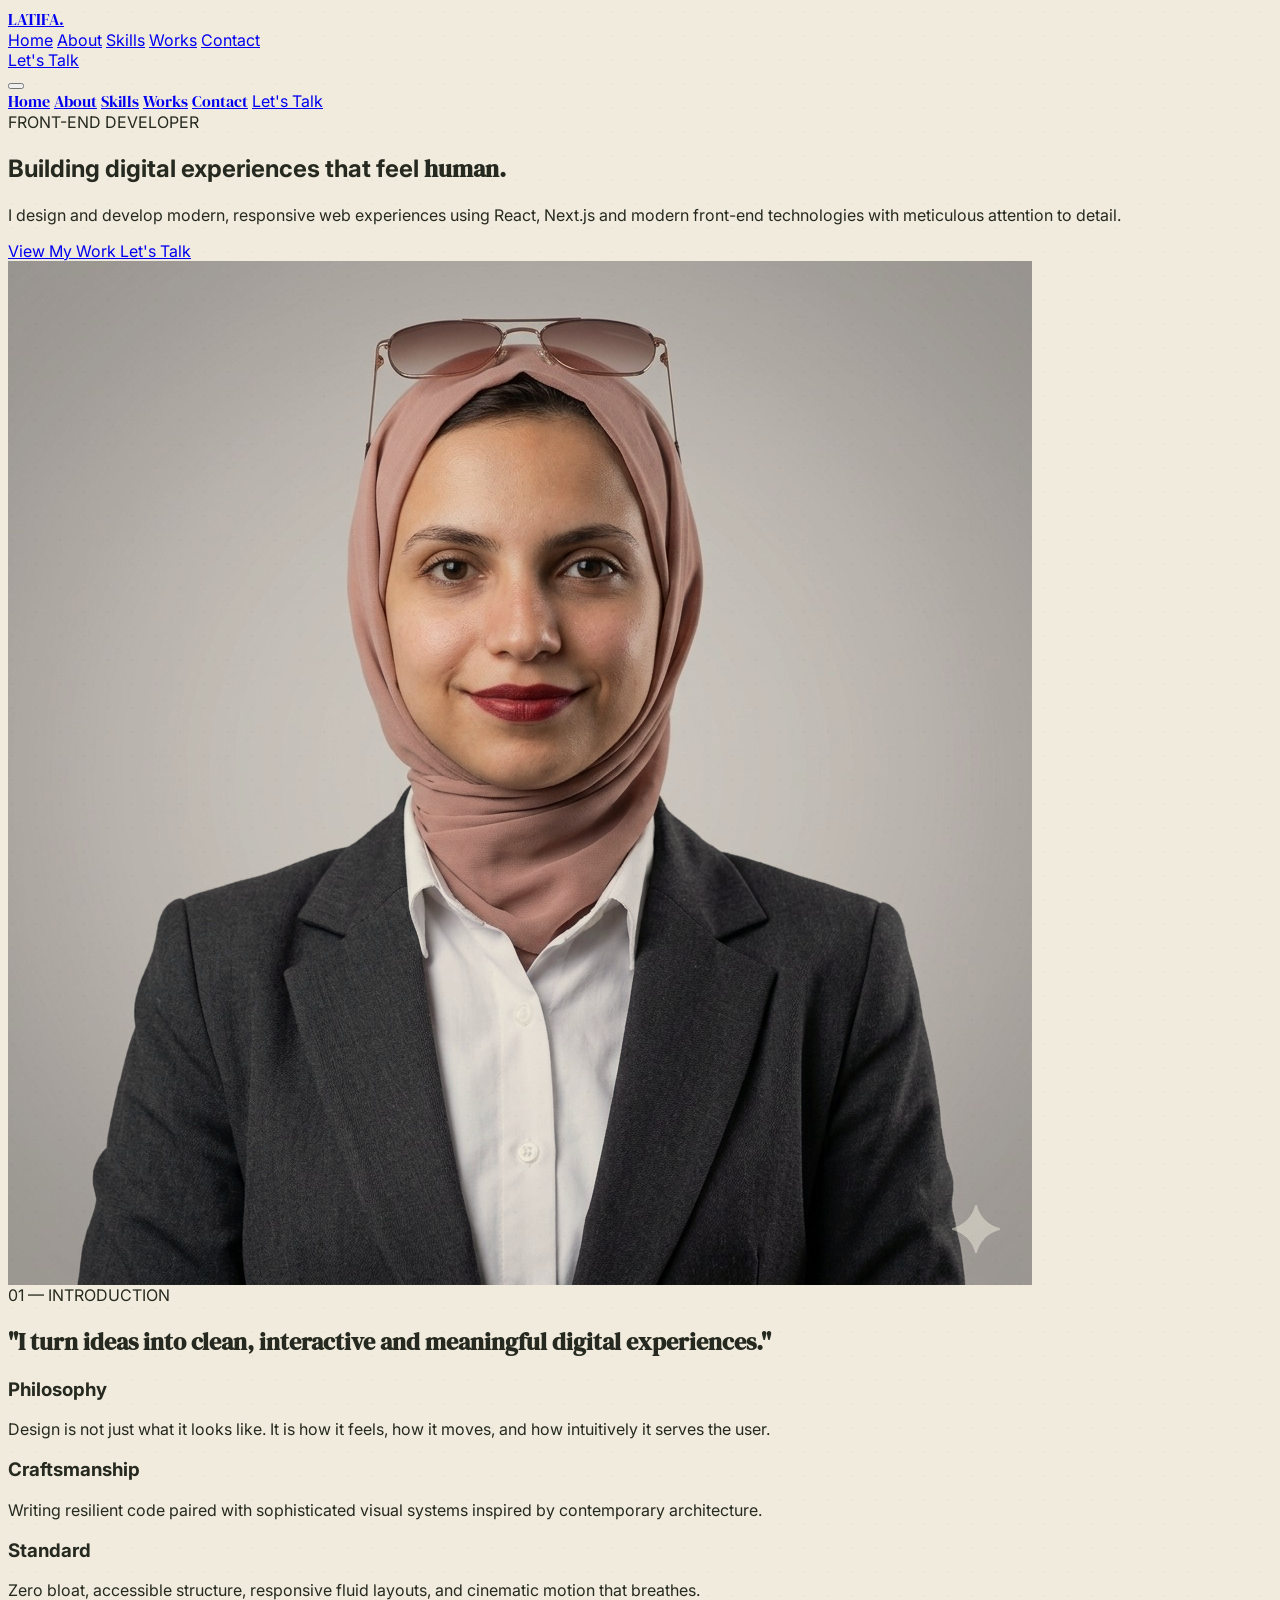
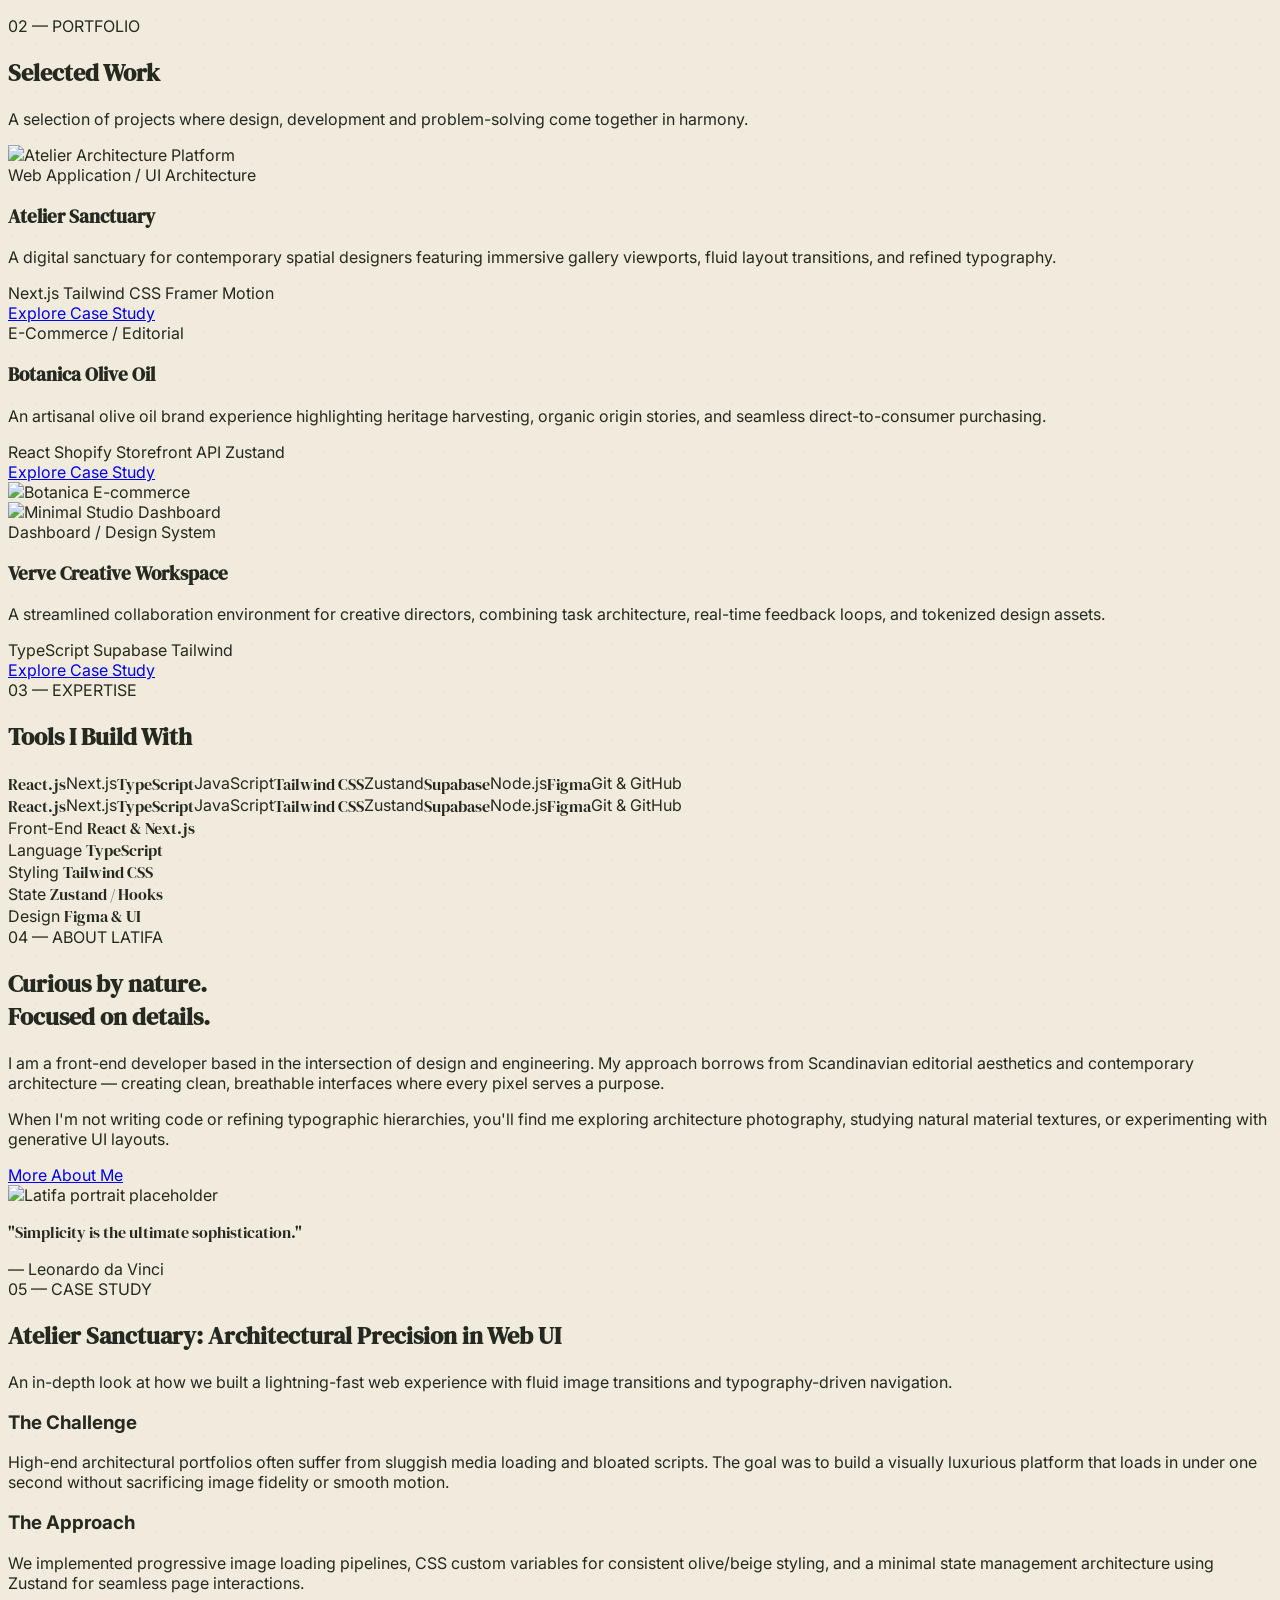
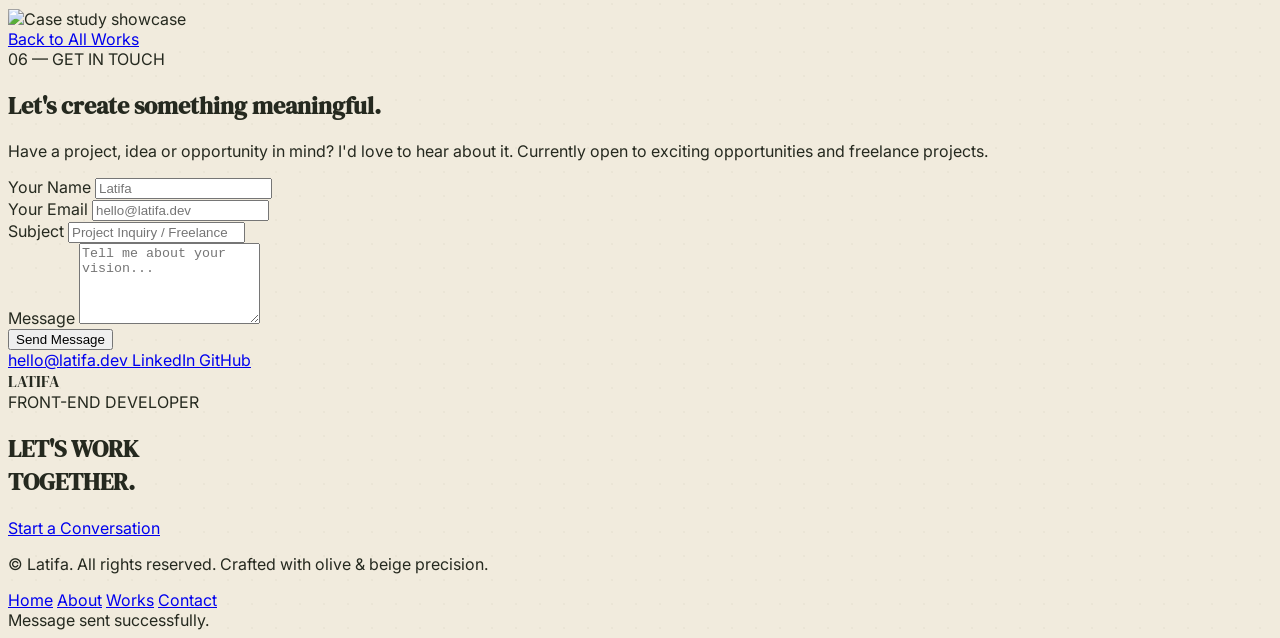
==== main.html @ 892abc58 "first commit" ====
<!DOCTYPE html>
<html lang="en" class="scroll-smooth">
<head>
  <meta charset="UTF-8">
  <meta name="viewport" content="width=device-width, initial-scale=1.0">
  <meta http-equiv="content-language" content="en">
  <title>Latifa. — Front-End Developer & Digital Designer</title>
  <meta name="description" content="Latifa is a front-end developer and digital designer building thoughtful, human-centric web experiences with React, Next.js, and modern creative technologies.">
  <meta name="keywords" content="front-end developer, digital designer, React, Next.js, portfolio, UI/UX, olive and beige aesthetic">
  <meta name="robots" content="index, follow, max-image-preview:large">
  <meta name="author" content="Latifa">
  <meta name="generator" content="MotionCraft AI">
  <meta name="application-name" content="Latifa Portfolio">
  
  <meta name="theme-color" content="#3F4932">
  <meta property="og:type" content="website">
  <meta property="og:title" content="Latifa. — Front-End Developer & Digital Designer">
  <meta property="og:description" content="Latifa is a front-end developer and digital designer building thoughtful, human-centric web experiences with React, Next.js, and modern creative technologies.">
  <meta property="og:site_name" content="Latifa.">
  <meta property="og:locale" content="en_US">

  <meta name="twitter:card" content="summary_large_image">
  <meta name="twitter:title" content="Latifa. — Front-End Developer & Digital Designer">
  <meta name="twitter:description" content="Latifa is a front-end developer and digital designer building thoughtful, human-centric web experiences with React, Next.js, and modern creative technologies.">

  <link rel="preconnect" href="https://fonts.googleapis.com">
  <link rel="preconnect" href="https://fonts.gstatic.com" crossorigin>
  <link href="https://fonts.googleapis.com/css2?family=DM+Serif+Display&family=Inter:wght@300;400;500;600&display=swap" rel="stylesheet">

  <script src="https://cdn.tailwindcss.com"></script>
  <script src="https://unpkg.com/lucide@0.525.0"></script>

  <style>
    :root {
      --color-primary: #3F4932;
      --color-dark-olive: #293021;
      --color-bg-warm: #F1EBDD;
      --color-bg-soft: #E5DDCA;
      --color-bg-light: #F7F3EA;
      --color-text-primary: #25291F;
      --color-text-secondary: #68705B;
      --color-accent: #B5A27A;
      --color-border: #D2C9B5;
    }

    body {
      font-family: 'Inter', sans-serif;
      background-color: var(--color-bg-warm);
      color: var(--color-text-primary);
      overflow-x: hidden;
      scrollbar-width: none;
      -ms-overflow-style: none;
    }
    body::-webkit-scrollbar {
      display: none;
    }

    .font-serif-editorial {
      font-family: 'DM Serif Display', serif;
    }

    /* Paper grain texture */
    .paper-texture {
      background-image: radial-gradient(rgba(63, 73, 50, 0.04) 1px, transparent 0);
      background-size: 24px 24px;
    }

    /* Custom cursor */
    .custom-cursor {
      pointer-events: none;
      position: fixed;
      top: 0;
      left: 0;
      z-index: 9999;
      border-radius: 50%;
      transition: transform 0.15s ease-out, width 0.2s ease, height 0.2s ease, background-color 0.2s ease;
      transform: translate(-50%, -50%);
    }

    @keyframes marquee {
      0% { transform: translateX(0%); }
      100% { transform: translateX(-50%); }
    }

    .animate-marquee {
      display: flex;
      width: 200%;
      animation: marquee 25s linear infinite;
    }
    .animate-marquee:hover {
      animation-play-state: paused;
    }
  
.hero-product-img { mix-blend-mode: multiply; display: block; }
</style>
</head>
<body class="paper-texture">

  <!-- Custom Cursor (Desktop Only) -->
  <div id="cursor" class="custom-cursor hidden lg:block w-3 h-3 bg-[#3F4932] mix-blend-difference"></div>
  <div id="cursor-follower" class="custom-cursor hidden lg:block w-10 h-10 border border-[#3F4932]/40"></div>

  <!-- Navbar -->
  <header class="fixed top-0 left-0 w-full z-50 transition-all duration-300" id="navbar">
    <div class="max-w-7xl mx-auto px-6 h-20 flex items-center justify-between">
      <a href="#home" class="font-serif-editorial text-2xl tracking-wider text-[#3F4932] font-bold">LATIFA.</a>
      
      <nav class="hidden md:flex items-center gap-8">
        <a href="#home" class="nav-link text-sm tracking-widest uppercase text-[#25291F] hover:text-[#B5A27A] transition-colors relative py-1">Home</a>
        <a href="#about" class="nav-link text-sm tracking-widest uppercase text-[#25291F] hover:text-[#B5A27A] transition-colors relative py-1">About</a>
        <a href="#skills" class="nav-link text-sm tracking-widest uppercase text-[#25291F] hover:text-[#B5A27A] transition-colors relative py-1">Skills</a>
        <a href="#works" class="nav-link text-sm tracking-widest uppercase text-[#25291F] hover:text-[#B5A27A] transition-colors relative py-1">Works</a>
        <a href="#contact" class="nav-link text-sm tracking-widest uppercase text-[#25291F] hover:text-[#B5A27A] transition-colors relative py-1">Contact</a>
      </nav>

      <div class="hidden md:block">
        <a href="mailto:hello@latifa.dev" class="interactive-el px-5 py-2.5 rounded-full border border-[#3F4932] text-[#3F4932] text-xs font-semibold uppercase tracking-widest hover:bg-[#3F4932] hover:text-[#F1EBDD] transition-all duration-300">
          Let's Talk
        </a>
      </div>

      <!-- Mobile Menu Button -->
      <button id="menuBtn" class="md:hidden text-[#3F4932] p-2 focus:outline-none" aria-label="Toggle menu">
        <i data-lucide="menu" class="w-6 h-6"></i>
      </button>
    </div>
  </header>

  <!-- Mobile Menu Overlay -->
  <div id="mobileMenu" class="fixed inset-0 bg-[#F1EBDD] z-40 flex flex-col justify-center items-center gap-6 text-center transform translate-x-full transition-transform duration-500 md:hidden">
    <a href="#home" class="mobile-link font-serif-editorial text-3xl text-[#3F4932]">Home</a>
    <a href="#about" class="mobile-link font-serif-editorial text-3xl text-[#3F4932]">About</a>
    <a href="#skills" class="mobile-link font-serif-editorial text-3xl text-[#3F4932]">Skills</a>
    <a href="#works" class="mobile-link font-serif-editorial text-3xl text-[#3F4932]">Works</a>
    <a href="#contact" class="mobile-link font-serif-editorial text-3xl text-[#3F4932]">Contact</a>
    <a href="mailto:hello@latifa.dev" class="mt-4 px-8 py-3 bg-[#3F4932] text-[#F1EBDD] text-sm uppercase tracking-widest rounded-full">Let's Talk</a>
  </div>

  <main id="home">
    
    <!-- SECTION 1: MOTION CANVAS HERO -->
    <section id="motionSection" class="relative bg-[#F1EBDD] pt-20 overflow-hidden">
      
      <!-- Loading Screen -->
      <div id="ls" class="absolute inset-0 z-30 bg-[#F1EBDD] flex flex-col items-center justify-center transition-opacity duration-500">
        <div class="font-serif-editorial text-3xl text-[#3F4932] mb-4">LATIFA.</div>
        <div class="w-48 h-[2px] bg-[#D2C9B5] relative overflow-hidden">
          <div id="lb" class="absolute left-0 top-0 h-full bg-[#3F4932] w-0 transition-all duration-150"></div>
        </div>
        <p id="lt" class="text-xs uppercase tracking-widest text-[#68705B] mt-3">Loading 0%</p>
      </div>

      <div class="sticky top-0 h-screen w-full flex items-center justify-center overflow-hidden">
        <!-- <canvas id="motionCanvas" class="absolute inset-0 w-full h-full object-cover opacity-90"></canvas> -->

        <div class="relative z-10 max-w-7xl mx-auto px-6 w-full">
          <div class="flex flex-col lg:flex-row items-center lg:items-center gap-8 w-full">
            <div class="lg:w-1/2 text-center lg:text-left">
              <div id="mLabel" class="opacity-0 transition-opacity duration-700 inline-block text-xs uppercase tracking-[0.25em] text-[#68705B] bg-[#E5DDCA]/80 backdrop-blur px-4 py-1.5 rounded-full mb-6 border border-[#D2C9B5]">
                FRONT-END DEVELOPER
              </div>

              <h1 id="mTitle" class="opacity-0 transition-opacity duration-700 text-4xl md:text-6xl lg:text-7xl font-light text-[#25291F] tracking-tight leading-[1.08] mb-6">
                Building digital experiences that feel <span class="font-serif-editorial italic text-[#3F4932]">human.</span>
              </h1>

              <p id="mSub" class="opacity-0 transition-opacity duration-700 max-w-xl mx-auto lg:mx-0 text-sm md:text-base text-[#68705B] font-light leading-relaxed mb-6">
                I design and develop modern, responsive web experiences using React, Next.js and modern front-end technologies with meticulous attention to detail.
              </p>

              <div id="mCta" class="opacity-0 transition-opacity duration-700 flex flex-col sm:flex-row items-center lg:items-start justify-center lg:justify-start gap-4">
                <a href="#works" class="interactive-el w-full sm:w-auto px-8 py-4 bg-[#3F4932] text-[#F1EBDD] text-xs font-semibold uppercase tracking-widest rounded-full hover:bg-[#293021] transition-all duration-300 flex items-center justify-center gap-3 group">
                  <span>View My Work</span>
                  <i data-lucide="arrow-right" class="w-4 h-4 group-hover:translate-x-1 transition-transform"></i>
                </a>
                <a href="#contact" class="interactive-el w-full sm:w-auto px-8 py-4 border border-[#3F4932] text-[#3F4932] text-xs font-semibold uppercase tracking-widest rounded-full hover:bg-[#3F4932] hover:text-[#F1EBDD] transition-all duration-300">
                  Let's Talk
                </a>
              </div>
            </div>

            <div class="lg:w-1/2 flex justify-center lg:justify-end">
              <img id="heroImage" src="assets/images/latifa.jpeg" alt="Latifa portrait" class="hero-product-img rounded-2xl border border-[#D2C9B5] w-72 md:w-96 lg:w-[520px] object-cover shadow-lg z-20" />
            </div>
          </div>
        </div>
      </div>
    </section>

    <!-- SECTION 2: INTRO STATEMENT -->
    <section class="py-32 bg-[#E5DDCA] text-[#25291F] relative overflow-hidden">
      <div class="max-w-5xl mx-auto px-6">
        <span class="text-xs font-semibold uppercase tracking-[0.2em] text-[#68705B] block mb-6">01 — INTRODUCTION</span>
        <h2 class="font-serif-editorial text-4xl md:text-6xl lg:text-7xl leading-[1.15] text-[#25291F] font-normal">
          "I turn ideas into clean, interactive and meaningful digital experiences."
        </h2>
        <div class="mt-12 grid grid-cols-1 md:grid-cols-3 gap-8 pt-12 border-t border-[#D2C9B5]">
          <div>
            <h3 class="text-xs uppercase tracking-widest text-[#68705B] mb-2 font-semibold">Philosophy</h3>
            <p class="text-sm text-[#25291F] leading-relaxed">Design is not just what it looks like. It is how it feels, how it moves, and how intuitively it serves the user.</p>
          </div>
          <div>
            <h3 class="text-xs uppercase tracking-widest text-[#68705B] mb-2 font-semibold">Craftsmanship</h3>
            <p class="text-sm text-[#25291F] leading-relaxed">Writing resilient code paired with sophisticated visual systems inspired by contemporary architecture.</p>
          </div>
          <div>
            <h3 class="text-xs uppercase tracking-widest text-[#68705B] mb-2 font-semibold">Standard</h3>
            <p class="text-sm text-[#25291F] leading-relaxed">Zero bloat, accessible structure, responsive fluid layouts, and cinematic motion that breathes.</p>
          </div>
        </div>
      </div>
    </section>

    <!-- SECTION 3: FEATURED WORK -->
    <section id="works" class="py-32 bg-[#F1EBDD] text-[#25291F]">
      <div class="max-w-7xl mx-auto px-6">
        <div class="flex flex-col md:flex-row md:items-end justify-between mb-20">
          <div>
            <span class="text-xs font-semibold uppercase tracking-[0.2em] text-[#68705B] block mb-3">02 — PORTFOLIO</span>
            <h2 class="font-serif-editorial text-4xl md:text-6xl text-[#3F4932]">Selected Work</h2>
          </div>
          <p class="text-[#68705B] max-w-md mt-4 md:mt-0 text-sm md:text-base leading-relaxed">
            A selection of projects where design, development and problem-solving come together in harmony.
          </p>
        </div>

        <!-- Asymmetric Project Layout -->
        <div class="space-y-24">
          
          <!-- Project 01 -->
          <article class="group grid grid-cols-1 lg:grid-cols-12 gap-8 items-center">
            <div class="lg:col-span-7 overflow-hidden rounded-2xl border border-[#D2C9B5] relative aspect-[16/10] bg-[#E5DDCA]">
              <img src="https://picsum.photos/seed/10/1200/800" alt="Atelier Architecture Platform" class="w-full h-full object-cover group-hover:scale-105 transition-transform duration-700 filter saturate-[0.85] group-hover:saturate-100" loading="lazy">
              <div class="absolute inset-0 bg-[#3F4932]/10 opacity-0 group-hover:opacity-100 transition-opacity duration-500"></div>
            </div>
            <div class="lg:col-span-5 lg:pl-6">
              <span class="text-xs uppercase tracking-widest text-[#68705B] block mb-2">Web Application / UI Architecture</span>
              <h3 class="font-serif-editorial text-3xl md:text-4xl text-[#3F4932] mb-4">Atelier Sanctuary</h3>
              <p class="text-[#68705B] text-sm md:text-base leading-relaxed mb-6">
                A digital sanctuary for contemporary spatial designers featuring immersive gallery viewports, fluid layout transitions, and refined typography.
              </p>
              <div class="flex flex-wrap gap-2 mb-8">
                <span class="text-xs px-3 py-1 rounded-full border border-[#D2C9B5] text-[#25291F]">Next.js</span>
                <span class="text-xs px-3 py-1 rounded-full border border-[#D2C9B5] text-[#25291F]">Tailwind CSS</span>
                <span class="text-xs px-3 py-1 rounded-full border border-[#D2C9B5] text-[#25291F]">Framer Motion</span>
              </div>
              <a href="#project-detail" class="interactive-el inline-flex items-center gap-3 text-xs uppercase tracking-widest font-semibold text-[#3F4932] group-hover:text-[#B5A27A] transition-colors">
                <span>Explore Case Study</span>
                <i data-lucide="arrow-right" class="w-4 h-4 transform group-hover:translate-x-1 transition-transform"></i>
              </a>
            </div>
          </article>

          <!-- Project 02 (Reversed) -->
          <article class="group grid grid-cols-1 lg:grid-cols-12 gap-8 items-center">
            <div class="lg:col-span-5 lg:pr-6 order-2 lg:order-1">
              <span class="text-xs uppercase tracking-widest text-[#68705B] block mb-2">E-Commerce / Editorial</span>
              <h3 class="font-serif-editorial text-3xl md:text-4xl text-[#3F4932] mb-4">Botanica Olive Oil</h3>
              <p class="text-[#68705B] text-sm md:text-base leading-relaxed mb-6">
                An artisanal olive oil brand experience highlighting heritage harvesting, organic origin stories, and seamless direct-to-consumer purchasing.
              </p>
              <div class="flex flex-wrap gap-2 mb-8">
                <span class="text-xs px-3 py-1 rounded-full border border-[#D2C9B5] text-[#25291F]">React</span>
                <span class="text-xs px-3 py-1 rounded-full border border-[#D2C9B5] text-[#25291F]">Shopify Storefront API</span>
                <span class="text-xs px-3 py-1 rounded-full border border-[#D2C9B5] text-[#25291F]">Zustand</span>
              </div>
              <a href="#project-detail" class="interactive-el inline-flex items-center gap-3 text-xs uppercase tracking-widest font-semibold text-[#3F4932] group-hover:text-[#B5A27A] transition-colors">
                <span>Explore Case Study</span>
                <i data-lucide="arrow-right" class="w-4 h-4 transform group-hover:translate-x-1 transition-transform"></i>
              </a>
            </div>
            <div class="lg:col-span-7 overflow-hidden rounded-2xl border border-[#D2C9B5] relative aspect-[16/10] bg-[#E5DDCA] order-1 lg:order-2">
              <img src="https://picsum.photos/seed/11/1200/800" alt="Botanica E-commerce" class="w-full h-full object-cover group-hover:scale-105 transition-transform duration-700 filter saturate-[0.85] group-hover:saturate-100" loading="lazy">
              <div class="absolute inset-0 bg-[#3F4932]/10 opacity-0 group-hover:opacity-100 transition-opacity duration-500"></div>
            </div>
          </article>

          <!-- Project 03 (Full-Width Immersive) -->
          <article class="group relative rounded-2xl overflow-hidden border border-[#D2C9B5] bg-[#E5DDCA] aspect-[21/9]">
            <img src="https://picsum.photos/seed/12/1600/700" alt="Minimal Studio Dashboard" class="w-full h-full object-cover group-hover:scale-105 transition-transform duration-700 filter saturate-[0.85] group-hover:saturate-100" loading="lazy">
            <div class="absolute inset-0 bg-gradient-to-t from-[#293021]/90 via-[#293021]/30 to-transparent flex flex-col justify-end p-8 md:p-12">
              <span class="text-xs uppercase tracking-widest text-[#B5A27A] block mb-2">Dashboard / Design System</span>
              <h3 class="font-serif-editorial text-3xl md:text-5xl text-[#F1EBDD] mb-4">Verve Creative Workspace</h3>
              <p class="text-[#E5DDCA] text-sm md:text-base max-w-2xl leading-relaxed mb-6">
                A streamlined collaboration environment for creative directors, combining task architecture, real-time feedback loops, and tokenized design assets.
              </p>
              <div class="flex items-center justify-between flex-wrap gap-4">
                <div class="flex flex-wrap gap-2">
                  <span class="text-xs px-3 py-1 rounded-full border border-[#B5A27A]/30 text-[#F1EBDD]">TypeScript</span>
                  <span class="text-xs px-3 py-1 rounded-full border border-[#B5A27A]/30 text-[#F1EBDD]">Supabase</span>
                  <span class="text-xs px-3 py-1 rounded-full border border-[#B5A27A]/30 text-[#F1EBDD]">Tailwind</span>
                </div>
                <a href="#project-detail" class="interactive-el inline-flex items-center gap-3 text-xs uppercase tracking-widest font-semibold text-[#F1EBDD] hover:text-[#B5A27A] transition-colors">
                  <span>Explore Case Study</span>
                  <i data-lucide="arrow-right" class="w-4 h-4 transform group-hover:translate-x-1 transition-transform"></i>
                </a>
              </div>
            </div>
          </article>

        </div>
      </div>
    </section>

    <!-- SECTION 4: SKILLS MARQUEE -->
    <section id="skills" class="py-28 bg-[#3F4932] text-[#F1EBDD] overflow-hidden">
      <div class="max-w-7xl mx-auto px-6 mb-16 text-center">
        <span class="text-xs font-semibold uppercase tracking-[0.2em] text-[#B5A27A] block mb-3">03 — EXPERTISE</span>
        <h2 class="font-serif-editorial text-4xl md:text-5xl text-[#F1EBDD]">Tools I Build With</h2>
      </div>

      <!-- Scrolling Marquee -->
      <div class="relative w-full overflow-hidden flex whitespace-nowrap py-4 border-y border-[#B5A27A]/20">
        <div class="animate-marquee flex gap-8 items-center">
          <span class="text-2xl md:text-4xl font-serif-editorial italic text-[#B5A27A] px-6">React.js</span>
          <span class="text-2xl md:text-4xl font-light tracking-wider px-6">Next.js</span>
          <span class="text-2xl md:text-4xl font-serif-editorial italic text-[#B5A27A] px-6">TypeScript</span>
          <span class="text-2xl md:text-4xl font-light tracking-wider px-6">JavaScript</span>
          <span class="text-2xl md:text-4xl font-serif-editorial italic text-[#B5A27A] px-6">Tailwind CSS</span>
          <span class="text-2xl md:text-4xl font-light tracking-wider px-6">Zustand</span>
          <span class="text-2xl md:text-4xl font-serif-editorial italic text-[#B5A27A] px-6">Supabase</span>
          <span class="text-2xl md:text-4xl font-light tracking-wider px-6">Node.js</span>
          <span class="text-2xl md:text-4xl font-serif-editorial italic text-[#B5A27A] px-6">Figma</span>
          <span class="text-2xl md:text-4xl font-light tracking-wider px-6">Git & GitHub</span>
        </div>
        <div class="animate-marquee flex gap-8 items-center" aria-hidden="true">
          <span class="text-2xl md:text-4xl font-serif-editorial italic text-[#B5A27A] px-6">React.js</span>
          <span class="text-2xl md:text-4xl font-light tracking-wider px-6">Next.js</span>
          <span class="text-2xl md:text-4xl font-serif-editorial italic text-[#B5A27A] px-6">TypeScript</span>
          <span class="text-2xl md:text-4xl font-light tracking-wider px-6">JavaScript</span>
          <span class="text-2xl md:text-4xl font-serif-editorial italic text-[#B5A27A] px-6">Tailwind CSS</span>
          <span class="text-2xl md:text-4xl font-light tracking-wider px-6">Zustand</span>
          <span class="text-2xl md:text-4xl font-serif-editorial italic text-[#B5A27A] px-6">Supabase</span>
          <span class="text-2xl md:text-4xl font-light tracking-wider px-6">Node.js</span>
          <span class="text-2xl md:text-4xl font-serif-editorial italic text-[#B5A27A] px-6">Figma</span>
          <span class="text-2xl md:text-4xl font-light tracking-wider px-6">Git & GitHub</span>
        </div>
      </div>

      <!-- Static Tag Grid -->
      <div class="max-w-5xl mx-auto px-6 mt-16 grid grid-cols-2 sm:grid-cols-3 md:grid-cols-5 gap-4">
        <div class="border border-[#B5A27A]/30 rounded-xl p-4 text-center hover:bg-[#F1EBDD] hover:text-[#3F4932] transition-all duration-300">
          <span class="text-xs uppercase tracking-widest block font-medium">Front-End</span>
          <span class="text-sm font-serif-editorial mt-1 block">React & Next.js</span>
        </div>
        <div class="border border-[#B5A27A]/30 rounded-xl p-4 text-center hover:bg-[#F1EBDD] hover:text-[#3F4932] transition-all duration-300">
          <span class="text-xs uppercase tracking-widest block font-medium">Language</span>
          <span class="text-sm font-serif-editorial mt-1 block">TypeScript</span>
        </div>
        <div class="border border-[#B5A27A]/30 rounded-xl p-4 text-center hover:bg-[#F1EBDD] hover:text-[#3F4932] transition-all duration-300">
          <span class="text-xs uppercase tracking-widest block font-medium">Styling</span>
          <span class="text-sm font-serif-editorial mt-1 block">Tailwind CSS</span>
        </div>
        <div class="border border-[#B5A27A]/30 rounded-xl p-4 text-center hover:bg-[#F1EBDD] hover:text-[#3F4932] transition-all duration-300">
          <span class="text-xs uppercase tracking-widest block font-medium">State</span>
          <span class="text-sm font-serif-editorial mt-1 block">Zustand / Hooks</span>
        </div>
        <div class="border border-[#B5A27A]/30 rounded-xl p-4 text-center hover:bg-[#F1EBDD] hover:text-[#3F4932] transition-all duration-300">
          <span class="text-xs uppercase tracking-widest block font-medium">Design</span>
          <span class="text-sm font-serif-editorial mt-1 block">Figma & UI</span>
        </div>
      </div>
    </section>

    <!-- SECTION 5: ABOUT PREVIEW -->
    <section id="about" class="py-32 bg-[#F1EBDD] text-[#25291F]">
      <div class="max-w-7xl mx-auto px-6">
        <div class="grid grid-cols-1 lg:grid-cols-12 gap-12 items-center">
          <div class="lg:col-span-6">
            <span class="text-xs font-semibold uppercase tracking-[0.2em] text-[#68705B] block mb-3">04 — ABOUT LATIFA</span>
            <h2 class="font-serif-editorial text-4xl md:text-6xl text-[#3F4932] leading-[1.15] mb-8">
              Curious by nature.<br>Focused on details.
            </h2>
            <div class="w-20 h-[1px] bg-[#D2C9B5] mb-8"></div>
            <p class="text-[#68705B] text-base leading-relaxed mb-6">
              I am a front-end developer based in the intersection of design and engineering. My approach borrows from Scandinavian editorial aesthetics and contemporary architecture — creating clean, breathable interfaces where every pixel serves a purpose.
            </p>
            <p class="text-[#68705B] text-base leading-relaxed mb-10">
              When I'm not writing code or refining typographic hierarchies, you'll find me exploring architecture photography, studying natural material textures, or experimenting with generative UI layouts.
            </p>
            <a href="#about-detail" class="interactive-el inline-flex items-center gap-3 text-xs uppercase tracking-widest font-semibold text-[#3F4932] hover:text-[#B5A27A] group">
              <span>More About Me</span>
              <i data-lucide="arrow-right" class="w-4 h-4 transform group-hover:translate-x-1 transition-transform"></i>
            </a>
          </div>

          <div class="lg:col-span-6 relative">
            <div class="relative mx-auto max-w-md lg:max-w-none">
              <div class="aspect-[4/5] rounded-2xl overflow-hidden border border-[#D2C9B5] shadow-sm bg-[#E5DDCA]">
                <img src="https://picsum.photos/seed/13/800/1000" alt="Latifa portrait placeholder" class="w-full h-full object-cover filter saturate-[0.85]" loading="lazy">
              </div>
              <div class="absolute -bottom-6 -left-6 bg-[#3F4932] text-[#F1EBDD] p-6 rounded-2xl max-w-xs shadow-lg hidden sm:block">
                <p class="font-serif-editorial italic text-lg mb-1">"Simplicity is the ultimate sophistication."</p>
                <span class="text-[10px] uppercase tracking-widest text-[#B5A27A]">— Leonardo da Vinci</span>
              </div>
            </div>
          </div>
        </div>
      </div>
    </section>

    <!-- SECTION 6: PROJECT CASE STUDY HIGHLIGHT -->
    <section id="project-detail" class="py-32 bg-[#E5DDCA] text-[#25291F]">
      <div class="max-w-5xl mx-auto px-6">
        <span class="text-xs font-semibold uppercase tracking-[0.2em] text-[#68705B] block mb-3">05 — CASE STUDY</span>
        <h2 class="font-serif-editorial text-4xl md:text-6xl text-[#3F4932] mb-6">Atelier Sanctuary: Architectural Precision in Web UI</h2>
        <p class="text-lg text-[#68705B] leading-relaxed mb-12">
          An in-depth look at how we built a lightning-fast web experience with fluid image transitions and typography-driven navigation.
        </p>

        <div class="grid grid-cols-1 md:grid-cols-2 gap-8 mb-16">
          <div class="bg-[#F1EBDD] p-8 rounded-2xl border border-[#D2C9B5]">
            <h3 class="text-xs uppercase tracking-widest font-semibold text-[#3F4932] mb-3">The Challenge</h3>
            <p class="text-sm text-[#68705B] leading-relaxed">
              High-end architectural portfolios often suffer from sluggish media loading and bloated scripts. The goal was to build a visually luxurious platform that loads in under one second without sacrificing image fidelity or smooth motion.
            </p>
          </div>
          <div class="bg-[#F1EBDD] p-8 rounded-2xl border border-[#D2C9B5]">
            <h3 class="text-xs uppercase tracking-widest font-semibold text-[#3F4932] mb-3">The Approach</h3>
            <p class="text-sm text-[#68705B] leading-relaxed">
              We implemented progressive image loading pipelines, CSS custom variables for consistent olive/beige styling, and a minimal state management architecture using Zustand for seamless page interactions.
            </p>
          </div>
        </div>

        <div class="rounded-2xl overflow-hidden border border-[#D2C9B5] aspect-[16/9] mb-12 bg-[#F1EBDD]">
          <img src="https://picsum.photos/seed/14/1400/800" alt="Case study showcase" class="w-full h-full object-cover" loading="lazy">
        </div>

        <div class="text-center">
          <a href="#works" class="interactive-el inline-flex items-center gap-2 text-xs uppercase tracking-widest font-semibold text-[#3F4932] hover:text-[#B5A27A]">
            <i data-lucide="arrow-left" class="w-4 h-4"></i>
            <span>Back to All Works</span>
          </a>
        </div>
      </div>
    </section>

    <!-- SECTION 7: CONTACT -->
    <section id="contact" class="py-32 bg-[#3F4932] text-[#F1EBDD] relative">
      <div class="max-w-4xl mx-auto px-6">
        <div class="text-center mb-16">
          <span class="text-xs font-semibold uppercase tracking-[0.2em] text-[#B5A27A] block mb-3">06 — GET IN TOUCH</span>
          <h2 class="font-serif-editorial text-4xl md:text-6xl text-[#F1EBDD] mb-4">Let's create something meaningful.</h2>
          <p class="text-[#E5DDCA]/80 text-sm md:text-base max-w-lg mx-auto leading-relaxed">
            Have a project, idea or opportunity in mind? I'd love to hear about it. Currently open to exciting opportunities and freelance projects.
          </p>
        </div>

        <form id="contactForm" class="space-y-6 max-w-2xl mx-auto bg-[#293021] p-8 md:p-12 rounded-2xl border border-[#B5A27A]/30">
          <div class="grid grid-cols-1 md:grid-cols-2 gap-6">
            <div>
              <label for="name" class="block text-xs uppercase tracking-widest text-[#B5A27A] mb-2">Your Name</label>
              <input type="text" id="name" required class="w-full bg-[#3F4932]/50 border border-[#B5A27A]/30 rounded-lg px-4 py-3 text-[#F1EBDD] focus:outline-none focus:border-[#B5A27A] transition-colors text-sm" placeholder="Latifa">
            </div>
            <div>
              <label for="email" class="block text-xs uppercase tracking-widest text-[#B5A27A] mb-2">Your Email</label>
              <input type="email" id="email" required class="w-full bg-[#3F4932]/50 border border-[#B5A27A]/30 rounded-lg px-4 py-3 text-[#F1EBDD] focus:outline-none focus:border-[#B5A27A] transition-colors text-sm" placeholder="hello@latifa.dev">
            </div>
          </div>
          <div>
            <label for="subject" class="block text-xs uppercase tracking-widest text-[#B5A27A] mb-2">Subject</label>
            <input type="text" id="subject" required class="w-full bg-[#3F4932]/50 border border-[#B5A27A]/30 rounded-lg px-4 py-3 text-[#F1EBDD] focus:outline-none focus:border-[#B5A27A] transition-colors text-sm" placeholder="Project Inquiry / Freelance">
          </div>
          <div>
            <label for="message" class="block text-xs uppercase tracking-widest text-[#B5A27A] mb-2">Message</label>
            <textarea id="message" rows="5" required class="w-full bg-[#3F4932]/50 border border-[#B5A27A]/30 rounded-lg px-4 py-3 text-[#F1EBDD] focus:outline-none focus:border-[#B5A27A] transition-colors text-sm resize-none" placeholder="Tell me about your vision..."></textarea>
          </div>
          <button type="submit" class="interactive-el w-full py-4 bg-[#F1EBDD] text-[#25291F] text-xs font-semibold uppercase tracking-widest rounded-lg hover:bg-[#B5A27A] hover:text-[#25291F] transition-all duration-300">
            Send Message
          </button>
        </form>

        <!-- Contact Links / Details -->
        <div class="mt-16 flex flex-wrap justify-center items-center gap-8 text-sm text-[#E5DDCA]">
          <a href="mailto:hello@latifa.dev" class="interactive-el hover:text-[#B5A27A] transition-colors flex items-center gap-2">
            <i data-lucide="mail" class="w-4 h-4 text-[#B5A27A]"></i>
            <span>hello@latifa.dev</span>
          </a>
          <a href="https://linkedin.com" target="_blank" rel="noopener noreferrer" class="interactive-el hover:text-[#B5A27A] transition-colors flex items-center gap-2">
            <i data-lucide="linkedin" class="w-4 h-4 text-[#B5A27A]"></i>
            <span>LinkedIn</span>
          </a>
          <a href="https://github.com" target="_blank" rel="noopener noreferrer" class="interactive-el hover:text-[#B5A27A] transition-colors flex items-center gap-2">
            <i data-lucide="github" class="w-4 h-4 text-[#B5A27A]"></i>
            <span>GitHub</span>
          </a>
        </div>
      </div>
    </section>

  </main>

  <!-- Footer -->
  <footer class="bg-[#293021] text-[#F1EBDD] py-20 relative overflow-hidden border-t border-[#3F4932]">
    <!-- Oversized watermark background -->
    <div class="absolute inset-0 flex items-center justify-center pointer-events-none select-none opacity-[0.03]">
      <span class="font-serif-editorial text-[22vw] tracking-wider text-[#F1EBDD]">LATIFA</span>
    </div>

    <div class="max-w-7xl mx-auto px-6 relative z-10">
      <div class="flex flex-col md:flex-row justify-between items-start md:items-end mb-16">
        <div>
          <span class="text-xs font-semibold uppercase tracking-[0.2em] text-[#B5A27A] block mb-3">FRONT-END DEVELOPER</span>
          <h2 class="font-serif-editorial text-4xl md:text-7xl text-[#F1EBDD]">LET'S WORK<br>TOGETHER.</h2>
        </div>
        <div class="mt-8 md:mt-0">
          <a href="mailto:hello@latifa.dev" class="interactive-el px-8 py-4 bg-[#3F4932] text-[#F1EBDD] text-xs font-semibold uppercase tracking-widest rounded-full hover:bg-[#B5A27A] hover:text-[#25291F] transition-all duration-300 inline-block">
            Start a Conversation
          </a>
        </div>
      </div>

      <div class="pt-8 border-t border-[#3F4932] flex flex-col md:flex-row items-center justify-between text-xs text-[#E5DDCA]/60 gap-4">
        <p>© <span id="currentYear"></span> Latifa. All rights reserved. Crafted with olive & beige precision.</p>
        <div class="flex gap-6 uppercase tracking-widest">
          <a href="#home" class="hover:text-[#B5A27A] transition-colors">Home</a>
          <a href="#about" class="hover:text-[#B5A27A] transition-colors">About</a>
          <a href="#works" class="hover:text-[#B5A27A] transition-colors">Works</a>
          <a href="#contact" class="hover:text-[#B5A27A] transition-colors">Contact</a>
        </div>
      </div>
    </div>
  </footer>

  <!-- Custom Toast Notification -->
  <div id="toast" class="fixed bottom-6 right-6 z-50 bg-[#293021] text-[#F1EBDD] px-6 py-4 rounded-xl border border-[#B5A27A]/40 shadow-xl transform translate-y-16 opacity-0 transition-all duration-300 flex items-center gap-3">
    <i data-lucide="check-circle" class="w-5 h-5 text-[#B5A27A]"></i>
    <span id="toastText" class="text-xs uppercase tracking-widest">Message sent successfully.</span>
  </div>

  <!-- Lucide Icons Initialization -->
  <script>
    document.addEventListener("DOMContentLoaded", function() {
      lucide.createIcons();
      document.getElementById('currentYear').textContent = new Date().getFullYear();
    });
  </script>

  <!-- Custom Interaction Scripts -->
  <script>
    // Custom Cursor
    const cursor = document.getElementById('cursor');
    const follower = document.getElementById('cursor-follower');
    let mouseX = 0, mouseY = 0;
    let cursorX = 0, cursorY = 0;
    let followerX = 0, followerY = 0;

    window.addEventListener('mousemove', (e) => {
      mouseX = e.clientX;
      mouseY = e.clientY;
    });

    function renderCursor() {
      cursorX += (mouseX - cursorX) * 0.2;
      cursorY += (mouseY - cursorY) * 0.2;
      followerX += (mouseX - followerX) * 0.1;
      followerY += (mouseY - followerY) * 0.1;

      if (cursor && follower) {
        cursor.style.transform = `translate(${cursorX}px, ${cursorY}px) translate(-50%, -50%)`;
        follower.style.transform = `translate(${followerX}px, ${followerY}px) translate(-50%, -50%)`;
      }
      requestAnimationFrame(renderCursor);
    }
    requestAnimationFrame(renderCursor);

    // Interactive Hover expansion
    document.querySelectorAll('.interactive-el, a, button').forEach(el => {
      el.addEventListener('mouseenter', () => {
        if (follower) {
          follower.style.width = '60px';
          follower.style.height = '60px';
          follower.style.borderColor = '#B5A27A';
        }
      });
      el.addEventListener('mouseleave', () => {
        if (follower) {
          follower.style.width = '40px';
          follower.style.height = '40px';
          follower.style.borderColor = 'rgba(63, 73, 50, 0.4)';
        }
      });
    });

    // Mobile Menu Toggle
    const menuBtn = document.getElementById('menuBtn');
    const mobileMenu = document.getElementById('mobileMenu');
    const mobileLinks = document.querySelectorAll('.mobile-link');

    function toggleMenu() {
      const isOpen = mobileMenu.classList.contains('translate-x-full');
      if (isOpen) {
        mobileMenu.classList.remove('translate-x-full');
        mobileMenu.classList.add('translate-x-0');
      } else {
        mobileMenu.classList.add('translate-x-full');
        mobileMenu.classList.remove('translate-x-0');
      }
    }

    if (menuBtn) menuBtn.addEventListener('click', toggleMenu);
    mobileLinks.forEach(link => {
      link.addEventListener('click', toggleMenu);
    });

    // Navbar Scroll Effect
    const navbar = document.getElementById('navbar');
    window.addEventListener('scroll', () => {
      if (window.scrollY > 40) {
        navbar.classList.add('bg-[#F1EBDD]/90', 'backdrop-blur-md', 'shadow-sm', 'border-b', 'border-[#D2C9B5]/60');
      } else {
        navbar.classList.remove('bg-[#F1EBDD]/90', 'backdrop-blur-md', 'shadow-sm', 'border-b', 'border-[#D2C9B5]/60');
      }
    });

    // Custom Toast Form Handler
    const contactForm = document.getElementById('contactForm');
    const toast = document.getElementById('toast');
    const toastText = document.getElementById('toastText');

    function showToast(msg) {
      if (toastText) toastText.textContent = msg;
      toast.classList.remove('translate-y-16', 'opacity-0');
      setTimeout(() => {
        toast.classList.add('translate-y-16', 'opacity-0');
      }, 3500);
    }

    if (contactForm) {
      contactForm.addEventListener('submit', (e) => {
        e.preventDefault();
        showToast('Message sent successfully. Thank you!');
        contactForm.reset();
      });
    }
  </script>

  <!-- Motion Canvas Engine -->
  <script>
  (function() {
    const FRAMES = ["../frames/frame_0000.webp", "../frames/frame_0001.webp", "../frames/frame_0002.webp", "../frames/frame_0003.webp", "../frames/frame_0004.webp", "../frames/frame_0005.webp", "../frames/frame_0006.webp", "../frames/frame_0007.webp", "../frames/frame_0008.webp", "../frames/frame_0009.webp", "../frames/frame_0010.webp", "../frames/frame_0011.webp", "../frames/frame_0012.webp", "../frames/frame_0013.webp", "../frames/frame_0014.webp", "../frames/frame_0015.webp", "../frames/frame_0016.webp", "../frames/frame_0017.webp", "../frames/frame_0018.webp", "../frames/frame_0019.webp", "../frames/frame_0020.webp", "../frames/frame_0021.webp", "../frames/frame_0022.webp", "../frames/frame_0023.webp", "../frames/frame_0024.webp", "../frames/frame_0025.webp", "../frames/frame_0026.webp", "../frames/frame_0027.webp", "../frames/frame_0028.webp", "../frames/frame_0029.webp", "../frames/frame_0030.webp", "../frames/frame_0031.webp", "../frames/frame_0032.webp", "../frames/frame_0033.webp", "../frames/frame_0034.webp", "../frames/frame_0035.webp", "../frames/frame_0036.webp", "../frames/frame_0037.webp", "../frames/frame_0038.webp", "../frames/frame_0039.webp", "../frames/frame_0040.webp", "../frames/frame_0041.webp", "../frames/frame_0042.webp", "../frames/frame_0043.webp", "../frames/frame_0044.webp", "../frames/frame_0045.webp", "../frames/frame_0046.webp", "../frames/frame_0047.webp", "../frames/frame_0048.webp", "../frames/frame_0049.webp", "../frames/frame_0050.webp", "../frames/frame_0051.webp", "../frames/frame_0052.webp", "../frames/frame_0053.webp", "../frames/frame_0054.webp", "../frames/frame_0055.webp", "../frames/frame_0056.webp", "../frames/frame_0057.webp", "../frames/frame_0058.webp", "../frames/frame_0059.webp", "../frames/frame_0060.webp", "../frames/frame_0061.webp", "../frames/frame_0062.webp", "../frames/frame_0063.webp", "../frames/frame_0064.webp", "../frames/frame_0065.webp", "../frames/frame_0066.webp", "../frames/frame_0067.webp", "../frames/frame_0068.webp", "../frames/frame_0069.webp", "../frames/frame_0070.webp", "../frames/frame_0071.webp", "../frames/frame_0072.webp", "../frames/frame_0073.webp", "../frames/frame_0074.webp", "../frames/frame_0075.webp", "../frames/frame_0076.webp", "../frames/frame_0077.webp", "../frames/frame_0078.webp", "../frames/frame_0079.webp", "../frames/frame_0080.webp", "../frames/frame_0081.webp", "../frames/frame_0082.webp", "../frames/frame_0083.webp", "../frames/frame_0084.webp", "../frames/frame_0085.webp", "../frames/frame_0086.webp", "../frames/frame_0087.webp", "../frames/frame_0088.webp", "../frames/frame_0089.webp"];
    const TOTAL = FRAMES.length;
    const MIN_SHOW = 25;
    let images = [], cur = -1, ready = false, loaded = 0, currentP = 0, targetP = 0;
    const canvas = document.getElementById('motionCanvas');
    const ctx = canvas ? canvas.getContext('2d') : null;
    const section = document.getElementById('motionSection');
    // if (section) section.style.height = (TOTAL * 4) + 'vh';

    // Hero image (initial/fallback) — place your file at assets/images/latifa.jpeg
    const heroImg = new Image();
    heroImg.src = 'assets/images/latifa.jpeg';
    function drawHero() {
      if (!ctx || !heroImg.complete) return;
      const s = Math.max(canvas.width / heroImg.naturalWidth, canvas.height / heroImg.naturalHeight);
      const w = heroImg.naturalWidth * s, h = heroImg.naturalHeight * s;
      ctx.clearRect(0, 0, canvas.width, canvas.height);
      ctx.drawImage(heroImg, (canvas.width - w) / 2, (canvas.height - h) / 2, w, h);
    }
    heroImg.onload = function() { if (!ready) drawHero(); };

    function nearest(i) {
      while (i >= 0 && (!images[i] || !images[i].naturalWidth)) i--;
      return i;
    }

    function draw(idx) {
      idx = nearest(idx);
      if (idx < 0 || !ctx) return;
      const img = images[idx];
      const s = Math.max(canvas.width/img.naturalWidth, canvas.height/img.naturalHeight);
      const w = img.naturalWidth*s, h = img.naturalHeight*s;
      ctx.clearRect(0,0,canvas.width,canvas.height);
      ctx.drawImage(img,(canvas.width-w)/2,(canvas.height-h)/2,w,h);
    }

    function preload() {
      if (!TOTAL) { hideLoader(); ready=true; rAF(); return; }
      images = new Array(TOTAL).fill(null);
      FRAMES.forEach((src, i) => {
        const img = new Image();
        img.onload = img.onerror = () => {
          images[i] = img; loaded++;
          const lb = document.getElementById('lb');
          const lt = document.getElementById('lt');
          if (lb) lb.style.width = Math.round(loaded/TOTAL*100)+'%';
          if (lt) lt.textContent = 'Loading '+Math.round(loaded/TOTAL*100)+'%';
          if (loaded >= MIN_SHOW && !ready) {
            ready = true; hideLoader(); resize(); cur=0; draw(0); rAF();
          }
        };
        img.src = src;
      });
    }

    function hideLoader() {
      const ls = document.getElementById('ls');
      if (!ls) return;
      ls.style.opacity = '0';
      setTimeout(() => ls.style.display = 'none', 400);
      var labels = ['#mLabel','#mTitle','#mSub','#mCta'];
      labels.forEach(function(id,i) {
        var el = document.querySelector(id);
        if (el) setTimeout(function() { el.style.opacity = '1'; }, i*300+200);
      });
    }

    function rAF() {
      if (!section) { requestAnimationFrame(rAF); return; }
      const rect = section.getBoundingClientRect();
      const raw = (window.scrollY - rect.top + window.innerHeight) / (section.offsetHeight - window.innerHeight);
      targetP = Math.max(0, Math.min(1, raw));
      currentP += (targetP - currentP) * 0.1;
      const i = Math.round(currentP * (TOTAL - 1));
      if (i !== cur) { cur = i; draw(i); }
      requestAnimationFrame(rAF);
    }

    function resize() {
      if (!canvas) return;
      canvas.width = window.innerWidth; canvas.height = window.innerHeight;
      if (ready && cur >= 0) draw(cur);
      else if (heroImg && heroImg.complete) drawHero();
    }

    window.addEventListener('resize', resize);
    window.addEventListener('DOMContentLoaded', function() { resize(); preload(); });
  }());
  </script>
</body>
</html>
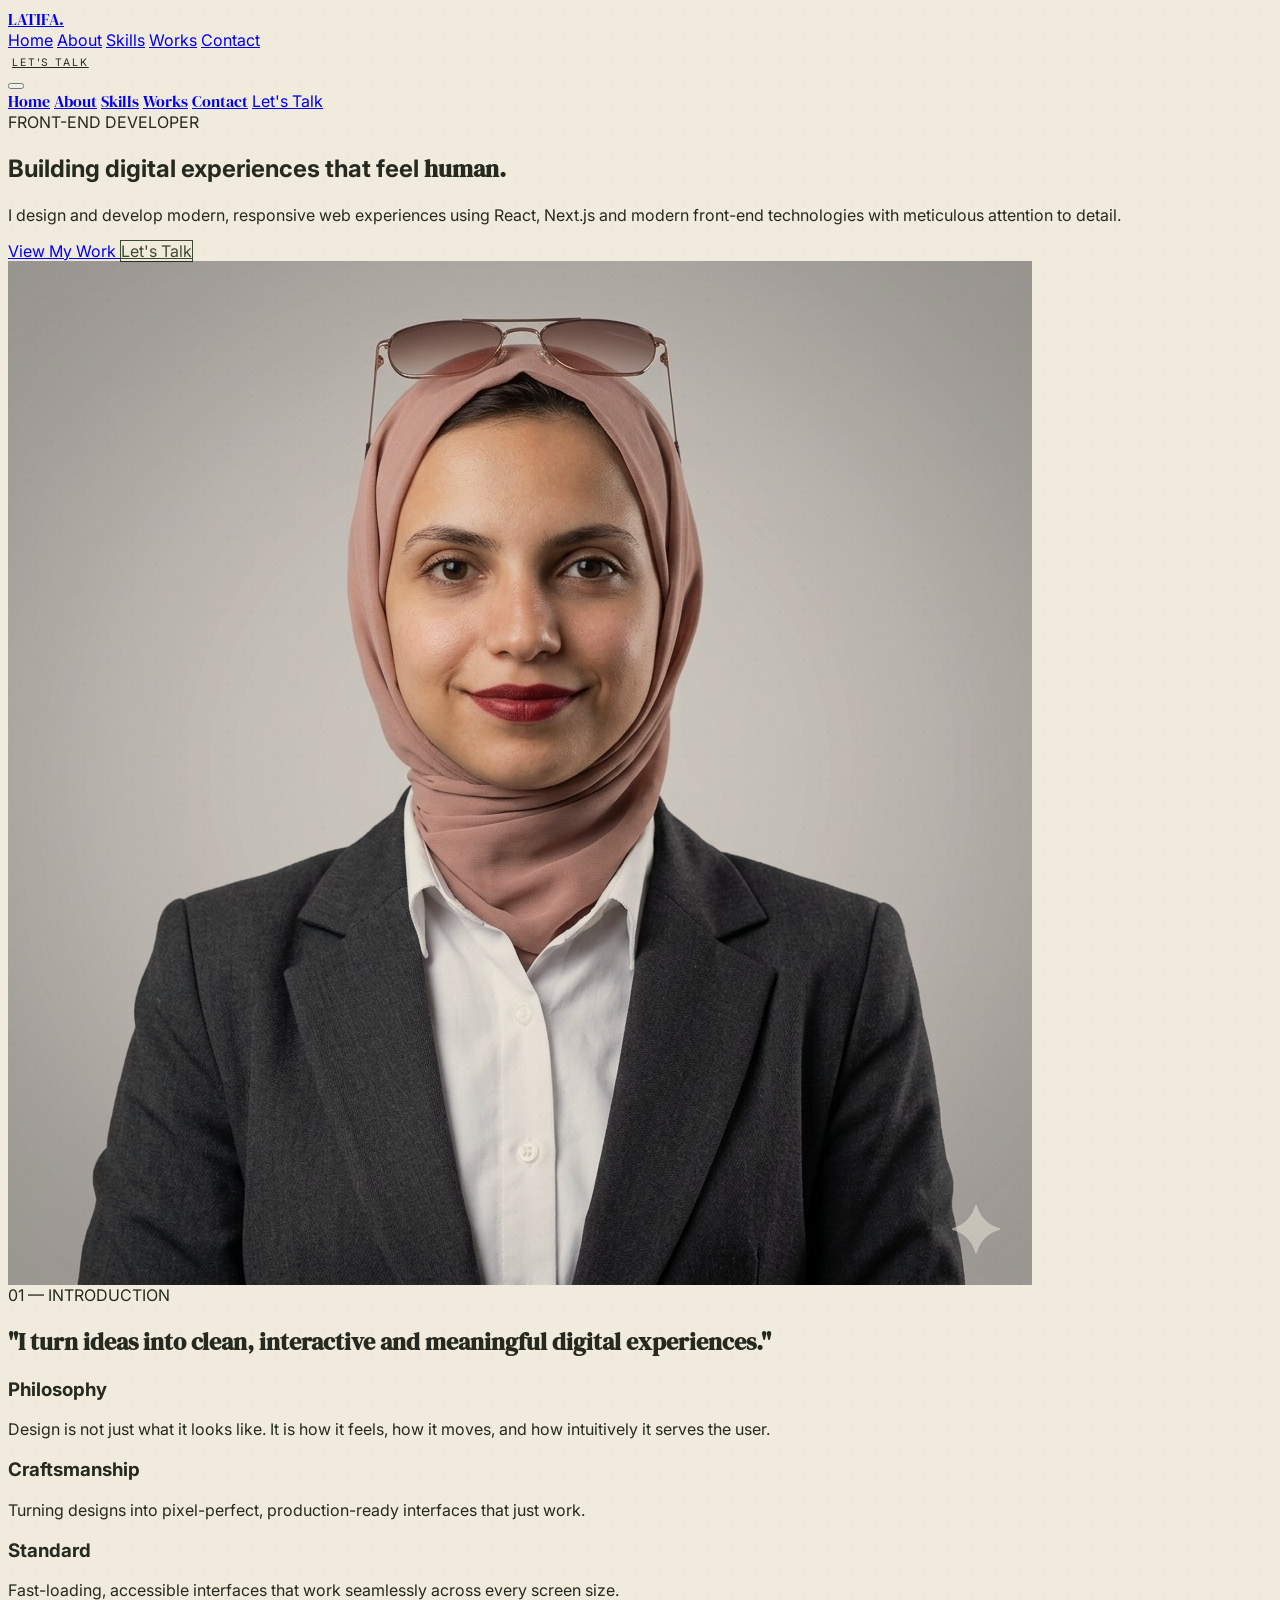
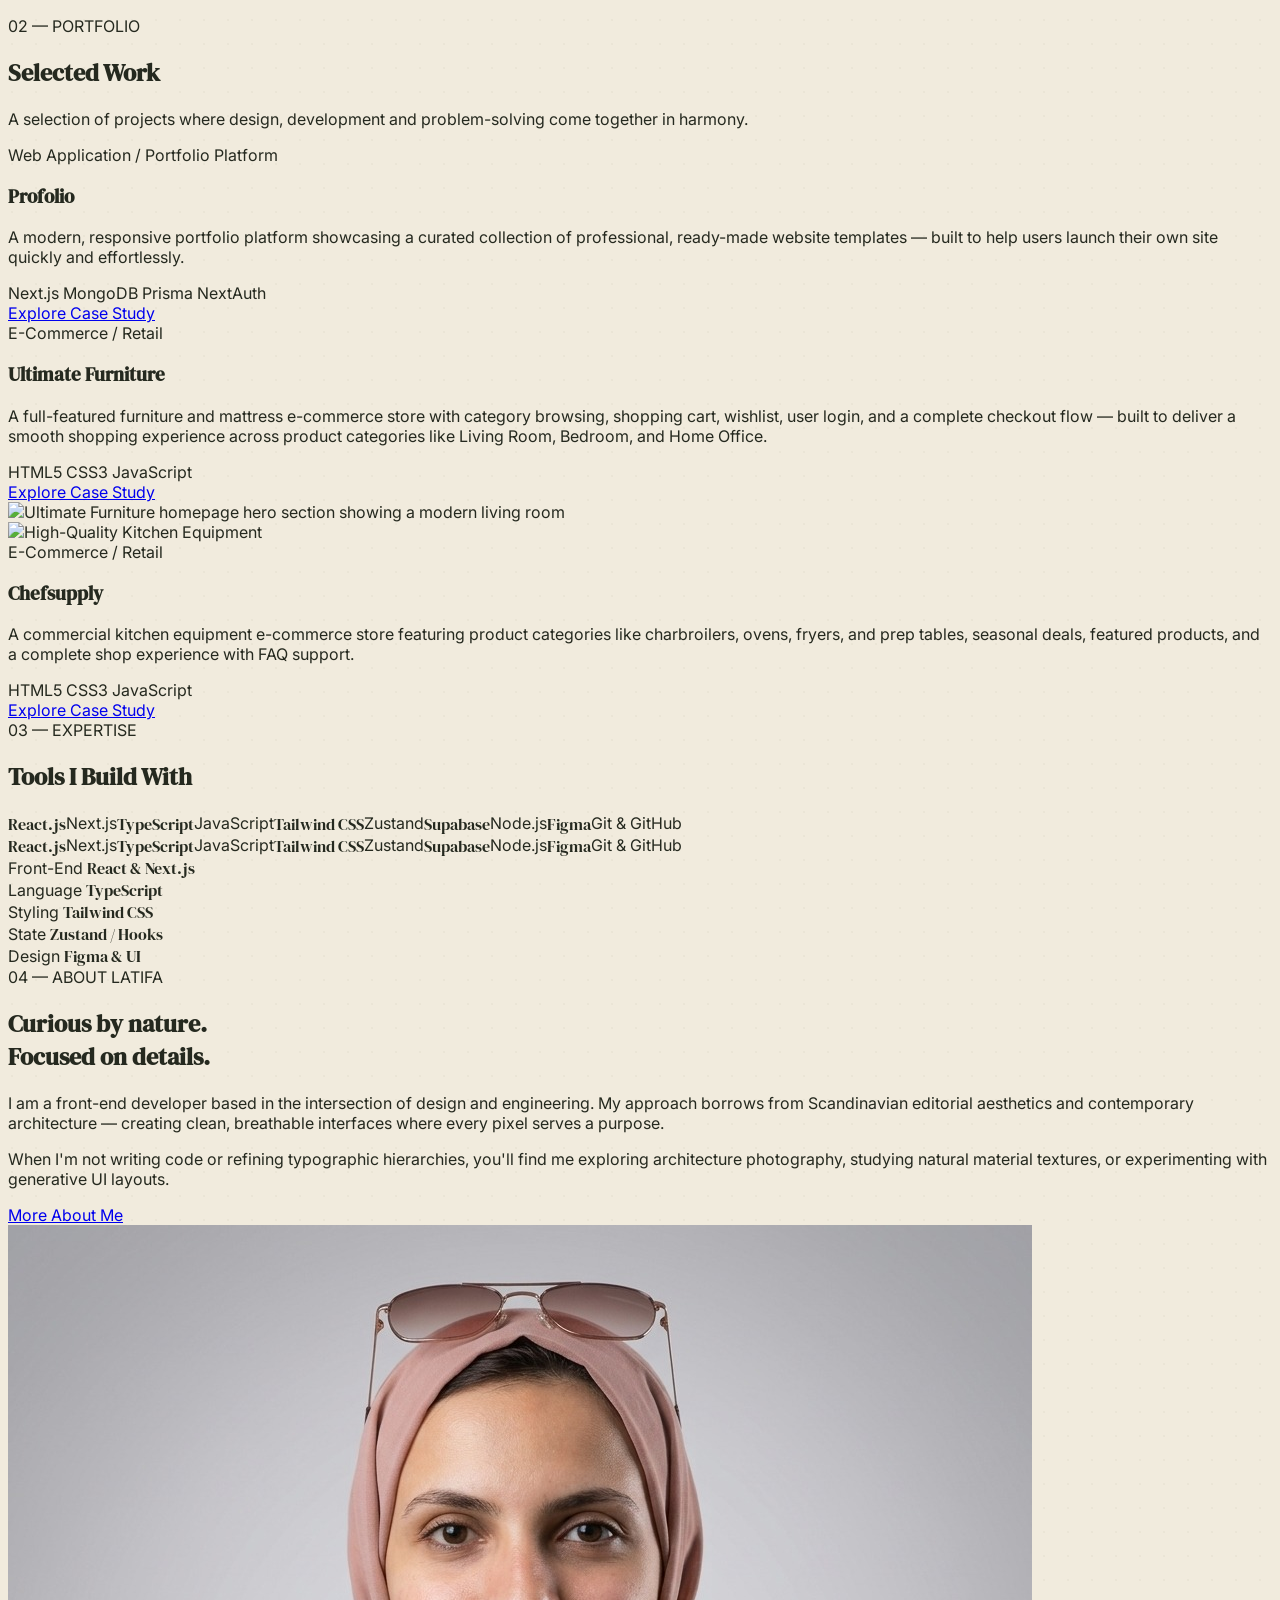
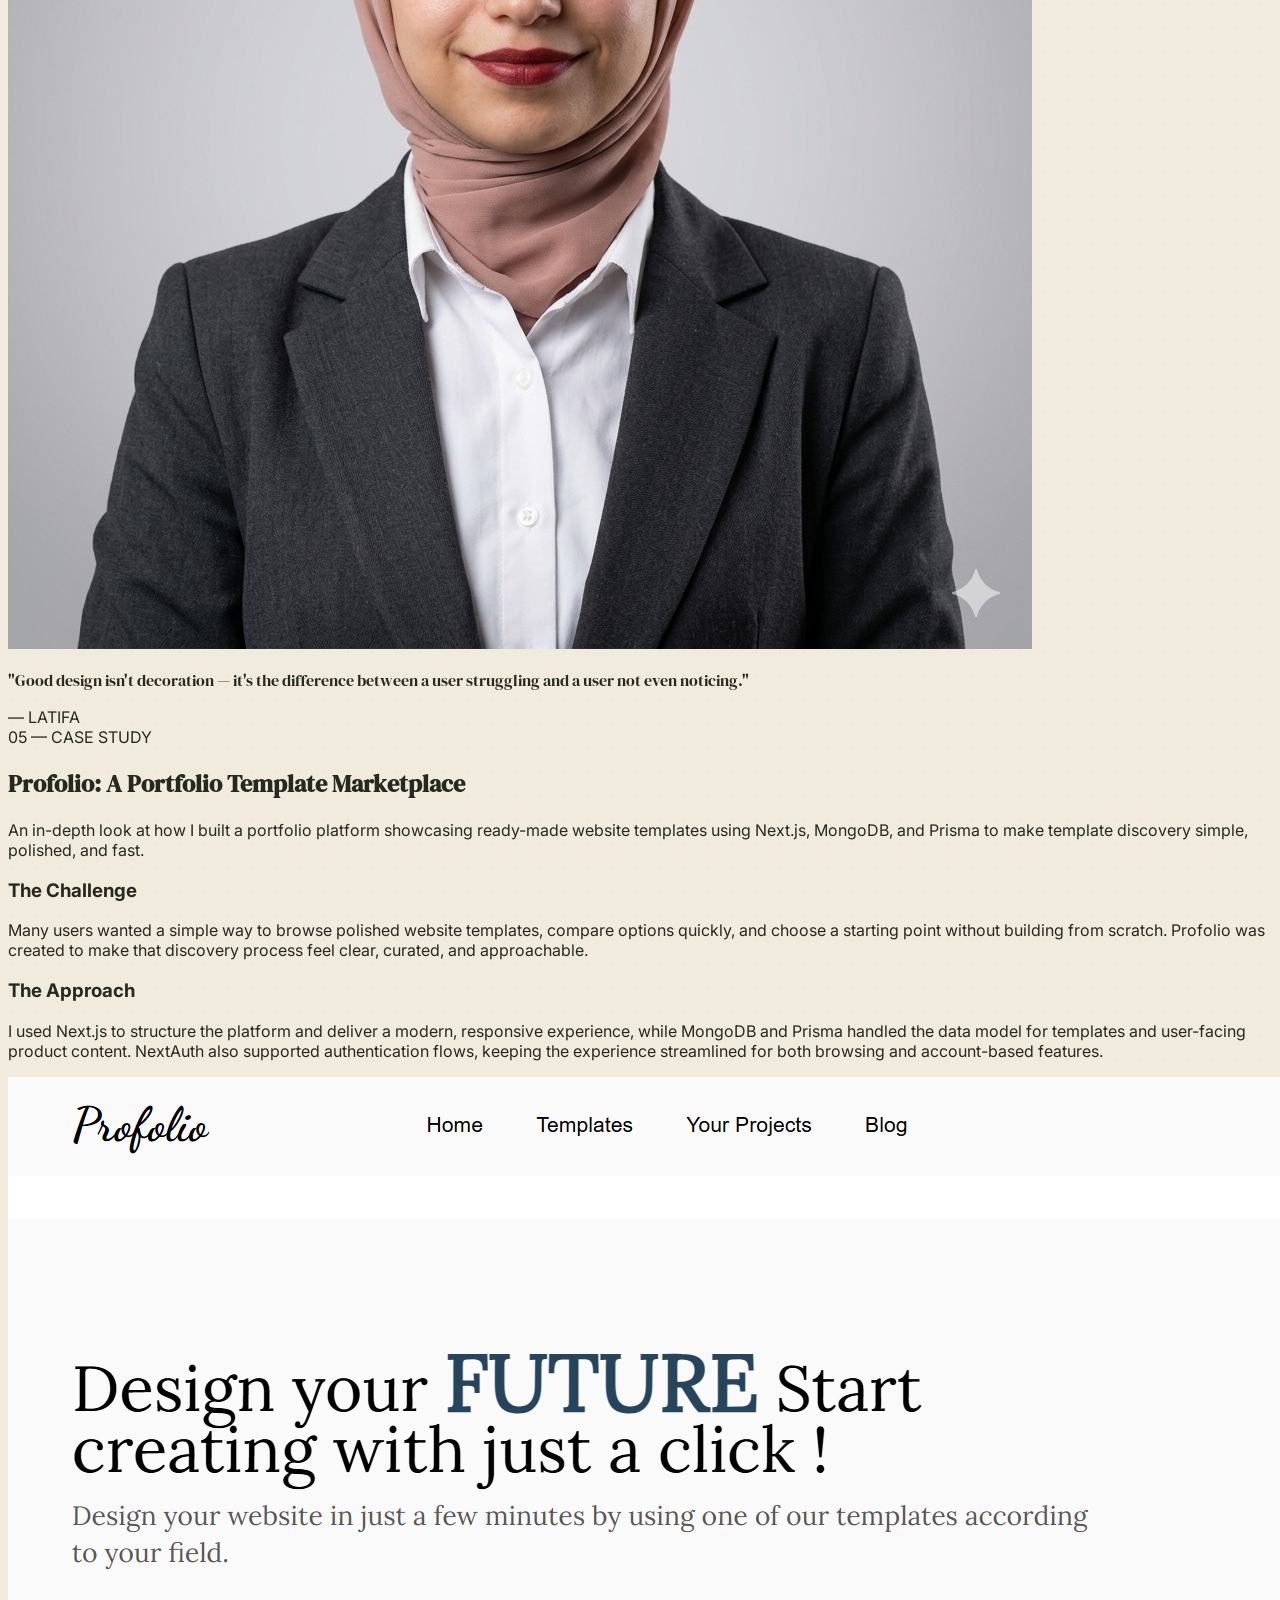
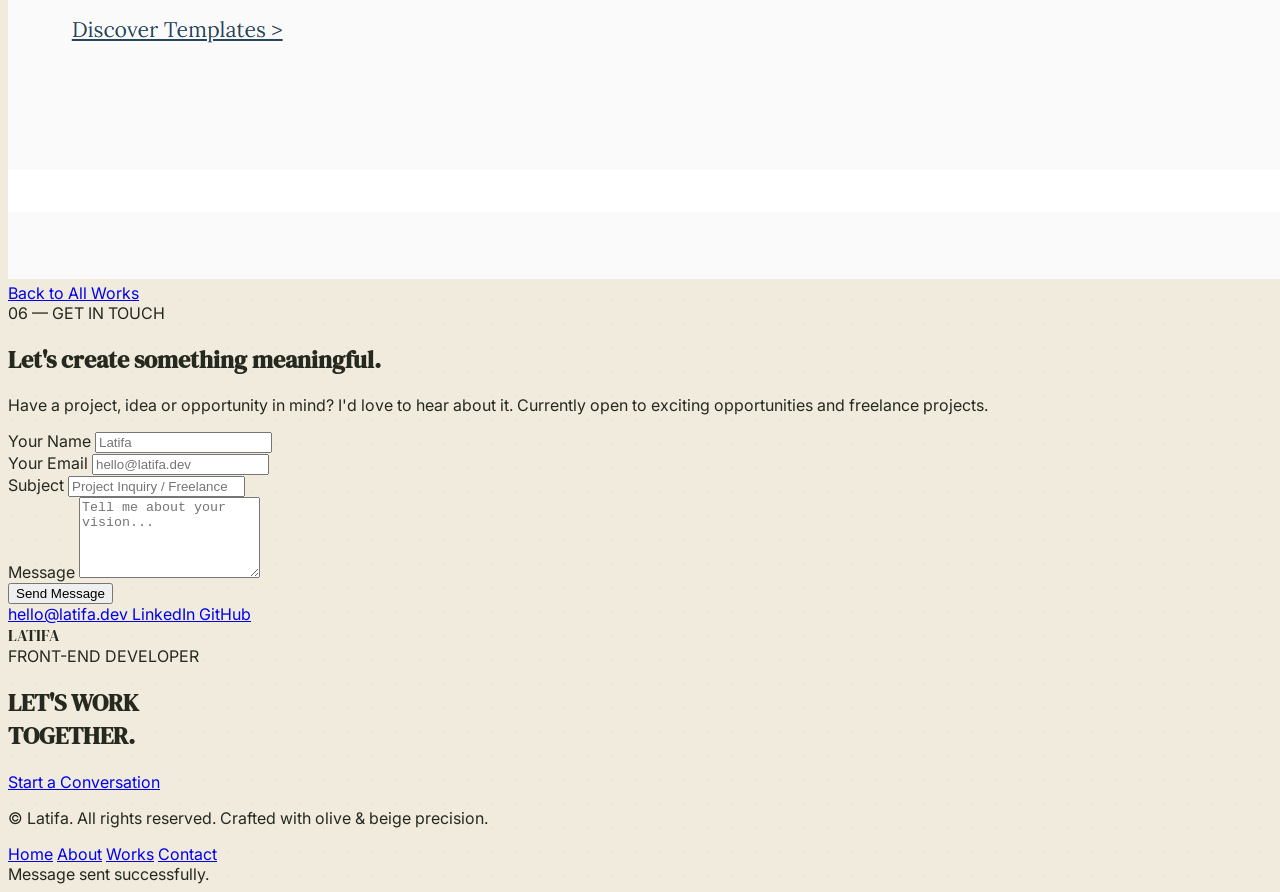
==== commit b821d353: "Refactor code structure for improved readability and maintainability" ====
--- a/main.html
+++ b/main.html
@@ -1,732 +1,1504 @@
-<!DOCTYPE html>
+<!doctype html>
 <html lang="en" class="scroll-smooth">
-<head>
-  <meta charset="UTF-8">
-  <meta name="viewport" content="width=device-width, initial-scale=1.0">
-  <meta http-equiv="content-language" content="en">
-  <title>Latifa. — Front-End Developer & Digital Designer</title>
-  <meta name="description" content="Latifa is a front-end developer and digital designer building thoughtful, human-centric web experiences with React, Next.js, and modern creative technologies.">
-  <meta name="keywords" content="front-end developer, digital designer, React, Next.js, portfolio, UI/UX, olive and beige aesthetic">
-  <meta name="robots" content="index, follow, max-image-preview:large">
-  <meta name="author" content="Latifa">
-  <meta name="generator" content="MotionCraft AI">
-  <meta name="application-name" content="Latifa Portfolio">
-  
-  <meta name="theme-color" content="#3F4932">
-  <meta property="og:type" content="website">
-  <meta property="og:title" content="Latifa. — Front-End Developer & Digital Designer">
-  <meta property="og:description" content="Latifa is a front-end developer and digital designer building thoughtful, human-centric web experiences with React, Next.js, and modern creative technologies.">
-  <meta property="og:site_name" content="Latifa.">
-  <meta property="og:locale" content="en_US">
-
-  <meta name="twitter:card" content="summary_large_image">
-  <meta name="twitter:title" content="Latifa. — Front-End Developer & Digital Designer">
-  <meta name="twitter:description" content="Latifa is a front-end developer and digital designer building thoughtful, human-centric web experiences with React, Next.js, and modern creative technologies.">
-
-  <link rel="preconnect" href="https://fonts.googleapis.com">
-  <link rel="preconnect" href="https://fonts.gstatic.com" crossorigin>
-  <link href="https://fonts.googleapis.com/css2?family=DM+Serif+Display&family=Inter:wght@300;400;500;600&display=swap" rel="stylesheet">
-
-  <script src="https://cdn.tailwindcss.com"></script>
-  <script src="https://unpkg.com/lucide@0.525.0"></script>
-
-  <style>
-    :root {
-      --color-primary: #3F4932;
-      --color-dark-olive: #293021;
-      --color-bg-warm: #F1EBDD;
-      --color-bg-soft: #E5DDCA;
-      --color-bg-light: #F7F3EA;
-      --color-text-primary: #25291F;
-      --color-text-secondary: #68705B;
-      --color-accent: #B5A27A;
-      --color-border: #D2C9B5;
-    }
-
-    body {
-      font-family: 'Inter', sans-serif;
-      background-color: var(--color-bg-warm);
-      color: var(--color-text-primary);
-      overflow-x: hidden;
-      scrollbar-width: none;
-      -ms-overflow-style: none;
-    }
-    body::-webkit-scrollbar {
-      display: none;
-    }
-
-    .font-serif-editorial {
-      font-family: 'DM Serif Display', serif;
-    }
-
-    /* Paper grain texture */
-    .paper-texture {
-      background-image: radial-gradient(rgba(63, 73, 50, 0.04) 1px, transparent 0);
-      background-size: 24px 24px;
-    }
-
-    /* Custom cursor */
-    .custom-cursor {
-      pointer-events: none;
-      position: fixed;
-      top: 0;
-      left: 0;
-      z-index: 9999;
-      border-radius: 50%;
-      transition: transform 0.15s ease-out, width 0.2s ease, height 0.2s ease, background-color 0.2s ease;
-      transform: translate(-50%, -50%);
-    }
-
-    @keyframes marquee {
-      0% { transform: translateX(0%); }
-      100% { transform: translateX(-50%); }
-    }
-
-    .animate-marquee {
-      display: flex;
-      width: 200%;
-      animation: marquee 25s linear infinite;
-    }
-    .animate-marquee:hover {
-      animation-play-state: paused;
-    }
-  
-.hero-product-img { mix-blend-mode: multiply; display: block; }
-</style>
-</head>
-<body class="paper-texture">
-
-  <!-- Custom Cursor (Desktop Only) -->
-  <div id="cursor" class="custom-cursor hidden lg:block w-3 h-3 bg-[#3F4932] mix-blend-difference"></div>
-  <div id="cursor-follower" class="custom-cursor hidden lg:block w-10 h-10 border border-[#3F4932]/40"></div>
-
-  <!-- Navbar -->
-  <header class="fixed top-0 left-0 w-full z-50 transition-all duration-300" id="navbar">
-    <div class="max-w-7xl mx-auto px-6 h-20 flex items-center justify-between">
-      <a href="#home" class="font-serif-editorial text-2xl tracking-wider text-[#3F4932] font-bold">LATIFA.</a>
-      
-      <nav class="hidden md:flex items-center gap-8">
-        <a href="#home" class="nav-link text-sm tracking-widest uppercase text-[#25291F] hover:text-[#B5A27A] transition-colors relative py-1">Home</a>
-        <a href="#about" class="nav-link text-sm tracking-widest uppercase text-[#25291F] hover:text-[#B5A27A] transition-colors relative py-1">About</a>
-        <a href="#skills" class="nav-link text-sm tracking-widest uppercase text-[#25291F] hover:text-[#B5A27A] transition-colors relative py-1">Skills</a>
-        <a href="#works" class="nav-link text-sm tracking-widest uppercase text-[#25291F] hover:text-[#B5A27A] transition-colors relative py-1">Works</a>
-        <a href="#contact" class="nav-link text-sm tracking-widest uppercase text-[#25291F] hover:text-[#B5A27A] transition-colors relative py-1">Contact</a>
-      </nav>
-
-      <div class="hidden md:block">
-        <a href="mailto:hello@latifa.dev" class="interactive-el px-5 py-2.5 rounded-full border border-[#3F4932] text-[#3F4932] text-xs font-semibold uppercase tracking-widest hover:bg-[#3F4932] hover:text-[#F1EBDD] transition-all duration-300">
-          Let's Talk
-        </a>
+  <head>
+    <meta charset="UTF-8" />
+    <meta name="viewport" content="width=device-width, initial-scale=1.0" />
+    <meta http-equiv="content-language" content="en" />
+    <title>Latifa. — Front-End Developer & Digital Designer</title>
+    <meta
+      name="description"
+      content="Latifa is a front-end developer and digital designer building thoughtful, human-centric web experiences with React, Next.js, and modern creative technologies."
+    />
+    <meta
+      name="keywords"
+      content="front-end developer, digital designer, React, Next.js, portfolio, UI/UX, olive and beige aesthetic"
+    />
+    <meta name="robots" content="index, follow, max-image-preview:large" />
+    <meta name="author" content="Latifa" />
+    <meta name="generator" content="MotionCraft AI" />
+    <meta name="application-name" content="Latifa Portfolio" />
+
+    <meta name="theme-color" content="#3F4932" />
+    <meta property="og:type" content="website" />
+    <meta
+      property="og:title"
+      content="Latifa. — Front-End Developer & Digital Designer"
+    />
+    <meta
+      property="og:description"
+      content="Latifa is a front-end developer and digital designer building thoughtful, human-centric web experiences with React, Next.js, and modern creative technologies."
+    />
+    <meta property="og:site_name" content="Latifa." />
+    <meta property="og:locale" content="en_US" />
+
+    <meta name="twitter:card" content="summary_large_image" />
+    <meta
+      name="twitter:title"
+      content="Latifa. — Front-End Developer & Digital Designer"
+    />
+    <meta
+      name="twitter:description"
+      content="Latifa is a front-end developer and digital designer building thoughtful, human-centric web experiences with React, Next.js, and modern creative technologies."
+    />
+
+    <link rel="preconnect" href="https://fonts.googleapis.com" />
+    <link rel="preconnect" href="https://fonts.gstatic.com" crossorigin />
+    <link
+      href="https://fonts.googleapis.com/css2?family=DM+Serif+Display&family=Inter:wght@300;400;500;600&display=swap"
+      rel="stylesheet"
+    />
+
+    <script src="https://cdn.tailwindcss.com"></script>
+    <script src="https://unpkg.com/lucide@0.525.0"></script>
+
+    <style>
+      :root {
+        --color-primary: #3f4932;
+        --color-dark-olive: #293021;
+        --color-bg-warm: #f1ebdd;
+        --color-bg-soft: #e5ddca;
+        --color-bg-light: #f7f3ea;
+        --color-text-primary: #25291f;
+        --color-text-secondary: #68705b;
+        --color-accent: #b5a27a;
+        --color-border: #d2c9b5;
+      }
+
+      body {
+        font-family: "Inter", sans-serif;
+        background-color: var(--color-bg-warm);
+        color: var(--color-text-primary);
+        overflow-x: hidden;
+        scrollbar-width: none;
+        -ms-overflow-style: none;
+      }
+      body::-webkit-scrollbar {
+        display: none;
+      }
+
+      .font-serif-editorial {
+        font-family: "DM Serif Display", serif;
+      }
+
+      .nav-cta {
+        font-size: 0.65rem;
+        letter-spacing: 0.18em;
+        text-transform: uppercase;
+        color: var(--color-text-primary);
+        border: none;
+        background: transparent;
+        padding: 0.35rem 0.25rem;
+        transition:
+          color 0.3s ease,
+          opacity 0.3s ease;
+      }
+
+      .nav-cta:hover {
+        color: #b5a27a;
+      }
+
+      .hero-secondary-cta {
+        background: transparent;
+        color: #3f4932;
+        border: 1px solid #3f4932;
+      }
+
+      /* Paper grain texture */
+      .paper-texture {
+        background-image: radial-gradient(
+          rgba(63, 73, 50, 0.04) 1px,
+          transparent 0
+        );
+        background-size: 24px 24px;
+      }
+
+      /* Custom cursor */
+      .custom-cursor {
+        pointer-events: none;
+        position: fixed;
+        top: 0;
+        left: 0;
+        z-index: 9999;
+        border-radius: 50%;
+        transition:
+          transform 0.15s ease-out,
+          width 0.2s ease,
+          height 0.2s ease,
+          background-color 0.2s ease;
+        transform: translate(-50%, -50%);
+      }
+
+      @keyframes marquee {
+        0% {
+          transform: translateX(0%);
+        }
+        100% {
+          transform: translateX(-50%);
+        }
+      }
+
+      .animate-marquee {
+        display: flex;
+        width: 200%;
+        animation: marquee 25s linear infinite;
+      }
+      .animate-marquee:hover {
+        animation-play-state: paused;
+      }
+
+      .hero-product-img {
+        mix-blend-mode: multiply;
+        display: block;
+      }
+    </style>
+  </head>
+  <body class="paper-texture">
+    <!-- Custom Cursor (Desktop Only) -->
+    <div
+      id="cursor"
+      class="custom-cursor hidden lg:block w-3 h-3 bg-[#3F4932] mix-blend-difference"
+    ></div>
+    <div
+      id="cursor-follower"
+      class="custom-cursor hidden lg:block w-10 h-10 border border-[#3F4932]/40"
+    ></div>
+
+    <!-- Navbar -->
+    <header
+      class="fixed top-0 left-0 w-full z-50 transition-all duration-300"
+      id="navbar"
+    >
+      <div
+        class="max-w-7xl mx-auto px-6 h-20 flex items-center justify-between"
+      >
+        <a
+          href="#home"
+          class="font-serif-editorial text-2xl tracking-wider text-[#3F4932] font-bold"
+          >LATIFA.</a
+        >
+
+        <nav class="hidden md:flex items-center gap-8">
+          <a
+            href="#home"
+            class="nav-link text-sm tracking-widest uppercase text-[#25291F] hover:text-[#B5A27A] transition-colors relative py-1"
+            >Home</a
+          >
+          <a
+            href="#about"
+            class="nav-link text-sm tracking-widest uppercase text-[#25291F] hover:text-[#B5A27A] transition-colors relative py-1"
+            >About</a
+          >
+          <a
+            href="#skills"
+            class="nav-link text-sm tracking-widest uppercase text-[#25291F] hover:text-[#B5A27A] transition-colors relative py-1"
+            >Skills</a
+          >
+          <a
+            href="#works"
+            class="nav-link text-sm tracking-widest uppercase text-[#25291F] hover:text-[#B5A27A] transition-colors relative py-1"
+            >Works</a
+          >
+          <a
+            href="#contact"
+            class="nav-link text-sm tracking-widest uppercase text-[#25291F] hover:text-[#B5A27A] transition-colors relative py-1"
+            >Contact</a
+          >
+        </nav>
+
+        <div class="hidden md:block">
+          <a
+            href="mailto:latifajarrah22@gmail.com"
+            class="nav-cta interactive-el font-semibold hover:text-[#B5A27A] transition-colors duration-300"
+          >
+            Let's Talk
+          </a>
+        </div>
+
+        <!-- Mobile Menu Button -->
+        <button
+          id="menuBtn"
+          class="md:hidden text-[#3F4932] p-2 focus:outline-none"
+          aria-label="Toggle menu"
+        >
+          <i data-lucide="menu" class="w-6 h-6"></i>
+        </button>
       </div>
-
-      <!-- Mobile Menu Button -->
-      <button id="menuBtn" class="md:hidden text-[#3F4932] p-2 focus:outline-none" aria-label="Toggle menu">
-        <i data-lucide="menu" class="w-6 h-6"></i>
-      </button>
+    </header>
+
+    <!-- Mobile Menu Overlay -->
+    <div
+      id="mobileMenu"
+      class="fixed inset-0 bg-[#F1EBDD] z-40 flex flex-col justify-center items-center gap-6 text-center transform translate-x-full transition-transform duration-500 md:hidden"
+    >
+      <a
+        href="#home"
+        class="mobile-link font-serif-editorial text-3xl text-[#3F4932]"
+        >Home</a
+      >
+      <a
+        href="#about"
+        class="mobile-link font-serif-editorial text-3xl text-[#3F4932]"
+        >About</a
+      >
+      <a
+        href="#skills"
+        class="mobile-link font-serif-editorial text-3xl text-[#3F4932]"
+        >Skills</a
+      >
+      <a
+        href="#works"
+        class="mobile-link font-serif-editorial text-3xl text-[#3F4932]"
+        >Works</a
+      >
+      <a
+        href="#contact"
+        class="mobile-link font-serif-editorial text-3xl text-[#3F4932]"
+        >Contact</a
+      >
+      <a
+        href="mailto:hello@latifa.dev"
+        class="mt-4 px-8 py-3 bg-[#3F4932] text-[#F1EBDD] text-sm uppercase tracking-widest rounded-full"
+        >Let's Talk</a
+      >
     </div>
-  </header>
-
-  <!-- Mobile Menu Overlay -->
-  <div id="mobileMenu" class="fixed inset-0 bg-[#F1EBDD] z-40 flex flex-col justify-center items-center gap-6 text-center transform translate-x-full transition-transform duration-500 md:hidden">
-    <a href="#home" class="mobile-link font-serif-editorial text-3xl text-[#3F4932]">Home</a>
-    <a href="#about" class="mobile-link font-serif-editorial text-3xl text-[#3F4932]">About</a>
-    <a href="#skills" class="mobile-link font-serif-editorial text-3xl text-[#3F4932]">Skills</a>
-    <a href="#works" class="mobile-link font-serif-editorial text-3xl text-[#3F4932]">Works</a>
-    <a href="#contact" class="mobile-link font-serif-editorial text-3xl text-[#3F4932]">Contact</a>
-    <a href="mailto:hello@latifa.dev" class="mt-4 px-8 py-3 bg-[#3F4932] text-[#F1EBDD] text-sm uppercase tracking-widest rounded-full">Let's Talk</a>
-  </div>
-
-  <main id="home">
-    
-    <!-- SECTION 1: MOTION CANVAS HERO -->
-    <section id="motionSection" class="relative bg-[#F1EBDD] pt-20 overflow-hidden">
-      
-      <!-- Loading Screen -->
-      <div id="ls" class="absolute inset-0 z-30 bg-[#F1EBDD] flex flex-col items-center justify-center transition-opacity duration-500">
-        <div class="font-serif-editorial text-3xl text-[#3F4932] mb-4">LATIFA.</div>
-        <div class="w-48 h-[2px] bg-[#D2C9B5] relative overflow-hidden">
-          <div id="lb" class="absolute left-0 top-0 h-full bg-[#3F4932] w-0 transition-all duration-150"></div>
+
+    <main id="home">
+      <!-- SECTION 1: MOTION CANVAS HERO -->
+      <section
+        id="motionSection"
+        class="relative bg-[#F1EBDD] pt-20 overflow-hidden"
+      >
+        <!-- Loading Screen -->
+        <div
+          id="ls"
+          class="absolute inset-0 z-30 bg-[#F1EBDD] flex flex-col items-center justify-center transition-opacity duration-500"
+        >
+          <div class="font-serif-editorial text-3xl text-[#3F4932] mb-4">
+            LATIFA.
+          </div>
+          <div class="w-48 h-[2px] bg-[#D2C9B5] relative overflow-hidden">
+            <div
+              id="lb"
+              class="absolute left-0 top-0 h-full bg-[#3F4932] w-0 transition-all duration-150"
+            ></div>
+          </div>
+          <p
+            id="lt"
+            class="text-xs uppercase tracking-widest text-[#68705B] mt-3"
+          >
+            Loading 0%
+          </p>
         </div>
-        <p id="lt" class="text-xs uppercase tracking-widest text-[#68705B] mt-3">Loading 0%</p>
-      </div>
-
-      <div class="sticky top-0 h-screen w-full flex items-center justify-center overflow-hidden">
-        <!-- <canvas id="motionCanvas" class="absolute inset-0 w-full h-full object-cover opacity-90"></canvas> -->
-
-        <div class="relative z-10 max-w-7xl mx-auto px-6 w-full">
-          <div class="flex flex-col lg:flex-row items-center lg:items-center gap-8 w-full">
-            <div class="lg:w-1/2 text-center lg:text-left">
-              <div id="mLabel" class="opacity-0 transition-opacity duration-700 inline-block text-xs uppercase tracking-[0.25em] text-[#68705B] bg-[#E5DDCA]/80 backdrop-blur px-4 py-1.5 rounded-full mb-6 border border-[#D2C9B5]">
-                FRONT-END DEVELOPER
+
+        <div
+          class="sticky top-0 pt-20 pb-28 w-full flex items-center justify-center overflow-hidden"
+        >
+          <!-- <canvas id="motionCanvas" class="absolute inset-0 w-full h-full object-cover opacity-90"></canvas> -->
+
+          <div class="relative z-10 max-w-7xl mx-auto px-6 w-full">
+            <div
+              class="flex flex-col lg:flex-row items-center lg:items-center gap-8 w-full"
+            >
+              <div class="lg:w-1/2 text-center lg:text-left">
+                <div
+                  id="mLabel"
+                  class="opacity-0 transition-opacity duration-700 inline-block text-xs uppercase tracking-[0.25em] text-[#68705B] bg-[#E5DDCA]/80 backdrop-blur px-4 py-1.5 rounded-full mb-6 border border-[#D2C9B5]"
+                >
+                  FRONT-END DEVELOPER
+                </div>
+
+                <h1
+                  id="mTitle"
+                  class="opacity-0 transition-opacity duration-700 text-4xl md:text-6xl lg:text-7xl font-light text-[#25291F] tracking-tight leading-[1.08] mb-6"
+                >
+                  Building digital experiences that feel
+                  <span class="font-serif-editorial italic text-[#3F4932]"
+                    >human.</span
+                  >
+                </h1>
+
+                <p
+                  id="mSub"
+                  class="opacity-0 transition-opacity duration-700 max-w-xl mx-auto lg:mx-0 text-sm md:text-base text-[#4A4A4A] font-light leading-relaxed mb-6"
+                >
+                  I design and develop modern, responsive web experiences using
+                  React, Next.js and modern front-end technologies with
+                  meticulous attention to detail.
+                </p>
+
+                <div
+                  id="mCta"
+                  class="opacity-0 transition-opacity duration-700 flex flex-col sm:flex-row items-center lg:items-start justify-center lg:justify-start gap-4"
+                >
+                  <a
+                    href="#works"
+                    class="interactive-el w-full sm:w-auto px-8 py-4 bg-[#3F4932] text-[#F1EBDD] text-xs font-semibold uppercase tracking-widest rounded-full hover:bg-[#293021] transition-all duration-300 flex items-center justify-center gap-3 group"
+                  >
+                    <span>View My Work</span>
+                    <i
+                      data-lucide="arrow-right"
+                      class="w-4 h-4 group-hover:translate-x-1 transition-transform"
+                    ></i>
+                  </a>
+                  <a
+                    href="#contact"
+                    class="hero-secondary-cta interactive-el w-full sm:w-auto px-8 py-4 text-xs font-semibold uppercase tracking-widest rounded-full hover:bg-[#3F4932] hover:text-[#F1EBDD] transition-all duration-300"
+                  >
+                    Let's Talk
+                  </a>
+                </div>
               </div>
 
-              <h1 id="mTitle" class="opacity-0 transition-opacity duration-700 text-4xl md:text-6xl lg:text-7xl font-light text-[#25291F] tracking-tight leading-[1.08] mb-6">
-                Building digital experiences that feel <span class="font-serif-editorial italic text-[#3F4932]">human.</span>
-              </h1>
-
-              <p id="mSub" class="opacity-0 transition-opacity duration-700 max-w-xl mx-auto lg:mx-0 text-sm md:text-base text-[#68705B] font-light leading-relaxed mb-6">
-                I design and develop modern, responsive web experiences using React, Next.js and modern front-end technologies with meticulous attention to detail.
+              <div class="lg:w-1/2 flex justify-center lg:justify-end">
+                <img
+                  id="heroImage"
+                  src="assets/images/latifa.jpeg"
+                  alt="Latifa portrait"
+                  class="hero-product-img rounded-2xl border border-[#D2C9B5] w-72 md:w-96 lg:w-[520px] object-cover shadow-lg z-20"
+                />
+              </div>
+            </div>
+          </div>
+        </div>
+      </section>
+
+      <!-- SECTION 2: INTRO STATEMENT -->
+      <section
+        class="py-32 bg-[#E5DDCA] text-[#25291F] relative overflow-hidden"
+      >
+        <div class="max-w-5xl mx-auto px-6">
+          <span
+            class="text-xs font-semibold uppercase tracking-[0.2em] text-[#68705B] block mb-6"
+            >01 — INTRODUCTION</span
+          >
+          <h2
+            class="font-serif-editorial text-4xl md:text-6xl lg:text-7xl leading-[1.15] text-[#25291F] font-normal"
+          >
+            "I turn ideas into clean, interactive and meaningful digital
+            experiences."
+          </h2>
+          <div
+            class="mt-12 grid grid-cols-1 md:grid-cols-3 gap-8 pt-12 border-t border-[#D2C9B5]"
+          >
+            <div>
+              <h3
+                class="text-xs uppercase tracking-widest text-[#68705B] mb-2 font-semibold"
+              >
+                Philosophy
+              </h3>
+              <p class="text-sm text-[#25291F] leading-relaxed">
+                Design is not just what it looks like. It is how it feels, how
+                it moves, and how intuitively it serves the user.
               </p>
-
-              <div id="mCta" class="opacity-0 transition-opacity duration-700 flex flex-col sm:flex-row items-center lg:items-start justify-center lg:justify-start gap-4">
-                <a href="#works" class="interactive-el w-full sm:w-auto px-8 py-4 bg-[#3F4932] text-[#F1EBDD] text-xs font-semibold uppercase tracking-widest rounded-full hover:bg-[#293021] transition-all duration-300 flex items-center justify-center gap-3 group">
-                  <span>View My Work</span>
-                  <i data-lucide="arrow-right" class="w-4 h-4 group-hover:translate-x-1 transition-transform"></i>
-                </a>
-                <a href="#contact" class="interactive-el w-full sm:w-auto px-8 py-4 border border-[#3F4932] text-[#3F4932] text-xs font-semibold uppercase tracking-widest rounded-full hover:bg-[#3F4932] hover:text-[#F1EBDD] transition-all duration-300">
-                  Let's Talk
+            </div>
+            <div>
+              <h3
+                class="text-xs uppercase tracking-widest text-[#68705B] mb-2 font-semibold"
+              >
+                Craftsmanship
+              </h3>
+              <p class="text-sm text-[#25291F] leading-relaxed">
+                Turning designs into pixel-perfect, production-ready interfaces
+                that just work.
+              </p>
+            </div>
+            <div>
+              <h3
+                class="text-xs uppercase tracking-widest text-[#68705B] mb-2 font-semibold"
+              >
+                Standard
+              </h3>
+              <p class="text-sm text-[#25291F] leading-relaxed">
+                Fast-loading, accessible interfaces that work seamlessly across
+                every screen size.
+              </p>
+            </div>
+          </div>
+        </div>
+      </section>
+
+      <!-- SECTION 3: FEATURED WORK -->
+      <section id="works" class="py-32 bg-[#F1EBDD] text-[#25291F]">
+        <div class="max-w-7xl mx-auto px-6">
+          <div
+            class="flex flex-col md:flex-row md:items-end justify-between mb-20"
+          >
+            <div>
+              <span
+                class="text-xs font-semibold uppercase tracking-[0.2em] text-[#68705B] block mb-3"
+                >02 — PORTFOLIO</span
+              >
+              <h2
+                class="font-serif-editorial text-4xl md:text-6xl text-[#3F4932]"
+              >
+                Selected Work
+              </h2>
+            </div>
+            <p
+              class="text-[#68705B] max-w-md mt-4 md:mt-0 text-sm md:text-base leading-relaxed"
+            >
+              A selection of projects where design, development and
+              problem-solving come together in harmony.
+            </p>
+          </div>
+
+          <!-- Asymmetric Project Layout -->
+          <div class="space-y-24">
+            <!-- Project 01 -->
+            <article
+              class="group grid grid-cols-1 lg:grid-cols-12 gap-8 items-center"
+            >
+              <div
+                class="lg:col-span-7 overflow-hidden rounded-2xl border border-[#D2C9B5] relative aspect-[1/1] lg:aspect-[1.2/1] bg-[#E5DDCA]"
+              >
+                <div
+                  class="absolute inset-0 bg-cover bg-center group-hover:scale-[1.02] transition-transform duration-700"
+                  style="
+                    background-image: url(&quot;assets/images/image.png&quot;);
+                  "
+                ></div>
+                <div
+                  class="absolute inset-0 bg-gradient-to-r from-[#293021]/20 via-transparent to-transparent"
+                ></div>
+                <div
+                  class="absolute inset-0 bg-[#3F4932]/10 opacity-0 group-hover:opacity-100 transition-opacity duration-500"
+                ></div>
+              </div>
+              <div
+                class="lg:col-span-5 lg:pl-6 lg:pr-2 flex flex-col justify-center"
+              >
+                <span
+                  class="text-xs uppercase tracking-widest text-[#68705B] block mb-2"
+                  >Web Application / Portfolio Platform</span
+                >
+                <h3
+                  class="font-serif-editorial text-3xl md:text-4xl text-[#3F4932] mb-4"
+                >
+                  Profolio
+                </h3>
+                <p
+                  class="text-[#4A4A4A] text-sm md:text-base leading-relaxed mb-6"
+                >
+                  A modern, responsive portfolio platform showcasing a curated
+                  collection of professional, ready-made website templates —
+                  built to help users launch their own site quickly and
+                  effortlessly.
+                </p>
+                <div class="flex flex-wrap gap-2 mb-8">
+                  <span
+                    class="text-xs px-3 py-1 rounded-full border border-[#D2C9B5] text-[#25291F]"
+                    >Next.js</span
+                  >
+                  <span
+                    class="text-xs px-3 py-1 rounded-full border border-[#D2C9B5] text-[#25291F]"
+                    >MongoDB</span
+                  >
+                  <span
+                    class="text-xs px-3 py-1 rounded-full border border-[#D2C9B5] text-[#25291F]"
+                    >Prisma</span
+                  >
+                  <span
+                    class="text-xs px-3 py-1 rounded-full border border-[#D2C9B5] text-[#25291F]"
+                    >NextAuth</span
+                  >
+                </div>
+                <a
+                  href="https://github.com/LatifaAlJarrah/Profolio"
+                  class="interactive-el inline-flex items-center gap-3 text-xs uppercase tracking-widest font-semibold text-[#3F4932] group-hover:text-[#B5A27A] transition-colors"
+                >
+                  <span>Explore Case Study</span>
+                  <i
+                    data-lucide="arrow-right"
+                    class="w-4 h-4 transform group-hover:translate-x-1 transition-transform"
+                  ></i>
                 </a>
               </div>
+            </article>
+
+            <!-- Project 02 (Reversed) -->
+            <article
+              class="group grid grid-cols-1 lg:grid-cols-12 gap-8 items-center"
+            >
+              <div class="lg:col-span-5 lg:pr-6 order-2 lg:order-1">
+                <span
+                  class="text-xs uppercase tracking-widest text-[#68705B] block mb-2"
+                  >E-Commerce / Retail</span
+                >
+                <h3
+                  class="font-serif-editorial text-3xl md:text-4xl text-[#3F4932] mb-4"
+                >
+                  Ultimate Furniture
+                </h3>
+                <p
+                  class="text-[#68705B] text-sm md:text-base leading-relaxed mb-6"
+                >
+                  A full-featured furniture and mattress e-commerce store with
+                  category browsing, shopping cart, wishlist, user login, and a
+                  complete checkout flow — built to deliver a smooth shopping
+                  experience across product categories like Living Room,
+                  Bedroom, and Home Office.
+                </p>
+                <div class="flex flex-wrap gap-2 mb-8">
+                  <span
+                    class="text-xs px-3 py-1 rounded-full border border-[#D2C9B5] text-[#25291F]"
+                    >HTML5</span
+                  >
+                  <span
+                    class="text-xs px-3 py-1 rounded-full border border-[#D2C9B5] text-[#25291F]"
+                    >CSS3</span
+                  >
+                  <span
+                    class="text-xs px-3 py-1 rounded-full border border-[#D2C9B5] text-[#25291F]"
+                    >JavaScript</span
+                  >
+                </div>
+                <a
+                  href="https://furniture-store-snowy-ten.vercel.app/"
+                  class="interactive-el inline-flex items-center gap-3 text-xs uppercase tracking-widest font-semibold text-[#3F4932] group-hover:text-[#B5A27A] transition-colors"
+                >
+                  <span>Explore Case Study</span>
+                  <i
+                    data-lucide="arrow-right"
+                    class="w-4 h-4 transform group-hover:translate-x-1 transition-transform"
+                  ></i>
+                </a>
+              </div>
+              <div
+                class="lg:col-span-7 overflow-hidden rounded-2xl border border-[#D2C9B5] relative aspect-[16/10] bg-[#E5DDCA] order-1 lg:order-2"
+              >
+                <img
+                  src="https://furniture-store-snowy-ten.vercel.app/src/assets/images/home-slide1.jpg"
+                  alt="Ultimate Furniture homepage hero section showing a modern living room"
+                  class="w-full h-full object-cover group-hover:scale-105 transition-transform duration-700 filter saturate-[0.85] group-hover:saturate-100"
+                  loading="lazy"
+                />
+                <div
+                  class="absolute inset-0 bg-[#3F4932]/10 opacity-0 group-hover:opacity-100 transition-opacity duration-500"
+                ></div>
+              </div>
+            </article>
+
+            <!-- Project 03 (Full-Width Immersive) -->
+            <article
+              class="group relative rounded-2xl overflow-hidden border border-[#D2C9B5] bg-[#E5DDCA] aspect-[21/9]"
+            >
+              <img
+                src="https://chef-supply-mocha.vercel.app/src/assets/images/banner-image.jpg"
+                alt="High-Quality Kitchen Equipment"
+                class="w-full h-full object-cover group-hover:scale-105 transition-transform duration-700 filter saturate-[0.85] group-hover:saturate-100"
+                loading="lazy"
+              />
+              <div
+                class="absolute inset-0 bg-gradient-to-t from-[#293021]/90 via-[#293021]/30 to-transparent flex flex-col justify-end p-8 md:p-12"
+              >
+                <span
+                  class="text-xs uppercase tracking-widest text-[#B5A27A] block mb-2"
+                  >E-Commerce / Retail</span
+                >
+                <h3
+                  class="font-serif-editorial text-3xl md:text-5xl text-[#F1EBDD] mb-4"
+                >
+                  Chefsupply
+                </h3>
+                <p
+                  class="text-[#E5DDCA] text-sm md:text-base max-w-2xl leading-relaxed mb-6"
+                >
+                  A commercial kitchen equipment e-commerce store featuring
+                  product categories like charbroilers, ovens, fryers, and prep
+                  tables, seasonal deals, featured products, and a complete shop
+                  experience with FAQ support.
+                </p>
+                <div class="flex items-center justify-between flex-wrap gap-4">
+                  <div class="flex flex-wrap gap-2">
+                    <span
+                      class="text-xs px-3 py-1 rounded-full border border-[#B5A27A]/30 text-[#F1EBDD]"
+                      >HTML5</span
+                    >
+                    <span
+                      class="text-xs px-3 py-1 rounded-full border border-[#B5A27A]/30 text-[#F1EBDD]"
+                      >CSS3</span
+                    >
+                    <span
+                      class="text-xs px-3 py-1 rounded-full border border-[#B5A27A]/30 text-[#F1EBDD]"
+                      >JavaScript</span
+                    >
+                  </div>
+                  <a
+                    href="https://chef-supply-mocha.vercel.app/"
+                    class="interactive-el inline-flex items-center gap-3 text-xs uppercase tracking-widest font-semibold text-[#F1EBDD] hover:text-[#B5A27A] transition-colors"
+                  >
+                    <span>Explore Case Study</span>
+                    <i
+                      data-lucide="arrow-right"
+                      class="w-4 h-4 transform group-hover:translate-x-1 transition-transform"
+                    ></i>
+                  </a>
+                </div>
+              </div>
+            </article>
+          </div>
+        </div>
+      </section>
+
+      <!-- SECTION 4: SKILLS MARQUEE -->
+      <section
+        id="skills"
+        class="py-28 bg-[#3F4932] text-[#F1EBDD] overflow-hidden"
+      >
+        <div class="max-w-7xl mx-auto px-6 mb-16 text-center">
+          <span
+            class="text-xs font-semibold uppercase tracking-[0.2em] text-[#B5A27A] block mb-3"
+            >03 — EXPERTISE</span
+          >
+          <h2 class="font-serif-editorial text-4xl md:text-5xl text-[#F1EBDD]">
+            Tools I Build With
+          </h2>
+        </div>
+
+        <!-- Scrolling Marquee -->
+        <div
+          class="relative w-full overflow-hidden flex whitespace-nowrap py-4 border-y border-[#B5A27A]/20"
+        >
+          <div class="animate-marquee flex gap-8 items-center">
+            <span
+              class="text-2xl md:text-4xl font-serif-editorial italic text-[#B5A27A] px-6"
+              >React.js</span
+            >
+            <span class="text-2xl md:text-4xl font-light tracking-wider px-6"
+              >Next.js</span
+            >
+            <span
+              class="text-2xl md:text-4xl font-serif-editorial italic text-[#B5A27A] px-6"
+              >TypeScript</span
+            >
+            <span class="text-2xl md:text-4xl font-light tracking-wider px-6"
+              >JavaScript</span
+            >
+            <span
+              class="text-2xl md:text-4xl font-serif-editorial italic text-[#B5A27A] px-6"
+              >Tailwind CSS</span
+            >
+            <span class="text-2xl md:text-4xl font-light tracking-wider px-6"
+              >Zustand</span
+            >
+            <span
+              class="text-2xl md:text-4xl font-serif-editorial italic text-[#B5A27A] px-6"
+              >Supabase</span
+            >
+            <span class="text-2xl md:text-4xl font-light tracking-wider px-6"
+              >Node.js</span
+            >
+            <span
+              class="text-2xl md:text-4xl font-serif-editorial italic text-[#B5A27A] px-6"
+              >Figma</span
+            >
+            <span class="text-2xl md:text-4xl font-light tracking-wider px-6"
+              >Git & GitHub</span
+            >
+          </div>
+          <div
+            class="animate-marquee flex gap-8 items-center"
+            aria-hidden="true"
+          >
+            <span
+              class="text-2xl md:text-4xl font-serif-editorial italic text-[#B5A27A] px-6"
+              >React.js</span
+            >
+            <span class="text-2xl md:text-4xl font-light tracking-wider px-6"
+              >Next.js</span
+            >
+            <span
+              class="text-2xl md:text-4xl font-serif-editorial italic text-[#B5A27A] px-6"
+              >TypeScript</span
+            >
+            <span class="text-2xl md:text-4xl font-light tracking-wider px-6"
+              >JavaScript</span
+            >
+            <span
+              class="text-2xl md:text-4xl font-serif-editorial italic text-[#B5A27A] px-6"
+              >Tailwind CSS</span
+            >
+            <span class="text-2xl md:text-4xl font-light tracking-wider px-6"
+              >Zustand</span
+            >
+            <span
+              class="text-2xl md:text-4xl font-serif-editorial italic text-[#B5A27A] px-6"
+              >Supabase</span
+            >
+            <span class="text-2xl md:text-4xl font-light tracking-wider px-6"
+              >Node.js</span
+            >
+            <span
+              class="text-2xl md:text-4xl font-serif-editorial italic text-[#B5A27A] px-6"
+              >Figma</span
+            >
+            <span class="text-2xl md:text-4xl font-light tracking-wider px-6"
+              >Git & GitHub</span
+            >
+          </div>
+        </div>
+
+        <!-- Static Tag Grid -->
+        <div
+          class="max-w-5xl mx-auto px-6 mt-16 grid grid-cols-2 sm:grid-cols-3 md:grid-cols-5 gap-4"
+        >
+          <div
+            class="border border-[#B5A27A]/30 rounded-xl p-4 text-center hover:bg-[#F1EBDD] hover:text-[#3F4932] transition-all duration-300"
+          >
+            <span class="text-xs uppercase tracking-widest block font-medium"
+              >Front-End</span
+            >
+            <span class="text-sm font-serif-editorial mt-1 block"
+              >React & Next.js</span
+            >
+          </div>
+          <div
+            class="border border-[#B5A27A]/30 rounded-xl p-4 text-center hover:bg-[#F1EBDD] hover:text-[#3F4932] transition-all duration-300"
+          >
+            <span class="text-xs uppercase tracking-widest block font-medium"
+              >Language</span
+            >
+            <span class="text-sm font-serif-editorial mt-1 block"
+              >TypeScript</span
+            >
+          </div>
+          <div
+            class="border border-[#B5A27A]/30 rounded-xl p-4 text-center hover:bg-[#F1EBDD] hover:text-[#3F4932] transition-all duration-300"
+          >
+            <span class="text-xs uppercase tracking-widest block font-medium"
+              >Styling</span
+            >
+            <span class="text-sm font-serif-editorial mt-1 block"
+              >Tailwind CSS</span
+            >
+          </div>
+          <div
+            class="border border-[#B5A27A]/30 rounded-xl p-4 text-center hover:bg-[#F1EBDD] hover:text-[#3F4932] transition-all duration-300"
+          >
+            <span class="text-xs uppercase tracking-widest block font-medium"
+              >State</span
+            >
+            <span class="text-sm font-serif-editorial mt-1 block"
+              >Zustand / Hooks</span
+            >
+          </div>
+          <div
+            class="border border-[#B5A27A]/30 rounded-xl p-4 text-center hover:bg-[#F1EBDD] hover:text-[#3F4932] transition-all duration-300"
+          >
+            <span class="text-xs uppercase tracking-widest block font-medium"
+              >Design</span
+            >
+            <span class="text-sm font-serif-editorial mt-1 block"
+              >Figma & UI</span
+            >
+          </div>
+        </div>
+      </section>
+
+      <!-- SECTION 5: ABOUT PREVIEW -->
+      <section id="about" class="py-32 bg-[#F1EBDD] text-[#25291F]">
+        <div class="max-w-7xl mx-auto px-6">
+          <div class="grid grid-cols-1 lg:grid-cols-12 gap-12 items-center">
+            <div class="lg:col-span-6">
+              <span
+                class="text-xs font-semibold uppercase tracking-[0.2em] text-[#68705B] block mb-3"
+                >04 — ABOUT LATIFA</span
+              >
+              <h2
+                class="font-serif-editorial text-4xl md:text-6xl text-[#3F4932] leading-[1.15] mb-8"
+              >
+                Curious by nature.<br />Focused on details.
+              </h2>
+              <div class="w-20 h-[1px] bg-[#D2C9B5] mb-8"></div>
+              <p class="text-[#4A4A4A] text-base leading-relaxed mb-6">
+                I am a front-end developer based in the intersection of design
+                and engineering. My approach borrows from Scandinavian editorial
+                aesthetics and contemporary architecture — creating clean,
+                breathable interfaces where every pixel serves a purpose.
+              </p>
+              <p class="text-[#4A4A4A] text-base leading-relaxed mb-10">
+                When I'm not writing code or refining typographic hierarchies,
+                you'll find me exploring architecture photography, studying
+                natural material textures, or experimenting with generative UI
+                layouts.
+              </p>
+              <a
+                href="#about-detail"
+                class="interactive-el inline-flex items-center gap-3 text-xs uppercase tracking-widest font-semibold text-[#3F4932] hover:text-[#B5A27A] group"
+              >
+                <span>More About Me</span>
+                <i
+                  data-lucide="arrow-right"
+                  class="w-4 h-4 transform group-hover:translate-x-1 transition-transform"
+                ></i>
+              </a>
             </div>
 
-            <div class="lg:w-1/2 flex justify-center lg:justify-end">
-              <img id="heroImage" src="assets/images/latifa.jpeg" alt="Latifa portrait" class="hero-product-img rounded-2xl border border-[#D2C9B5] w-72 md:w-96 lg:w-[520px] object-cover shadow-lg z-20" />
+            <div class="lg:col-span-6 relative">
+              <div class="relative mx-auto max-w-md lg:max-w-none">
+                <div
+                  class="aspect-[4/5] rounded-2xl overflow-hidden border border-[#D2C9B5] shadow-sm bg-[#E5DDCA]"
+                >
+                  <img
+                    src="assets/images/latifa.jpeg"
+                    alt="Latifa portrait"
+                    class="w-full h-full object-cover filter saturate-[0.85]"
+                    loading="lazy"
+                  />
+                </div>
+                <div
+                  class="absolute -bottom-6 -left-6 bg-[#3F4932] text-[#F1EBDD] p-6 rounded-2xl max-w-xs shadow-lg hidden sm:block"
+                >
+                  <p class="font-serif-editorial italic text-lg mb-1">
+                    "Good design isn't decoration — it's the difference between
+                    a user struggling and a user not even noticing."
+                  </p>
+                  <span
+                    class="text-[10px] uppercase tracking-widest text-[#B5A27A]"
+                    >— LATIFA</span
+                  >
+                </div>
+              </div>
             </div>
+          </div>
+        </div>
+      </section>
+
+      <!-- SECTION 6: PROJECT CASE STUDY HIGHLIGHT -->
+      <section id="project-detail" class="py-32 bg-[#E5DDCA] text-[#25291F]">
+        <div class="max-w-5xl mx-auto px-6">
+          <span
+            class="text-xs font-semibold uppercase tracking-[0.2em] text-[#68705B] block mb-3"
+            >05 — CASE STUDY</span
+          >
+          <h2
+            class="font-serif-editorial text-4xl md:text-6xl text-[#3F4932] mb-6"
+          >
+            Profolio: A Portfolio Template Marketplace
+          </h2>
+          <p class="text-lg text-[#68705B] leading-relaxed mb-12">
+            An in-depth look at how I built a portfolio platform showcasing
+            ready-made website templates using Next.js, MongoDB, and Prisma to
+            make template discovery simple, polished, and fast.
+          </p>
+
+          <div class="grid grid-cols-1 md:grid-cols-2 gap-8 mb-16">
+            <div class="bg-[#F1EBDD] p-8 rounded-2xl border border-[#D2C9B5]">
+              <h3
+                class="text-xs uppercase tracking-widest font-semibold text-[#3F4932] mb-3"
+              >
+                The Challenge
+              </h3>
+              <p class="text-sm text-[#4A4A4A] leading-relaxed">
+                Many users wanted a simple way to browse polished website
+                templates, compare options quickly, and choose a starting point
+                without building from scratch. Profolio was created to make that
+                discovery process feel clear, curated, and approachable.
+              </p>
+            </div>
+            <div class="bg-[#F1EBDD] p-8 rounded-2xl border border-[#D2C9B5]">
+              <h3
+                class="text-xs uppercase tracking-widest font-semibold text-[#3F4932] mb-3"
+              >
+                The Approach
+              </h3>
+              <p class="text-sm text-[#4A4A4A] leading-relaxed">
+                I used Next.js to structure the platform and deliver a modern,
+                responsive experience, while MongoDB and Prisma handled the data
+                model for templates and user-facing product content. NextAuth
+                also supported authentication flows, keeping the experience
+                streamlined for both browsing and account-based features.
+              </p>
+            </div>
+          </div>
+
+          <div
+            class="rounded-2xl overflow-hidden border border-[#D2C9B5] aspect-[16/9] mb-12 bg-[#F1EBDD]"
+          >
+            <img
+              src="assets/images/image.png"
+              alt="Profolio homepage and template gallery interface"
+              class="w-full h-full object-cover"
+              loading="lazy"
+            />
+          </div>
+
+          <div class="text-center">
+            <a
+              href="#works"
+              class="interactive-el inline-flex items-center gap-2 text-xs uppercase tracking-widest font-semibold text-[#3F4932] hover:text-[#B5A27A]"
+            >
+              <i data-lucide="arrow-left" class="w-4 h-4"></i>
+              <span>Back to All Works</span>
+            </a>
+          </div>
+        </div>
+      </section>
+
+      <!-- SECTION 7: CONTACT -->
+      <section id="contact" class="py-32 bg-[#3F4932] text-[#F1EBDD] relative">
+        <div class="max-w-4xl mx-auto px-6">
+          <div class="text-center mb-16">
+            <span
+              class="text-xs font-semibold uppercase tracking-[0.2em] text-[#B5A27A] block mb-3"
+              >06 — GET IN TOUCH</span
+            >
+            <h2
+              class="font-serif-editorial text-4xl md:text-6xl text-[#F1EBDD] mb-4"
+            >
+              Let's create something meaningful.
+            </h2>
+            <p
+              class="text-[#E5DDCA]/80 text-sm md:text-base max-w-lg mx-auto leading-relaxed"
+            >
+              Have a project, idea or opportunity in mind? I'd love to hear
+              about it. Currently open to exciting opportunities and freelance
+              projects.
+            </p>
+          </div>
+
+          <form
+            id="contactForm"
+            class="space-y-6 max-w-2xl mx-auto bg-[#293021] p-8 md:p-12 rounded-2xl border border-[#B5A27A]/30"
+          >
+            <div class="grid grid-cols-1 md:grid-cols-2 gap-6">
+              <div>
+                <label
+                  for="name"
+                  class="block text-xs uppercase tracking-widest text-[#B5A27A] mb-2"
+                  >Your Name</label
+                >
+                <input
+                  type="text"
+                  id="name"
+                  required
+                  class="w-full bg-[#3F4932]/50 border border-[#B5A27A]/30 rounded-lg px-4 py-3 text-[#F1EBDD] focus:outline-none focus:border-[#B5A27A] transition-colors text-sm"
+                  placeholder="Latifa"
+                />
+              </div>
+              <div>
+                <label
+                  for="email"
+                  class="block text-xs uppercase tracking-widest text-[#B5A27A] mb-2"
+                  >Your Email</label
+                >
+                <input
+                  type="email"
+                  id="email"
+                  required
+                  class="w-full bg-[#3F4932]/50 border border-[#B5A27A]/30 rounded-lg px-4 py-3 text-[#F1EBDD] focus:outline-none focus:border-[#B5A27A] transition-colors text-sm"
+                  placeholder="hello@latifa.dev"
+                />
+              </div>
+            </div>
+            <div>
+              <label
+                for="subject"
+                class="block text-xs uppercase tracking-widest text-[#B5A27A] mb-2"
+                >Subject</label
+              >
+              <input
+                type="text"
+                id="subject"
+                required
+                class="w-full bg-[#3F4932]/50 border border-[#B5A27A]/30 rounded-lg px-4 py-3 text-[#F1EBDD] focus:outline-none focus:border-[#B5A27A] transition-colors text-sm"
+                placeholder="Project Inquiry / Freelance"
+              />
+            </div>
+            <div>
+              <label
+                for="message"
+                class="block text-xs uppercase tracking-widest text-[#B5A27A] mb-2"
+                >Message</label
+              >
+              <textarea
+                id="message"
+                rows="5"
+                required
+                class="w-full bg-[#3F4932]/50 border border-[#B5A27A]/30 rounded-lg px-4 py-3 text-[#F1EBDD] focus:outline-none focus:border-[#B5A27A] transition-colors text-sm resize-none"
+                placeholder="Tell me about your vision..."
+              ></textarea>
+            </div>
+            <button
+              type="submit"
+              class="interactive-el w-full py-4 bg-[#F1EBDD] text-[#25291F] text-xs font-semibold uppercase tracking-widest rounded-lg hover:bg-[#B5A27A] hover:text-[#25291F] transition-all duration-300"
+            >
+              Send Message
+            </button>
+          </form>
+
+          <!-- Contact Links / Details -->
+          <div
+            class="mt-16 flex flex-wrap justify-center items-center gap-8 text-sm text-[#E5DDCA]"
+          >
+            <a
+              href="mailto:hello@latifa.dev"
+              class="interactive-el hover:text-[#B5A27A] transition-colors flex items-center gap-2"
+            >
+              <i data-lucide="mail" class="w-4 h-4 text-[#B5A27A]"></i>
+              <span>hello@latifa.dev</span>
+            </a>
+            <a
+              href="https://linkedin.com"
+              target="_blank"
+              rel="noopener noreferrer"
+              class="interactive-el hover:text-[#B5A27A] transition-colors flex items-center gap-2"
+            >
+              <i data-lucide="linkedin" class="w-4 h-4 text-[#B5A27A]"></i>
+              <span>LinkedIn</span>
+            </a>
+            <a
+              href="https://github.com"
+              target="_blank"
+              rel="noopener noreferrer"
+              class="interactive-el hover:text-[#B5A27A] transition-colors flex items-center gap-2"
+            >
+              <i data-lucide="github" class="w-4 h-4 text-[#B5A27A]"></i>
+              <span>GitHub</span>
+            </a>
+          </div>
+        </div>
+      </section>
+    </main>
+
+    <!-- Footer -->
+    <footer
+      class="bg-[#293021] text-[#F1EBDD] py-20 relative overflow-hidden border-t border-[#3F4932]"
+    >
+      <!-- Oversized watermark background -->
+      <div
+        class="absolute inset-0 flex items-center justify-center pointer-events-none select-none opacity-[0.03]"
+      >
+        <span
+          class="font-serif-editorial text-[22vw] tracking-wider text-[#F1EBDD]"
+          >LATIFA</span
+        >
+      </div>
+
+      <div class="max-w-7xl mx-auto px-6 relative z-10">
+        <div
+          class="flex flex-col md:flex-row justify-between items-start md:items-end mb-16"
+        >
+          <div>
+            <span
+              class="text-xs font-semibold uppercase tracking-[0.2em] text-[#B5A27A] block mb-3"
+              >FRONT-END DEVELOPER</span
+            >
+            <h2
+              class="font-serif-editorial text-4xl md:text-7xl text-[#F1EBDD]"
+            >
+              LET'S WORK<br />TOGETHER.
+            </h2>
+          </div>
+          <div class="mt-8 md:mt-0">
+            <a
+              href="mailto:hello@latifa.dev"
+              class="interactive-el px-8 py-4 bg-[#3F4932] text-[#F1EBDD] text-xs font-semibold uppercase tracking-widest rounded-full hover:bg-[#B5A27A] hover:text-[#25291F] transition-all duration-300 inline-block"
+            >
+              Start a Conversation
+            </a>
+          </div>
+        </div>
+
+        <div
+          class="pt-8 border-t border-[#3F4932] flex flex-col md:flex-row items-center justify-between text-xs text-[#E5DDCA]/60 gap-4"
+        >
+          <p>
+            © <span id="currentYear"></span> Latifa. All rights reserved.
+            Crafted with olive & beige precision.
+          </p>
+          <div class="flex gap-6 uppercase tracking-widest">
+            <a href="#home" class="hover:text-[#B5A27A] transition-colors"
+              >Home</a
+            >
+            <a href="#about" class="hover:text-[#B5A27A] transition-colors"
+              >About</a
+            >
+            <a href="#works" class="hover:text-[#B5A27A] transition-colors"
+              >Works</a
+            >
+            <a href="#contact" class="hover:text-[#B5A27A] transition-colors"
+              >Contact</a
+            >
           </div>
         </div>
       </div>
-    </section>
-
-    <!-- SECTION 2: INTRO STATEMENT -->
-    <section class="py-32 bg-[#E5DDCA] text-[#25291F] relative overflow-hidden">
-      <div class="max-w-5xl mx-auto px-6">
-        <span class="text-xs font-semibold uppercase tracking-[0.2em] text-[#68705B] block mb-6">01 — INTRODUCTION</span>
-        <h2 class="font-serif-editorial text-4xl md:text-6xl lg:text-7xl leading-[1.15] text-[#25291F] font-normal">
-          "I turn ideas into clean, interactive and meaningful digital experiences."
-        </h2>
-        <div class="mt-12 grid grid-cols-1 md:grid-cols-3 gap-8 pt-12 border-t border-[#D2C9B5]">
-          <div>
-            <h3 class="text-xs uppercase tracking-widest text-[#68705B] mb-2 font-semibold">Philosophy</h3>
-            <p class="text-sm text-[#25291F] leading-relaxed">Design is not just what it looks like. It is how it feels, how it moves, and how intuitively it serves the user.</p>
-          </div>
-          <div>
-            <h3 class="text-xs uppercase tracking-widest text-[#68705B] mb-2 font-semibold">Craftsmanship</h3>
-            <p class="text-sm text-[#25291F] leading-relaxed">Writing resilient code paired with sophisticated visual systems inspired by contemporary architecture.</p>
-          </div>
-          <div>
-            <h3 class="text-xs uppercase tracking-widest text-[#68705B] mb-2 font-semibold">Standard</h3>
-            <p class="text-sm text-[#25291F] leading-relaxed">Zero bloat, accessible structure, responsive fluid layouts, and cinematic motion that breathes.</p>
-          </div>
-        </div>
-      </div>
-    </section>
-
-    <!-- SECTION 3: FEATURED WORK -->
-    <section id="works" class="py-32 bg-[#F1EBDD] text-[#25291F]">
-      <div class="max-w-7xl mx-auto px-6">
-        <div class="flex flex-col md:flex-row md:items-end justify-between mb-20">
-          <div>
-            <span class="text-xs font-semibold uppercase tracking-[0.2em] text-[#68705B] block mb-3">02 — PORTFOLIO</span>
-            <h2 class="font-serif-editorial text-4xl md:text-6xl text-[#3F4932]">Selected Work</h2>
-          </div>
-          <p class="text-[#68705B] max-w-md mt-4 md:mt-0 text-sm md:text-base leading-relaxed">
-            A selection of projects where design, development and problem-solving come together in harmony.
-          </p>
-        </div>
-
-        <!-- Asymmetric Project Layout -->
-        <div class="space-y-24">
-          
-          <!-- Project 01 -->
-          <article class="group grid grid-cols-1 lg:grid-cols-12 gap-8 items-center">
-            <div class="lg:col-span-7 overflow-hidden rounded-2xl border border-[#D2C9B5] relative aspect-[16/10] bg-[#E5DDCA]">
-              <img src="https://picsum.photos/seed/10/1200/800" alt="Atelier Architecture Platform" class="w-full h-full object-cover group-hover:scale-105 transition-transform duration-700 filter saturate-[0.85] group-hover:saturate-100" loading="lazy">
-              <div class="absolute inset-0 bg-[#3F4932]/10 opacity-0 group-hover:opacity-100 transition-opacity duration-500"></div>
-            </div>
-            <div class="lg:col-span-5 lg:pl-6">
-              <span class="text-xs uppercase tracking-widest text-[#68705B] block mb-2">Web Application / UI Architecture</span>
-              <h3 class="font-serif-editorial text-3xl md:text-4xl text-[#3F4932] mb-4">Atelier Sanctuary</h3>
-              <p class="text-[#68705B] text-sm md:text-base leading-relaxed mb-6">
-                A digital sanctuary for contemporary spatial designers featuring immersive gallery viewports, fluid layout transitions, and refined typography.
-              </p>
-              <div class="flex flex-wrap gap-2 mb-8">
-                <span class="text-xs px-3 py-1 rounded-full border border-[#D2C9B5] text-[#25291F]">Next.js</span>
-                <span class="text-xs px-3 py-1 rounded-full border border-[#D2C9B5] text-[#25291F]">Tailwind CSS</span>
-                <span class="text-xs px-3 py-1 rounded-full border border-[#D2C9B5] text-[#25291F]">Framer Motion</span>
-              </div>
-              <a href="#project-detail" class="interactive-el inline-flex items-center gap-3 text-xs uppercase tracking-widest font-semibold text-[#3F4932] group-hover:text-[#B5A27A] transition-colors">
-                <span>Explore Case Study</span>
-                <i data-lucide="arrow-right" class="w-4 h-4 transform group-hover:translate-x-1 transition-transform"></i>
-              </a>
-            </div>
-          </article>
-
-          <!-- Project 02 (Reversed) -->
-          <article class="group grid grid-cols-1 lg:grid-cols-12 gap-8 items-center">
-            <div class="lg:col-span-5 lg:pr-6 order-2 lg:order-1">
-              <span class="text-xs uppercase tracking-widest text-[#68705B] block mb-2">E-Commerce / Editorial</span>
-              <h3 class="font-serif-editorial text-3xl md:text-4xl text-[#3F4932] mb-4">Botanica Olive Oil</h3>
-              <p class="text-[#68705B] text-sm md:text-base leading-relaxed mb-6">
-                An artisanal olive oil brand experience highlighting heritage harvesting, organic origin stories, and seamless direct-to-consumer purchasing.
-              </p>
-              <div class="flex flex-wrap gap-2 mb-8">
-                <span class="text-xs px-3 py-1 rounded-full border border-[#D2C9B5] text-[#25291F]">React</span>
-                <span class="text-xs px-3 py-1 rounded-full border border-[#D2C9B5] text-[#25291F]">Shopify Storefront API</span>
-                <span class="text-xs px-3 py-1 rounded-full border border-[#D2C9B5] text-[#25291F]">Zustand</span>
-              </div>
-              <a href="#project-detail" class="interactive-el inline-flex items-center gap-3 text-xs uppercase tracking-widest font-semibold text-[#3F4932] group-hover:text-[#B5A27A] transition-colors">
-                <span>Explore Case Study</span>
-                <i data-lucide="arrow-right" class="w-4 h-4 transform group-hover:translate-x-1 transition-transform"></i>
-              </a>
-            </div>
-            <div class="lg:col-span-7 overflow-hidden rounded-2xl border border-[#D2C9B5] relative aspect-[16/10] bg-[#E5DDCA] order-1 lg:order-2">
-              <img src="https://picsum.photos/seed/11/1200/800" alt="Botanica E-commerce" class="w-full h-full object-cover group-hover:scale-105 transition-transform duration-700 filter saturate-[0.85] group-hover:saturate-100" loading="lazy">
-              <div class="absolute inset-0 bg-[#3F4932]/10 opacity-0 group-hover:opacity-100 transition-opacity duration-500"></div>
-            </div>
-          </article>
-
-          <!-- Project 03 (Full-Width Immersive) -->
-          <article class="group relative rounded-2xl overflow-hidden border border-[#D2C9B5] bg-[#E5DDCA] aspect-[21/9]">
-            <img src="https://picsum.photos/seed/12/1600/700" alt="Minimal Studio Dashboard" class="w-full h-full object-cover group-hover:scale-105 transition-transform duration-700 filter saturate-[0.85] group-hover:saturate-100" loading="lazy">
-            <div class="absolute inset-0 bg-gradient-to-t from-[#293021]/90 via-[#293021]/30 to-transparent flex flex-col justify-end p-8 md:p-12">
-              <span class="text-xs uppercase tracking-widest text-[#B5A27A] block mb-2">Dashboard / Design System</span>
-              <h3 class="font-serif-editorial text-3xl md:text-5xl text-[#F1EBDD] mb-4">Verve Creative Workspace</h3>
-              <p class="text-[#E5DDCA] text-sm md:text-base max-w-2xl leading-relaxed mb-6">
-                A streamlined collaboration environment for creative directors, combining task architecture, real-time feedback loops, and tokenized design assets.
-              </p>
-              <div class="flex items-center justify-between flex-wrap gap-4">
-                <div class="flex flex-wrap gap-2">
-                  <span class="text-xs px-3 py-1 rounded-full border border-[#B5A27A]/30 text-[#F1EBDD]">TypeScript</span>
-                  <span class="text-xs px-3 py-1 rounded-full border border-[#B5A27A]/30 text-[#F1EBDD]">Supabase</span>
-                  <span class="text-xs px-3 py-1 rounded-full border border-[#B5A27A]/30 text-[#F1EBDD]">Tailwind</span>
-                </div>
-                <a href="#project-detail" class="interactive-el inline-flex items-center gap-3 text-xs uppercase tracking-widest font-semibold text-[#F1EBDD] hover:text-[#B5A27A] transition-colors">
-                  <span>Explore Case Study</span>
-                  <i data-lucide="arrow-right" class="w-4 h-4 transform group-hover:translate-x-1 transition-transform"></i>
-                </a>
-              </div>
-            </div>
-          </article>
-
-        </div>
-      </div>
-    </section>
-
-    <!-- SECTION 4: SKILLS MARQUEE -->
-    <section id="skills" class="py-28 bg-[#3F4932] text-[#F1EBDD] overflow-hidden">
-      <div class="max-w-7xl mx-auto px-6 mb-16 text-center">
-        <span class="text-xs font-semibold uppercase tracking-[0.2em] text-[#B5A27A] block mb-3">03 — EXPERTISE</span>
-        <h2 class="font-serif-editorial text-4xl md:text-5xl text-[#F1EBDD]">Tools I Build With</h2>
-      </div>
-
-      <!-- Scrolling Marquee -->
-      <div class="relative w-full overflow-hidden flex whitespace-nowrap py-4 border-y border-[#B5A27A]/20">
-        <div class="animate-marquee flex gap-8 items-center">
-          <span class="text-2xl md:text-4xl font-serif-editorial italic text-[#B5A27A] px-6">React.js</span>
-          <span class="text-2xl md:text-4xl font-light tracking-wider px-6">Next.js</span>
-          <span class="text-2xl md:text-4xl font-serif-editorial italic text-[#B5A27A] px-6">TypeScript</span>
-          <span class="text-2xl md:text-4xl font-light tracking-wider px-6">JavaScript</span>
-          <span class="text-2xl md:text-4xl font-serif-editorial italic text-[#B5A27A] px-6">Tailwind CSS</span>
-          <span class="text-2xl md:text-4xl font-light tracking-wider px-6">Zustand</span>
-          <span class="text-2xl md:text-4xl font-serif-editorial italic text-[#B5A27A] px-6">Supabase</span>
-          <span class="text-2xl md:text-4xl font-light tracking-wider px-6">Node.js</span>
-          <span class="text-2xl md:text-4xl font-serif-editorial italic text-[#B5A27A] px-6">Figma</span>
-          <span class="text-2xl md:text-4xl font-light tracking-wider px-6">Git & GitHub</span>
-        </div>
-        <div class="animate-marquee flex gap-8 items-center" aria-hidden="true">
-          <span class="text-2xl md:text-4xl font-serif-editorial italic text-[#B5A27A] px-6">React.js</span>
-          <span class="text-2xl md:text-4xl font-light tracking-wider px-6">Next.js</span>
-          <span class="text-2xl md:text-4xl font-serif-editorial italic text-[#B5A27A] px-6">TypeScript</span>
-          <span class="text-2xl md:text-4xl font-light tracking-wider px-6">JavaScript</span>
-          <span class="text-2xl md:text-4xl font-serif-editorial italic text-[#B5A27A] px-6">Tailwind CSS</span>
-          <span class="text-2xl md:text-4xl font-light tracking-wider px-6">Zustand</span>
-          <span class="text-2xl md:text-4xl font-serif-editorial italic text-[#B5A27A] px-6">Supabase</span>
-          <span class="text-2xl md:text-4xl font-light tracking-wider px-6">Node.js</span>
-          <span class="text-2xl md:text-4xl font-serif-editorial italic text-[#B5A27A] px-6">Figma</span>
-          <span class="text-2xl md:text-4xl font-light tracking-wider px-6">Git & GitHub</span>
-        </div>
-      </div>
-
-      <!-- Static Tag Grid -->
-      <div class="max-w-5xl mx-auto px-6 mt-16 grid grid-cols-2 sm:grid-cols-3 md:grid-cols-5 gap-4">
-        <div class="border border-[#B5A27A]/30 rounded-xl p-4 text-center hover:bg-[#F1EBDD] hover:text-[#3F4932] transition-all duration-300">
-          <span class="text-xs uppercase tracking-widest block font-medium">Front-End</span>
-          <span class="text-sm font-serif-editorial mt-1 block">React & Next.js</span>
-        </div>
-        <div class="border border-[#B5A27A]/30 rounded-xl p-4 text-center hover:bg-[#F1EBDD] hover:text-[#3F4932] transition-all duration-300">
-          <span class="text-xs uppercase tracking-widest block font-medium">Language</span>
-          <span class="text-sm font-serif-editorial mt-1 block">TypeScript</span>
-        </div>
-        <div class="border border-[#B5A27A]/30 rounded-xl p-4 text-center hover:bg-[#F1EBDD] hover:text-[#3F4932] transition-all duration-300">
-          <span class="text-xs uppercase tracking-widest block font-medium">Styling</span>
-          <span class="text-sm font-serif-editorial mt-1 block">Tailwind CSS</span>
-        </div>
-        <div class="border border-[#B5A27A]/30 rounded-xl p-4 text-center hover:bg-[#F1EBDD] hover:text-[#3F4932] transition-all duration-300">
-          <span class="text-xs uppercase tracking-widest block font-medium">State</span>
-          <span class="text-sm font-serif-editorial mt-1 block">Zustand / Hooks</span>
-        </div>
-        <div class="border border-[#B5A27A]/30 rounded-xl p-4 text-center hover:bg-[#F1EBDD] hover:text-[#3F4932] transition-all duration-300">
-          <span class="text-xs uppercase tracking-widest block font-medium">Design</span>
-          <span class="text-sm font-serif-editorial mt-1 block">Figma & UI</span>
-        </div>
-      </div>
-    </section>
-
-    <!-- SECTION 5: ABOUT PREVIEW -->
-    <section id="about" class="py-32 bg-[#F1EBDD] text-[#25291F]">
-      <div class="max-w-7xl mx-auto px-6">
-        <div class="grid grid-cols-1 lg:grid-cols-12 gap-12 items-center">
-          <div class="lg:col-span-6">
-            <span class="text-xs font-semibold uppercase tracking-[0.2em] text-[#68705B] block mb-3">04 — ABOUT LATIFA</span>
-            <h2 class="font-serif-editorial text-4xl md:text-6xl text-[#3F4932] leading-[1.15] mb-8">
-              Curious by nature.<br>Focused on details.
-            </h2>
-            <div class="w-20 h-[1px] bg-[#D2C9B5] mb-8"></div>
-            <p class="text-[#68705B] text-base leading-relaxed mb-6">
-              I am a front-end developer based in the intersection of design and engineering. My approach borrows from Scandinavian editorial aesthetics and contemporary architecture — creating clean, breathable interfaces where every pixel serves a purpose.
-            </p>
-            <p class="text-[#68705B] text-base leading-relaxed mb-10">
-              When I'm not writing code or refining typographic hierarchies, you'll find me exploring architecture photography, studying natural material textures, or experimenting with generative UI layouts.
-            </p>
-            <a href="#about-detail" class="interactive-el inline-flex items-center gap-3 text-xs uppercase tracking-widest font-semibold text-[#3F4932] hover:text-[#B5A27A] group">
-              <span>More About Me</span>
-              <i data-lucide="arrow-right" class="w-4 h-4 transform group-hover:translate-x-1 transition-transform"></i>
-            </a>
-          </div>
-
-          <div class="lg:col-span-6 relative">
-            <div class="relative mx-auto max-w-md lg:max-w-none">
-              <div class="aspect-[4/5] rounded-2xl overflow-hidden border border-[#D2C9B5] shadow-sm bg-[#E5DDCA]">
-                <img src="https://picsum.photos/seed/13/800/1000" alt="Latifa portrait placeholder" class="w-full h-full object-cover filter saturate-[0.85]" loading="lazy">
-              </div>
-              <div class="absolute -bottom-6 -left-6 bg-[#3F4932] text-[#F1EBDD] p-6 rounded-2xl max-w-xs shadow-lg hidden sm:block">
-                <p class="font-serif-editorial italic text-lg mb-1">"Simplicity is the ultimate sophistication."</p>
-                <span class="text-[10px] uppercase tracking-widest text-[#B5A27A]">— Leonardo da Vinci</span>
-              </div>
-            </div>
-          </div>
-        </div>
-      </div>
-    </section>
-
-    <!-- SECTION 6: PROJECT CASE STUDY HIGHLIGHT -->
-    <section id="project-detail" class="py-32 bg-[#E5DDCA] text-[#25291F]">
-      <div class="max-w-5xl mx-auto px-6">
-        <span class="text-xs font-semibold uppercase tracking-[0.2em] text-[#68705B] block mb-3">05 — CASE STUDY</span>
-        <h2 class="font-serif-editorial text-4xl md:text-6xl text-[#3F4932] mb-6">Atelier Sanctuary: Architectural Precision in Web UI</h2>
-        <p class="text-lg text-[#68705B] leading-relaxed mb-12">
-          An in-depth look at how we built a lightning-fast web experience with fluid image transitions and typography-driven navigation.
-        </p>
-
-        <div class="grid grid-cols-1 md:grid-cols-2 gap-8 mb-16">
-          <div class="bg-[#F1EBDD] p-8 rounded-2xl border border-[#D2C9B5]">
-            <h3 class="text-xs uppercase tracking-widest font-semibold text-[#3F4932] mb-3">The Challenge</h3>
-            <p class="text-sm text-[#68705B] leading-relaxed">
-              High-end architectural portfolios often suffer from sluggish media loading and bloated scripts. The goal was to build a visually luxurious platform that loads in under one second without sacrificing image fidelity or smooth motion.
-            </p>
-          </div>
-          <div class="bg-[#F1EBDD] p-8 rounded-2xl border border-[#D2C9B5]">
-            <h3 class="text-xs uppercase tracking-widest font-semibold text-[#3F4932] mb-3">The Approach</h3>
-            <p class="text-sm text-[#68705B] leading-relaxed">
-              We implemented progressive image loading pipelines, CSS custom variables for consistent olive/beige styling, and a minimal state management architecture using Zustand for seamless page interactions.
-            </p>
-          </div>
-        </div>
-
-        <div class="rounded-2xl overflow-hidden border border-[#D2C9B5] aspect-[16/9] mb-12 bg-[#F1EBDD]">
-          <img src="https://picsum.photos/seed/14/1400/800" alt="Case study showcase" class="w-full h-full object-cover" loading="lazy">
-        </div>
-
-        <div class="text-center">
-          <a href="#works" class="interactive-el inline-flex items-center gap-2 text-xs uppercase tracking-widest font-semibold text-[#3F4932] hover:text-[#B5A27A]">
-            <i data-lucide="arrow-left" class="w-4 h-4"></i>
-            <span>Back to All Works</span>
-          </a>
-        </div>
-      </div>
-    </section>
-
-    <!-- SECTION 7: CONTACT -->
-    <section id="contact" class="py-32 bg-[#3F4932] text-[#F1EBDD] relative">
-      <div class="max-w-4xl mx-auto px-6">
-        <div class="text-center mb-16">
-          <span class="text-xs font-semibold uppercase tracking-[0.2em] text-[#B5A27A] block mb-3">06 — GET IN TOUCH</span>
-          <h2 class="font-serif-editorial text-4xl md:text-6xl text-[#F1EBDD] mb-4">Let's create something meaningful.</h2>
-          <p class="text-[#E5DDCA]/80 text-sm md:text-base max-w-lg mx-auto leading-relaxed">
-            Have a project, idea or opportunity in mind? I'd love to hear about it. Currently open to exciting opportunities and freelance projects.
-          </p>
-        </div>
-
-        <form id="contactForm" class="space-y-6 max-w-2xl mx-auto bg-[#293021] p-8 md:p-12 rounded-2xl border border-[#B5A27A]/30">
-          <div class="grid grid-cols-1 md:grid-cols-2 gap-6">
-            <div>
-              <label for="name" class="block text-xs uppercase tracking-widest text-[#B5A27A] mb-2">Your Name</label>
-              <input type="text" id="name" required class="w-full bg-[#3F4932]/50 border border-[#B5A27A]/30 rounded-lg px-4 py-3 text-[#F1EBDD] focus:outline-none focus:border-[#B5A27A] transition-colors text-sm" placeholder="Latifa">
-            </div>
-            <div>
-              <label for="email" class="block text-xs uppercase tracking-widest text-[#B5A27A] mb-2">Your Email</label>
-              <input type="email" id="email" required class="w-full bg-[#3F4932]/50 border border-[#B5A27A]/30 rounded-lg px-4 py-3 text-[#F1EBDD] focus:outline-none focus:border-[#B5A27A] transition-colors text-sm" placeholder="hello@latifa.dev">
-            </div>
-          </div>
-          <div>
-            <label for="subject" class="block text-xs uppercase tracking-widest text-[#B5A27A] mb-2">Subject</label>
-            <input type="text" id="subject" required class="w-full bg-[#3F4932]/50 border border-[#B5A27A]/30 rounded-lg px-4 py-3 text-[#F1EBDD] focus:outline-none focus:border-[#B5A27A] transition-colors text-sm" placeholder="Project Inquiry / Freelance">
-          </div>
-          <div>
-            <label for="message" class="block text-xs uppercase tracking-widest text-[#B5A27A] mb-2">Message</label>
-            <textarea id="message" rows="5" required class="w-full bg-[#3F4932]/50 border border-[#B5A27A]/30 rounded-lg px-4 py-3 text-[#F1EBDD] focus:outline-none focus:border-[#B5A27A] transition-colors text-sm resize-none" placeholder="Tell me about your vision..."></textarea>
-          </div>
-          <button type="submit" class="interactive-el w-full py-4 bg-[#F1EBDD] text-[#25291F] text-xs font-semibold uppercase tracking-widest rounded-lg hover:bg-[#B5A27A] hover:text-[#25291F] transition-all duration-300">
-            Send Message
-          </button>
-        </form>
-
-        <!-- Contact Links / Details -->
-        <div class="mt-16 flex flex-wrap justify-center items-center gap-8 text-sm text-[#E5DDCA]">
-          <a href="mailto:hello@latifa.dev" class="interactive-el hover:text-[#B5A27A] transition-colors flex items-center gap-2">
-            <i data-lucide="mail" class="w-4 h-4 text-[#B5A27A]"></i>
-            <span>hello@latifa.dev</span>
-          </a>
-          <a href="https://linkedin.com" target="_blank" rel="noopener noreferrer" class="interactive-el hover:text-[#B5A27A] transition-colors flex items-center gap-2">
-            <i data-lucide="linkedin" class="w-4 h-4 text-[#B5A27A]"></i>
-            <span>LinkedIn</span>
-          </a>
-          <a href="https://github.com" target="_blank" rel="noopener noreferrer" class="interactive-el hover:text-[#B5A27A] transition-colors flex items-center gap-2">
-            <i data-lucide="github" class="w-4 h-4 text-[#B5A27A]"></i>
-            <span>GitHub</span>
-          </a>
-        </div>
-      </div>
-    </section>
-
-  </main>
-
-  <!-- Footer -->
-  <footer class="bg-[#293021] text-[#F1EBDD] py-20 relative overflow-hidden border-t border-[#3F4932]">
-    <!-- Oversized watermark background -->
-    <div class="absolute inset-0 flex items-center justify-center pointer-events-none select-none opacity-[0.03]">
-      <span class="font-serif-editorial text-[22vw] tracking-wider text-[#F1EBDD]">LATIFA</span>
+    </footer>
+
+    <!-- Custom Toast Notification -->
+    <div
+      id="toast"
+      class="fixed bottom-6 right-6 z-50 bg-[#293021] text-[#F1EBDD] px-6 py-4 rounded-xl border border-[#B5A27A]/40 shadow-xl transform translate-y-16 opacity-0 transition-all duration-300 flex items-center gap-3"
+    >
+      <i data-lucide="check-circle" class="w-5 h-5 text-[#B5A27A]"></i>
+      <span id="toastText" class="text-xs uppercase tracking-widest"
+        >Message sent successfully.</span
+      >
     </div>
 
-    <div class="max-w-7xl mx-auto px-6 relative z-10">
-      <div class="flex flex-col md:flex-row justify-between items-start md:items-end mb-16">
-        <div>
-          <span class="text-xs font-semibold uppercase tracking-[0.2em] text-[#B5A27A] block mb-3">FRONT-END DEVELOPER</span>
-          <h2 class="font-serif-editorial text-4xl md:text-7xl text-[#F1EBDD]">LET'S WORK<br>TOGETHER.</h2>
-        </div>
-        <div class="mt-8 md:mt-0">
-          <a href="mailto:hello@latifa.dev" class="interactive-el px-8 py-4 bg-[#3F4932] text-[#F1EBDD] text-xs font-semibold uppercase tracking-widest rounded-full hover:bg-[#B5A27A] hover:text-[#25291F] transition-all duration-300 inline-block">
-            Start a Conversation
-          </a>
-        </div>
-      </div>
-
-      <div class="pt-8 border-t border-[#3F4932] flex flex-col md:flex-row items-center justify-between text-xs text-[#E5DDCA]/60 gap-4">
-        <p>© <span id="currentYear"></span> Latifa. All rights reserved. Crafted with olive & beige precision.</p>
-        <div class="flex gap-6 uppercase tracking-widest">
-          <a href="#home" class="hover:text-[#B5A27A] transition-colors">Home</a>
-          <a href="#about" class="hover:text-[#B5A27A] transition-colors">About</a>
-          <a href="#works" class="hover:text-[#B5A27A] transition-colors">Works</a>
-          <a href="#contact" class="hover:text-[#B5A27A] transition-colors">Contact</a>
-        </div>
-      </div>
-    </div>
-  </footer>
-
-  <!-- Custom Toast Notification -->
-  <div id="toast" class="fixed bottom-6 right-6 z-50 bg-[#293021] text-[#F1EBDD] px-6 py-4 rounded-xl border border-[#B5A27A]/40 shadow-xl transform translate-y-16 opacity-0 transition-all duration-300 flex items-center gap-3">
-    <i data-lucide="check-circle" class="w-5 h-5 text-[#B5A27A]"></i>
-    <span id="toastText" class="text-xs uppercase tracking-widest">Message sent successfully.</span>
-  </div>
-
-  <!-- Lucide Icons Initialization -->
-  <script>
-    document.addEventListener("DOMContentLoaded", function() {
-      lucide.createIcons();
-      document.getElementById('currentYear').textContent = new Date().getFullYear();
-    });
-  </script>
-
-  <!-- Custom Interaction Scripts -->
-  <script>
-    // Custom Cursor
-    const cursor = document.getElementById('cursor');
-    const follower = document.getElementById('cursor-follower');
-    let mouseX = 0, mouseY = 0;
-    let cursorX = 0, cursorY = 0;
-    let followerX = 0, followerY = 0;
-
-    window.addEventListener('mousemove', (e) => {
-      mouseX = e.clientX;
-      mouseY = e.clientY;
-    });
-
-    function renderCursor() {
-      cursorX += (mouseX - cursorX) * 0.2;
-      cursorY += (mouseY - cursorY) * 0.2;
-      followerX += (mouseX - followerX) * 0.1;
-      followerY += (mouseY - followerY) * 0.1;
-
-      if (cursor && follower) {
-        cursor.style.transform = `translate(${cursorX}px, ${cursorY}px) translate(-50%, -50%)`;
-        follower.style.transform = `translate(${followerX}px, ${followerY}px) translate(-50%, -50%)`;
+    <!-- Lucide Icons Initialization -->
+    <script>
+      document.addEventListener("DOMContentLoaded", function () {
+        lucide.createIcons();
+        document.getElementById("currentYear").textContent =
+          new Date().getFullYear();
+      });
+    </script>
+
+    <!-- Custom Interaction Scripts -->
+    <script>
+      // Custom Cursor
+      const cursor = document.getElementById("cursor");
+      const follower = document.getElementById("cursor-follower");
+      let mouseX = 0,
+        mouseY = 0;
+      let cursorX = 0,
+        cursorY = 0;
+      let followerX = 0,
+        followerY = 0;
+
+      window.addEventListener("mousemove", (e) => {
+        mouseX = e.clientX;
+        mouseY = e.clientY;
+      });
+
+      function renderCursor() {
+        cursorX += (mouseX - cursorX) * 0.2;
+        cursorY += (mouseY - cursorY) * 0.2;
+        followerX += (mouseX - followerX) * 0.1;
+        followerY += (mouseY - followerY) * 0.1;
+
+        if (cursor && follower) {
+          cursor.style.transform = `translate(${cursorX}px, ${cursorY}px) translate(-50%, -50%)`;
+          follower.style.transform = `translate(${followerX}px, ${followerY}px) translate(-50%, -50%)`;
+        }
+        requestAnimationFrame(renderCursor);
       }
       requestAnimationFrame(renderCursor);
-    }
-    requestAnimationFrame(renderCursor);
-
-    // Interactive Hover expansion
-    document.querySelectorAll('.interactive-el, a, button').forEach(el => {
-      el.addEventListener('mouseenter', () => {
-        if (follower) {
-          follower.style.width = '60px';
-          follower.style.height = '60px';
-          follower.style.borderColor = '#B5A27A';
+
+      // Interactive Hover expansion
+      document.querySelectorAll(".interactive-el, a, button").forEach((el) => {
+        el.addEventListener("mouseenter", () => {
+          if (follower) {
+            follower.style.width = "60px";
+            follower.style.height = "60px";
+            follower.style.borderColor = "#B5A27A";
+          }
+        });
+        el.addEventListener("mouseleave", () => {
+          if (follower) {
+            follower.style.width = "40px";
+            follower.style.height = "40px";
+            follower.style.borderColor = "rgba(63, 73, 50, 0.4)";
+          }
+        });
+      });
+
+      // Mobile Menu Toggle
+      const menuBtn = document.getElementById("menuBtn");
+      const mobileMenu = document.getElementById("mobileMenu");
+      const mobileLinks = document.querySelectorAll(".mobile-link");
+
+      function toggleMenu() {
+        const isOpen = mobileMenu.classList.contains("translate-x-full");
+        if (isOpen) {
+          mobileMenu.classList.remove("translate-x-full");
+          mobileMenu.classList.add("translate-x-0");
+        } else {
+          mobileMenu.classList.add("translate-x-full");
+          mobileMenu.classList.remove("translate-x-0");
+        }
+      }
+
+      if (menuBtn) menuBtn.addEventListener("click", toggleMenu);
+      mobileLinks.forEach((link) => {
+        link.addEventListener("click", toggleMenu);
+      });
+
+      // Navbar Scroll Effect
+      const navbar = document.getElementById("navbar");
+      window.addEventListener("scroll", () => {
+        if (window.scrollY > 40) {
+          navbar.classList.add(
+            "bg-[#F1EBDD]/90",
+            "backdrop-blur-md",
+            "shadow-sm",
+            "border-b",
+            "border-[#D2C9B5]/60",
+          );
+        } else {
+          navbar.classList.remove(
+            "bg-[#F1EBDD]/90",
+            "backdrop-blur-md",
+            "shadow-sm",
+            "border-b",
+            "border-[#D2C9B5]/60",
+          );
         }
       });
-      el.addEventListener('mouseleave', () => {
-        if (follower) {
-          follower.style.width = '40px';
-          follower.style.height = '40px';
-          follower.style.borderColor = 'rgba(63, 73, 50, 0.4)';
+
+      // Custom Toast Form Handler
+      const contactForm = document.getElementById("contactForm");
+      const toast = document.getElementById("toast");
+      const toastText = document.getElementById("toastText");
+
+      function showToast(msg) {
+        if (toastText) toastText.textContent = msg;
+        toast.classList.remove("translate-y-16", "opacity-0");
+        setTimeout(() => {
+          toast.classList.add("translate-y-16", "opacity-0");
+        }, 3500);
+      }
+
+      if (contactForm) {
+        contactForm.addEventListener("submit", (e) => {
+          e.preventDefault();
+          showToast("Message sent successfully. Thank you!");
+          contactForm.reset();
+        });
+      }
+    </script>
+
+    <!-- Motion Canvas Engine -->
+    <script>
+      (function () {
+        const FRAMES = [
+          "../frames/frame_0000.webp",
+          "../frames/frame_0001.webp",
+          "../frames/frame_0002.webp",
+          "../frames/frame_0003.webp",
+          "../frames/frame_0004.webp",
+          "../frames/frame_0005.webp",
+          "../frames/frame_0006.webp",
+          "../frames/frame_0007.webp",
+          "../frames/frame_0008.webp",
+          "../frames/frame_0009.webp",
+          "../frames/frame_0010.webp",
+          "../frames/frame_0011.webp",
+          "../frames/frame_0012.webp",
+          "../frames/frame_0013.webp",
+          "../frames/frame_0014.webp",
+          "../frames/frame_0015.webp",
+          "../frames/frame_0016.webp",
+          "../frames/frame_0017.webp",
+          "../frames/frame_0018.webp",
+          "../frames/frame_0019.webp",
+          "../frames/frame_0020.webp",
+          "../frames/frame_0021.webp",
+          "../frames/frame_0022.webp",
+          "../frames/frame_0023.webp",
+          "../frames/frame_0024.webp",
+          "../frames/frame_0025.webp",
+          "../frames/frame_0026.webp",
+          "../frames/frame_0027.webp",
+          "../frames/frame_0028.webp",
+          "../frames/frame_0029.webp",
+          "../frames/frame_0030.webp",
+          "../frames/frame_0031.webp",
+          "../frames/frame_0032.webp",
+          "../frames/frame_0033.webp",
+          "../frames/frame_0034.webp",
+          "../frames/frame_0035.webp",
+          "../frames/frame_0036.webp",
+          "../frames/frame_0037.webp",
+          "../frames/frame_0038.webp",
+          "../frames/frame_0039.webp",
+          "../frames/frame_0040.webp",
+          "../frames/frame_0041.webp",
+          "../frames/frame_0042.webp",
+          "../frames/frame_0043.webp",
+          "../frames/frame_0044.webp",
+          "../frames/frame_0045.webp",
+          "../frames/frame_0046.webp",
+          "../frames/frame_0047.webp",
+          "../frames/frame_0048.webp",
+          "../frames/frame_0049.webp",
+          "../frames/frame_0050.webp",
+          "../frames/frame_0051.webp",
+          "../frames/frame_0052.webp",
+          "../frames/frame_0053.webp",
+          "../frames/frame_0054.webp",
+          "../frames/frame_0055.webp",
+          "../frames/frame_0056.webp",
+          "../frames/frame_0057.webp",
+          "../frames/frame_0058.webp",
+          "../frames/frame_0059.webp",
+          "../frames/frame_0060.webp",
+          "../frames/frame_0061.webp",
+          "../frames/frame_0062.webp",
+          "../frames/frame_0063.webp",
+          "../frames/frame_0064.webp",
+          "../frames/frame_0065.webp",
+          "../frames/frame_0066.webp",
+          "../frames/frame_0067.webp",
+          "../frames/frame_0068.webp",
+          "../frames/frame_0069.webp",
+          "../frames/frame_0070.webp",
+          "../frames/frame_0071.webp",
+          "../frames/frame_0072.webp",
+          "../frames/frame_0073.webp",
+          "../frames/frame_0074.webp",
+          "../frames/frame_0075.webp",
+          "../frames/frame_0076.webp",
+          "../frames/frame_0077.webp",
+          "../frames/frame_0078.webp",
+          "../frames/frame_0079.webp",
+          "../frames/frame_0080.webp",
+          "../frames/frame_0081.webp",
+          "../frames/frame_0082.webp",
+          "../frames/frame_0083.webp",
+          "../frames/frame_0084.webp",
+          "../frames/frame_0085.webp",
+          "../frames/frame_0086.webp",
+          "../frames/frame_0087.webp",
+          "../frames/frame_0088.webp",
+          "../frames/frame_0089.webp",
+        ];
+        const TOTAL = FRAMES.length;
+        const MIN_SHOW = 25;
+        let images = [],
+          cur = -1,
+          ready = false,
+          loaded = 0,
+          currentP = 0,
+          targetP = 0;
+        const canvas = document.getElementById("motionCanvas");
+        const ctx = canvas ? canvas.getContext("2d") : null;
+        const section = document.getElementById("motionSection");
+        // if (section) section.style.height = (TOTAL * 4) + 'vh';
+
+        // Hero image (initial/fallback) — place your file at assets/images/latifa.jpeg
+        const heroImg = new Image();
+        heroImg.src = "assets/images/latifa.jpeg";
+        function drawHero() {
+          if (!ctx || !heroImg.complete) return;
+          const s = Math.max(
+            canvas.width / heroImg.naturalWidth,
+            canvas.height / heroImg.naturalHeight,
+          );
+          const w = heroImg.naturalWidth * s,
+            h = heroImg.naturalHeight * s;
+          ctx.clearRect(0, 0, canvas.width, canvas.height);
+          ctx.drawImage(
+            heroImg,
+            (canvas.width - w) / 2,
+            (canvas.height - h) / 2,
+            w,
+            h,
+          );
         }
-      });
-    });
-
-    // Mobile Menu Toggle
-    const menuBtn = document.getElementById('menuBtn');
-    const mobileMenu = document.getElementById('mobileMenu');
-    const mobileLinks = document.querySelectorAll('.mobile-link');
-
-    function toggleMenu() {
-      const isOpen = mobileMenu.classList.contains('translate-x-full');
-      if (isOpen) {
-        mobileMenu.classList.remove('translate-x-full');
-        mobileMenu.classList.add('translate-x-0');
-      } else {
-        mobileMenu.classList.add('translate-x-full');
-        mobileMenu.classList.remove('translate-x-0');
-      }
-    }
-
-    if (menuBtn) menuBtn.addEventListener('click', toggleMenu);
-    mobileLinks.forEach(link => {
-      link.addEventListener('click', toggleMenu);
-    });
-
-    // Navbar Scroll Effect
-    const navbar = document.getElementById('navbar');
-    window.addEventListener('scroll', () => {
-      if (window.scrollY > 40) {
-        navbar.classList.add('bg-[#F1EBDD]/90', 'backdrop-blur-md', 'shadow-sm', 'border-b', 'border-[#D2C9B5]/60');
-      } else {
-        navbar.classList.remove('bg-[#F1EBDD]/90', 'backdrop-blur-md', 'shadow-sm', 'border-b', 'border-[#D2C9B5]/60');
-      }
-    });
-
-    // Custom Toast Form Handler
-    const contactForm = document.getElementById('contactForm');
-    const toast = document.getElementById('toast');
-    const toastText = document.getElementById('toastText');
-
-    function showToast(msg) {
-      if (toastText) toastText.textContent = msg;
-      toast.classList.remove('translate-y-16', 'opacity-0');
-      setTimeout(() => {
-        toast.classList.add('translate-y-16', 'opacity-0');
-      }, 3500);
-    }
-
-    if (contactForm) {
-      contactForm.addEventListener('submit', (e) => {
-        e.preventDefault();
-        showToast('Message sent successfully. Thank you!');
-        contactForm.reset();
-      });
-    }
-  </script>
-
-  <!-- Motion Canvas Engine -->
-  <script>
-  (function() {
-    const FRAMES = ["../frames/frame_0000.webp", "../frames/frame_0001.webp", "../frames/frame_0002.webp", "../frames/frame_0003.webp", "../frames/frame_0004.webp", "../frames/frame_0005.webp", "../frames/frame_0006.webp", "../frames/frame_0007.webp", "../frames/frame_0008.webp", "../frames/frame_0009.webp", "../frames/frame_0010.webp", "../frames/frame_0011.webp", "../frames/frame_0012.webp", "../frames/frame_0013.webp", "../frames/frame_0014.webp", "../frames/frame_0015.webp", "../frames/frame_0016.webp", "../frames/frame_0017.webp", "../frames/frame_0018.webp", "../frames/frame_0019.webp", "../frames/frame_0020.webp", "../frames/frame_0021.webp", "../frames/frame_0022.webp", "../frames/frame_0023.webp", "../frames/frame_0024.webp", "../frames/frame_0025.webp", "../frames/frame_0026.webp", "../frames/frame_0027.webp", "../frames/frame_0028.webp", "../frames/frame_0029.webp", "../frames/frame_0030.webp", "../frames/frame_0031.webp", "../frames/frame_0032.webp", "../frames/frame_0033.webp", "../frames/frame_0034.webp", "../frames/frame_0035.webp", "../frames/frame_0036.webp", "../frames/frame_0037.webp", "../frames/frame_0038.webp", "../frames/frame_0039.webp", "../frames/frame_0040.webp", "../frames/frame_0041.webp", "../frames/frame_0042.webp", "../frames/frame_0043.webp", "../frames/frame_0044.webp", "../frames/frame_0045.webp", "../frames/frame_0046.webp", "../frames/frame_0047.webp", "../frames/frame_0048.webp", "../frames/frame_0049.webp", "../frames/frame_0050.webp", "../frames/frame_0051.webp", "../frames/frame_0052.webp", "../frames/frame_0053.webp", "../frames/frame_0054.webp", "../frames/frame_0055.webp", "../frames/frame_0056.webp", "../frames/frame_0057.webp", "../frames/frame_0058.webp", "../frames/frame_0059.webp", "../frames/frame_0060.webp", "../frames/frame_0061.webp", "../frames/frame_0062.webp", "../frames/frame_0063.webp", "../frames/frame_0064.webp", "../frames/frame_0065.webp", "../frames/frame_0066.webp", "../frames/frame_0067.webp", "../frames/frame_0068.webp", "../frames/frame_0069.webp", "../frames/frame_0070.webp", "../frames/frame_0071.webp", "../frames/frame_0072.webp", "../frames/frame_0073.webp", "../frames/frame_0074.webp", "../frames/frame_0075.webp", "../frames/frame_0076.webp", "../frames/frame_0077.webp", "../frames/frame_0078.webp", "../frames/frame_0079.webp", "../frames/frame_0080.webp", "../frames/frame_0081.webp", "../frames/frame_0082.webp", "../frames/frame_0083.webp", "../frames/frame_0084.webp", "../frames/frame_0085.webp", "../frames/frame_0086.webp", "../frames/frame_0087.webp", "../frames/frame_0088.webp", "../frames/frame_0089.webp"];
-    const TOTAL = FRAMES.length;
-    const MIN_SHOW = 25;
-    let images = [], cur = -1, ready = false, loaded = 0, currentP = 0, targetP = 0;
-    const canvas = document.getElementById('motionCanvas');
-    const ctx = canvas ? canvas.getContext('2d') : null;
-    const section = document.getElementById('motionSection');
-    // if (section) section.style.height = (TOTAL * 4) + 'vh';
-
-    // Hero image (initial/fallback) — place your file at assets/images/latifa.jpeg
-    const heroImg = new Image();
-    heroImg.src = 'assets/images/latifa.jpeg';
-    function drawHero() {
-      if (!ctx || !heroImg.complete) return;
-      const s = Math.max(canvas.width / heroImg.naturalWidth, canvas.height / heroImg.naturalHeight);
-      const w = heroImg.naturalWidth * s, h = heroImg.naturalHeight * s;
-      ctx.clearRect(0, 0, canvas.width, canvas.height);
-      ctx.drawImage(heroImg, (canvas.width - w) / 2, (canvas.height - h) / 2, w, h);
-    }
-    heroImg.onload = function() { if (!ready) drawHero(); };
-
-    function nearest(i) {
-      while (i >= 0 && (!images[i] || !images[i].naturalWidth)) i--;
-      return i;
-    }
-
-    function draw(idx) {
-      idx = nearest(idx);
-      if (idx < 0 || !ctx) return;
-      const img = images[idx];
-      const s = Math.max(canvas.width/img.naturalWidth, canvas.height/img.naturalHeight);
-      const w = img.naturalWidth*s, h = img.naturalHeight*s;
-      ctx.clearRect(0,0,canvas.width,canvas.height);
-      ctx.drawImage(img,(canvas.width-w)/2,(canvas.height-h)/2,w,h);
-    }
-
-    function preload() {
-      if (!TOTAL) { hideLoader(); ready=true; rAF(); return; }
-      images = new Array(TOTAL).fill(null);
-      FRAMES.forEach((src, i) => {
-        const img = new Image();
-        img.onload = img.onerror = () => {
-          images[i] = img; loaded++;
-          const lb = document.getElementById('lb');
-          const lt = document.getElementById('lt');
-          if (lb) lb.style.width = Math.round(loaded/TOTAL*100)+'%';
-          if (lt) lt.textContent = 'Loading '+Math.round(loaded/TOTAL*100)+'%';
-          if (loaded >= MIN_SHOW && !ready) {
-            ready = true; hideLoader(); resize(); cur=0; draw(0); rAF();
+        heroImg.onload = function () {
+          if (!ready) drawHero();
+        };
+
+        function nearest(i) {
+          while (i >= 0 && (!images[i] || !images[i].naturalWidth)) i--;
+          return i;
+        }
+
+        function draw(idx) {
+          idx = nearest(idx);
+          if (idx < 0 || !ctx) return;
+          const img = images[idx];
+          const s = Math.max(
+            canvas.width / img.naturalWidth,
+            canvas.height / img.naturalHeight,
+          );
+          const w = img.naturalWidth * s,
+            h = img.naturalHeight * s;
+          ctx.clearRect(0, 0, canvas.width, canvas.height);
+          ctx.drawImage(
+            img,
+            (canvas.width - w) / 2,
+            (canvas.height - h) / 2,
+            w,
+            h,
+          );
+        }
+
+        function preload() {
+          if (!TOTAL) {
+            hideLoader();
+            ready = true;
+            rAF();
+            return;
           }
-        };
-        img.src = src;
-      });
-    }
-
-    function hideLoader() {
-      const ls = document.getElementById('ls');
-      if (!ls) return;
-      ls.style.opacity = '0';
-      setTimeout(() => ls.style.display = 'none', 400);
-      var labels = ['#mLabel','#mTitle','#mSub','#mCta'];
-      labels.forEach(function(id,i) {
-        var el = document.querySelector(id);
-        if (el) setTimeout(function() { el.style.opacity = '1'; }, i*300+200);
-      });
-    }
-
-    function rAF() {
-      if (!section) { requestAnimationFrame(rAF); return; }
-      const rect = section.getBoundingClientRect();
-      const raw = (window.scrollY - rect.top + window.innerHeight) / (section.offsetHeight - window.innerHeight);
-      targetP = Math.max(0, Math.min(1, raw));
-      currentP += (targetP - currentP) * 0.1;
-      const i = Math.round(currentP * (TOTAL - 1));
-      if (i !== cur) { cur = i; draw(i); }
-      requestAnimationFrame(rAF);
-    }
-
-    function resize() {
-      if (!canvas) return;
-      canvas.width = window.innerWidth; canvas.height = window.innerHeight;
-      if (ready && cur >= 0) draw(cur);
-      else if (heroImg && heroImg.complete) drawHero();
-    }
-
-    window.addEventListener('resize', resize);
-    window.addEventListener('DOMContentLoaded', function() { resize(); preload(); });
-  }());
-  </script>
-</body>
-</html>+          images = new Array(TOTAL).fill(null);
+          FRAMES.forEach((src, i) => {
+            const img = new Image();
+            img.onload = img.onerror = () => {
+              images[i] = img;
+              loaded++;
+              const lb = document.getElementById("lb");
+              const lt = document.getElementById("lt");
+              if (lb) lb.style.width = Math.round((loaded / TOTAL) * 100) + "%";
+              if (lt)
+                lt.textContent =
+                  "Loading " + Math.round((loaded / TOTAL) * 100) + "%";
+              if (loaded >= MIN_SHOW && !ready) {
+                ready = true;
+                hideLoader();
+                resize();
+                cur = 0;
+                draw(0);
+                rAF();
+              }
+            };
+            img.src = src;
+          });
+        }
+
+        function hideLoader() {
+          const ls = document.getElementById("ls");
+          if (!ls) return;
+          ls.style.opacity = "0";
+          setTimeout(() => (ls.style.display = "none"), 400);
+          var labels = ["#mLabel", "#mTitle", "#mSub", "#mCta"];
+          labels.forEach(function (id, i) {
+            var el = document.querySelector(id);
+            if (el)
+              setTimeout(
+                function () {
+                  el.style.opacity = "1";
+                },
+                i * 300 + 200,
+              );
+          });
+        }
+
+        function rAF() {
+          if (!section) {
+            requestAnimationFrame(rAF);
+            return;
+          }
+          const rect = section.getBoundingClientRect();
+          const raw =
+            (window.scrollY - rect.top + window.innerHeight) /
+            (section.offsetHeight - window.innerHeight);
+          targetP = Math.max(0, Math.min(1, raw));
+          currentP += (targetP - currentP) * 0.1;
+          const i = Math.round(currentP * (TOTAL - 1));
+          if (i !== cur) {
+            cur = i;
+            draw(i);
+          }
+          requestAnimationFrame(rAF);
+        }
+
+        function resize() {
+          if (!canvas) return;
+          canvas.width = window.innerWidth;
+          canvas.height = window.innerHeight;
+          if (ready && cur >= 0) draw(cur);
+          else if (heroImg && heroImg.complete) drawHero();
+        }
+
+        window.addEventListener("resize", resize);
+        window.addEventListener("DOMContentLoaded", function () {
+          resize();
+          preload();
+        });
+      })();
+    </script>
+  </body>
+</html>
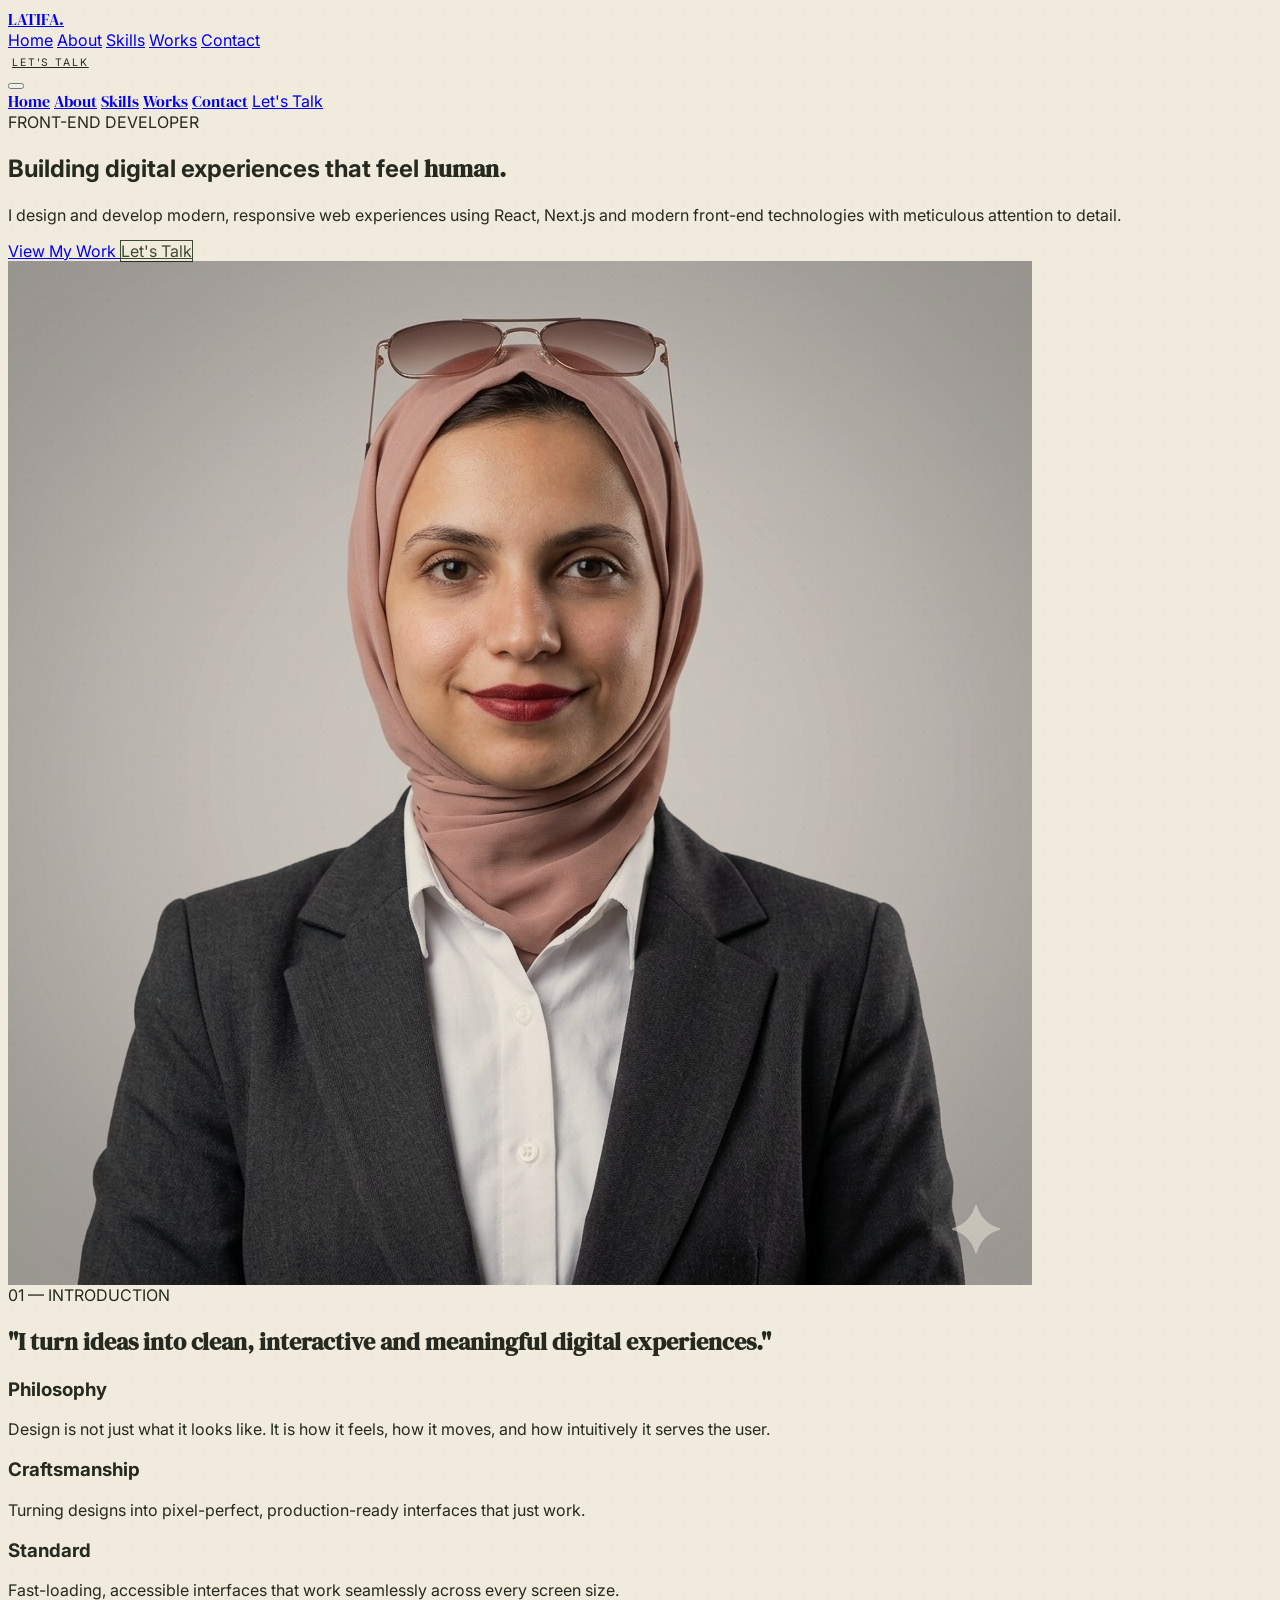
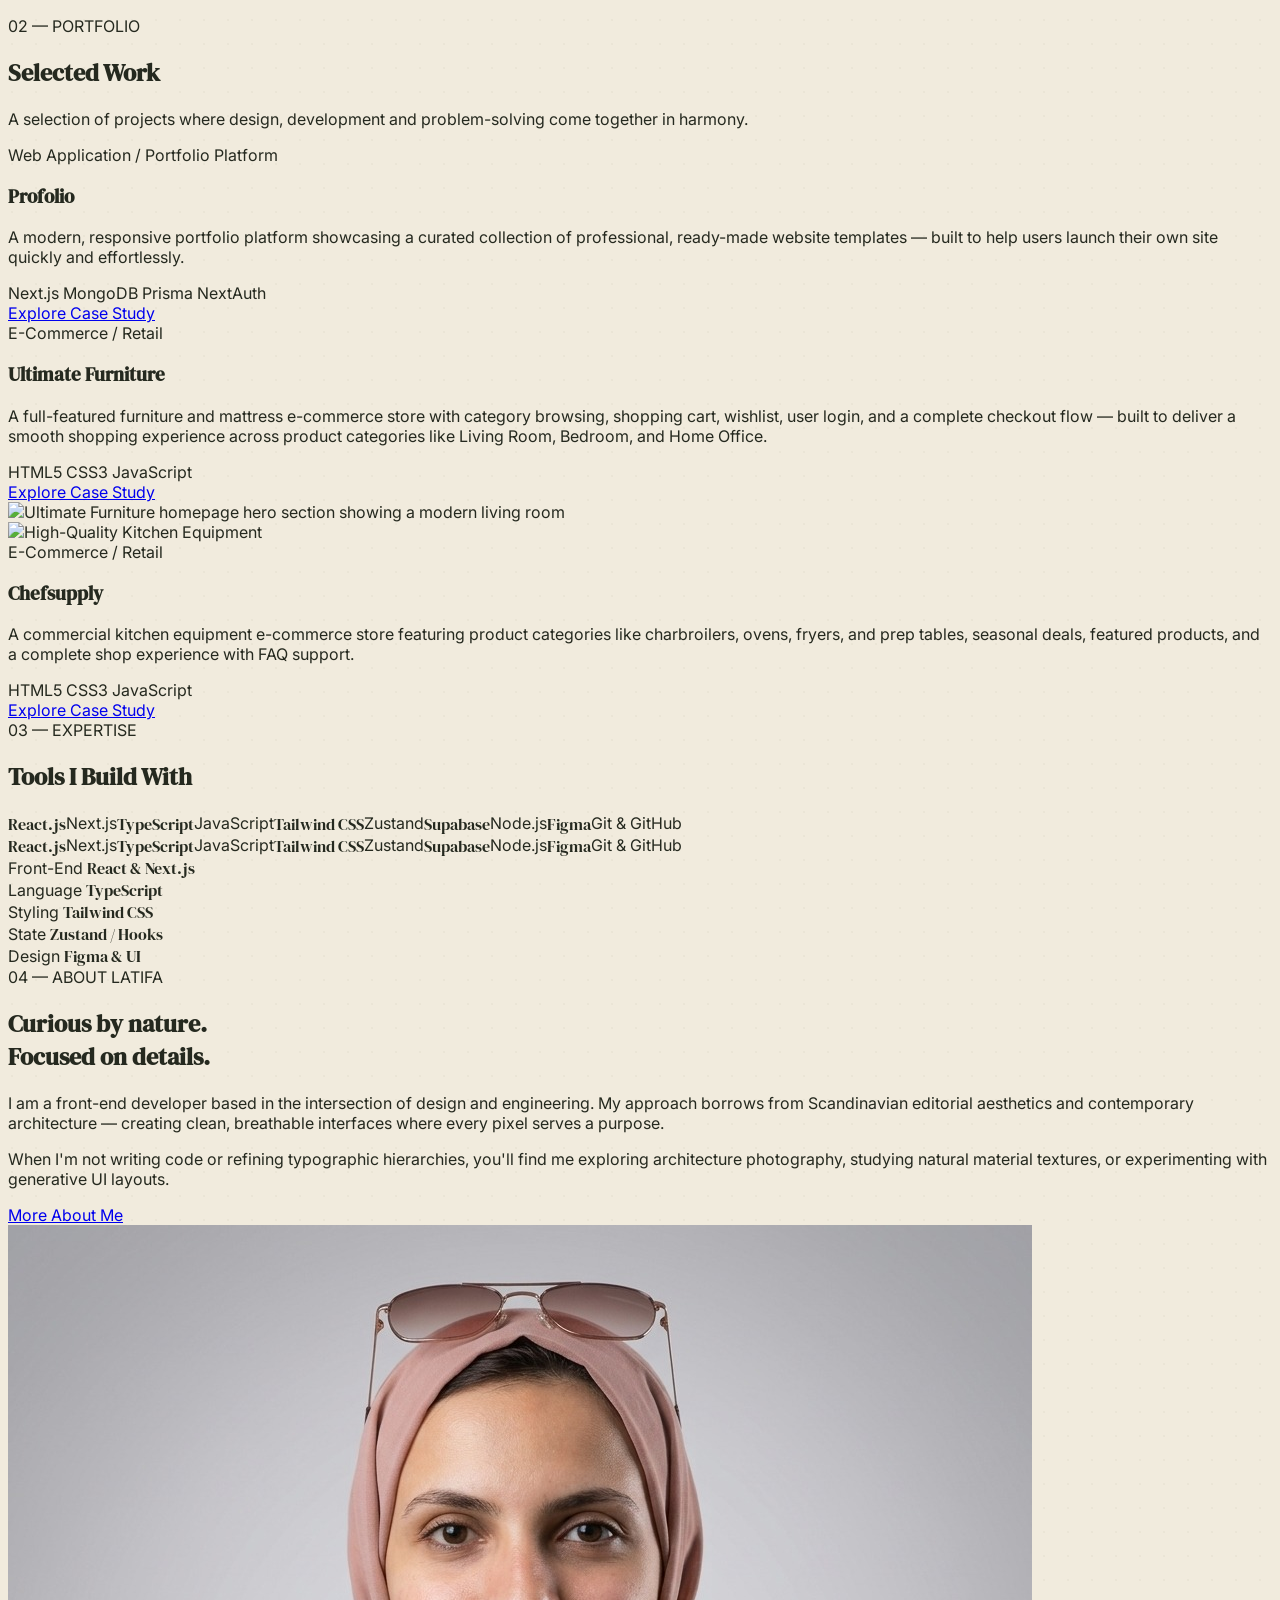
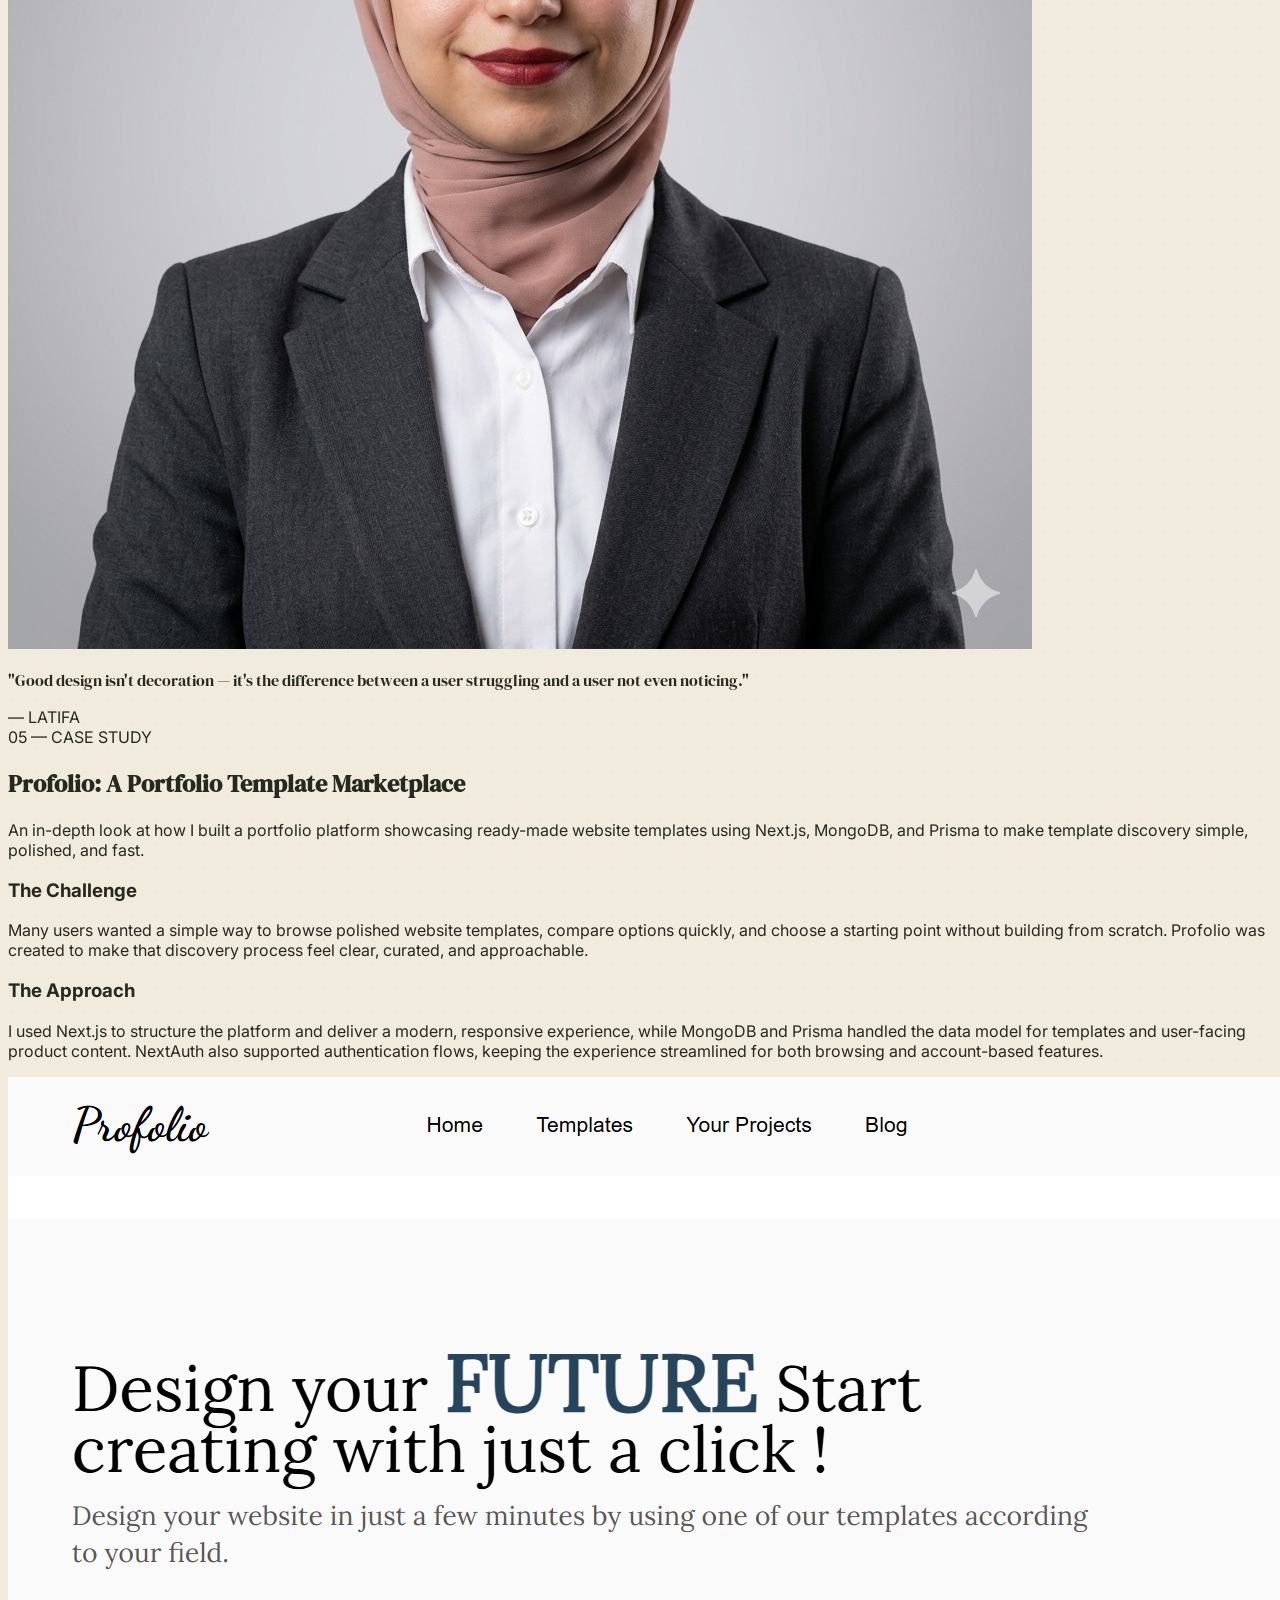
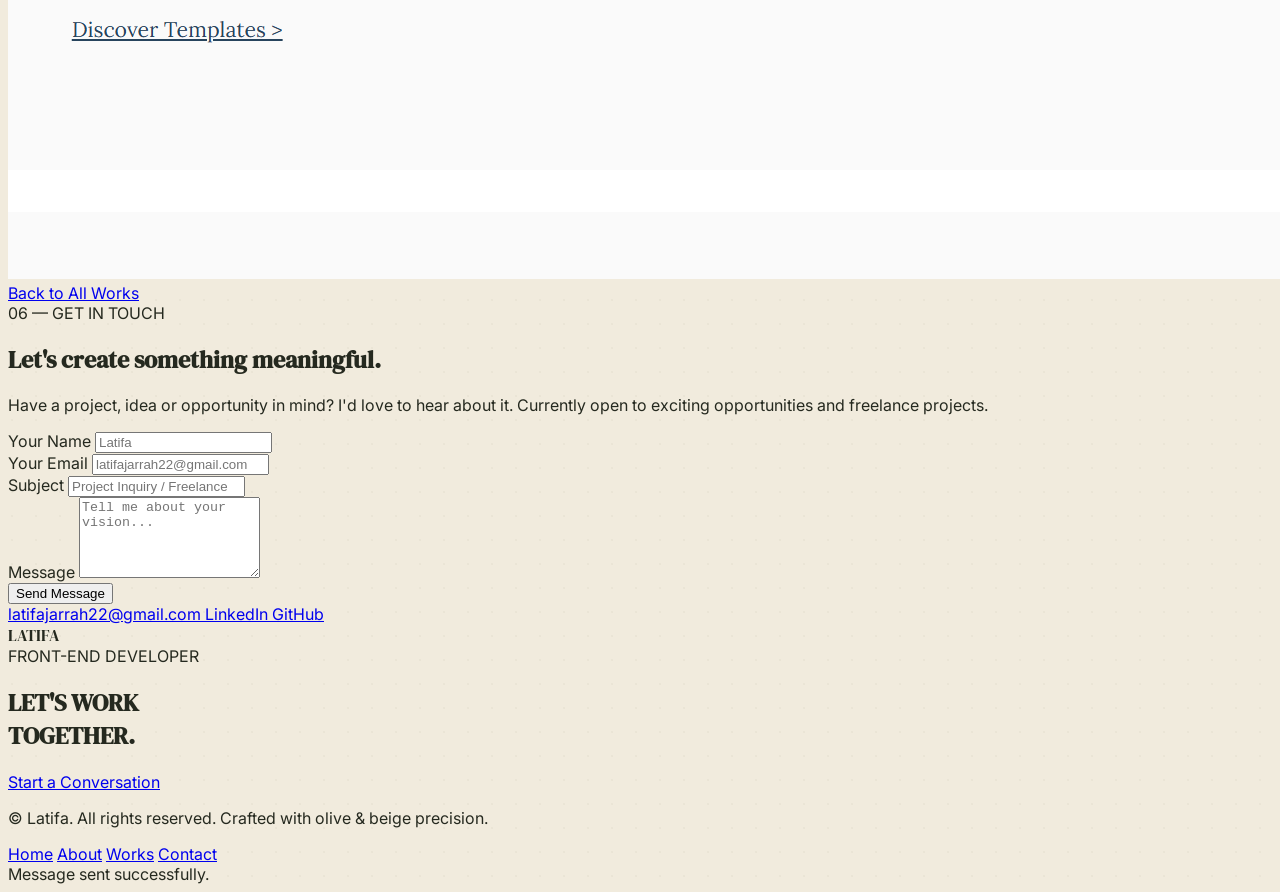
==== commit 749dc13a: "Update contact information and links in main.html" ====
--- a/main.html
+++ b/main.html
@@ -256,7 +256,7 @@
         >Contact</a
       >
       <a
-        href="mailto:hello@latifa.dev"
+        href="mailto:latifajarrah22@gmail.com"
         class="mt-4 px-8 py-3 bg-[#3F4932] text-[#F1EBDD] text-sm uppercase tracking-widest rounded-full"
         >Let's Talk</a
       >
@@ -987,7 +987,7 @@
                   id="email"
                   required
                   class="w-full bg-[#3F4932]/50 border border-[#B5A27A]/30 rounded-lg px-4 py-3 text-[#F1EBDD] focus:outline-none focus:border-[#B5A27A] transition-colors text-sm"
-                  placeholder="hello@latifa.dev"
+                  placeholder="latifajarrah22@gmail.com"
                 />
               </div>
             </div>
@@ -1032,14 +1032,14 @@
             class="mt-16 flex flex-wrap justify-center items-center gap-8 text-sm text-[#E5DDCA]"
           >
             <a
-              href="mailto:hello@latifa.dev"
+              href="mailto:latifajarrah22@gmail.com"
               class="interactive-el hover:text-[#B5A27A] transition-colors flex items-center gap-2"
             >
               <i data-lucide="mail" class="w-4 h-4 text-[#B5A27A]"></i>
-              <span>hello@latifa.dev</span>
+              <span>latifajarrah22@gmail.com</span>
             </a>
             <a
-              href="https://linkedin.com"
+              href="https://www.linkedin.com/in/latifaaljarrah/"
               target="_blank"
               rel="noopener noreferrer"
               class="interactive-el hover:text-[#B5A27A] transition-colors flex items-center gap-2"
@@ -1048,7 +1048,7 @@
               <span>LinkedIn</span>
             </a>
             <a
-              href="https://github.com"
+              href="https://github.com/LatifaAlJarrah"
               target="_blank"
               rel="noopener noreferrer"
               class="interactive-el hover:text-[#B5A27A] transition-colors flex items-center gap-2"
@@ -1092,7 +1092,7 @@
           </div>
           <div class="mt-8 md:mt-0">
             <a
-              href="mailto:hello@latifa.dev"
+              href="mailto:latifajarrah22@gmail.com"
               class="interactive-el px-8 py-4 bg-[#3F4932] text-[#F1EBDD] text-xs font-semibold uppercase tracking-widest rounded-full hover:bg-[#B5A27A] hover:text-[#25291F] transition-all duration-300 inline-block"
             >
               Start a Conversation
